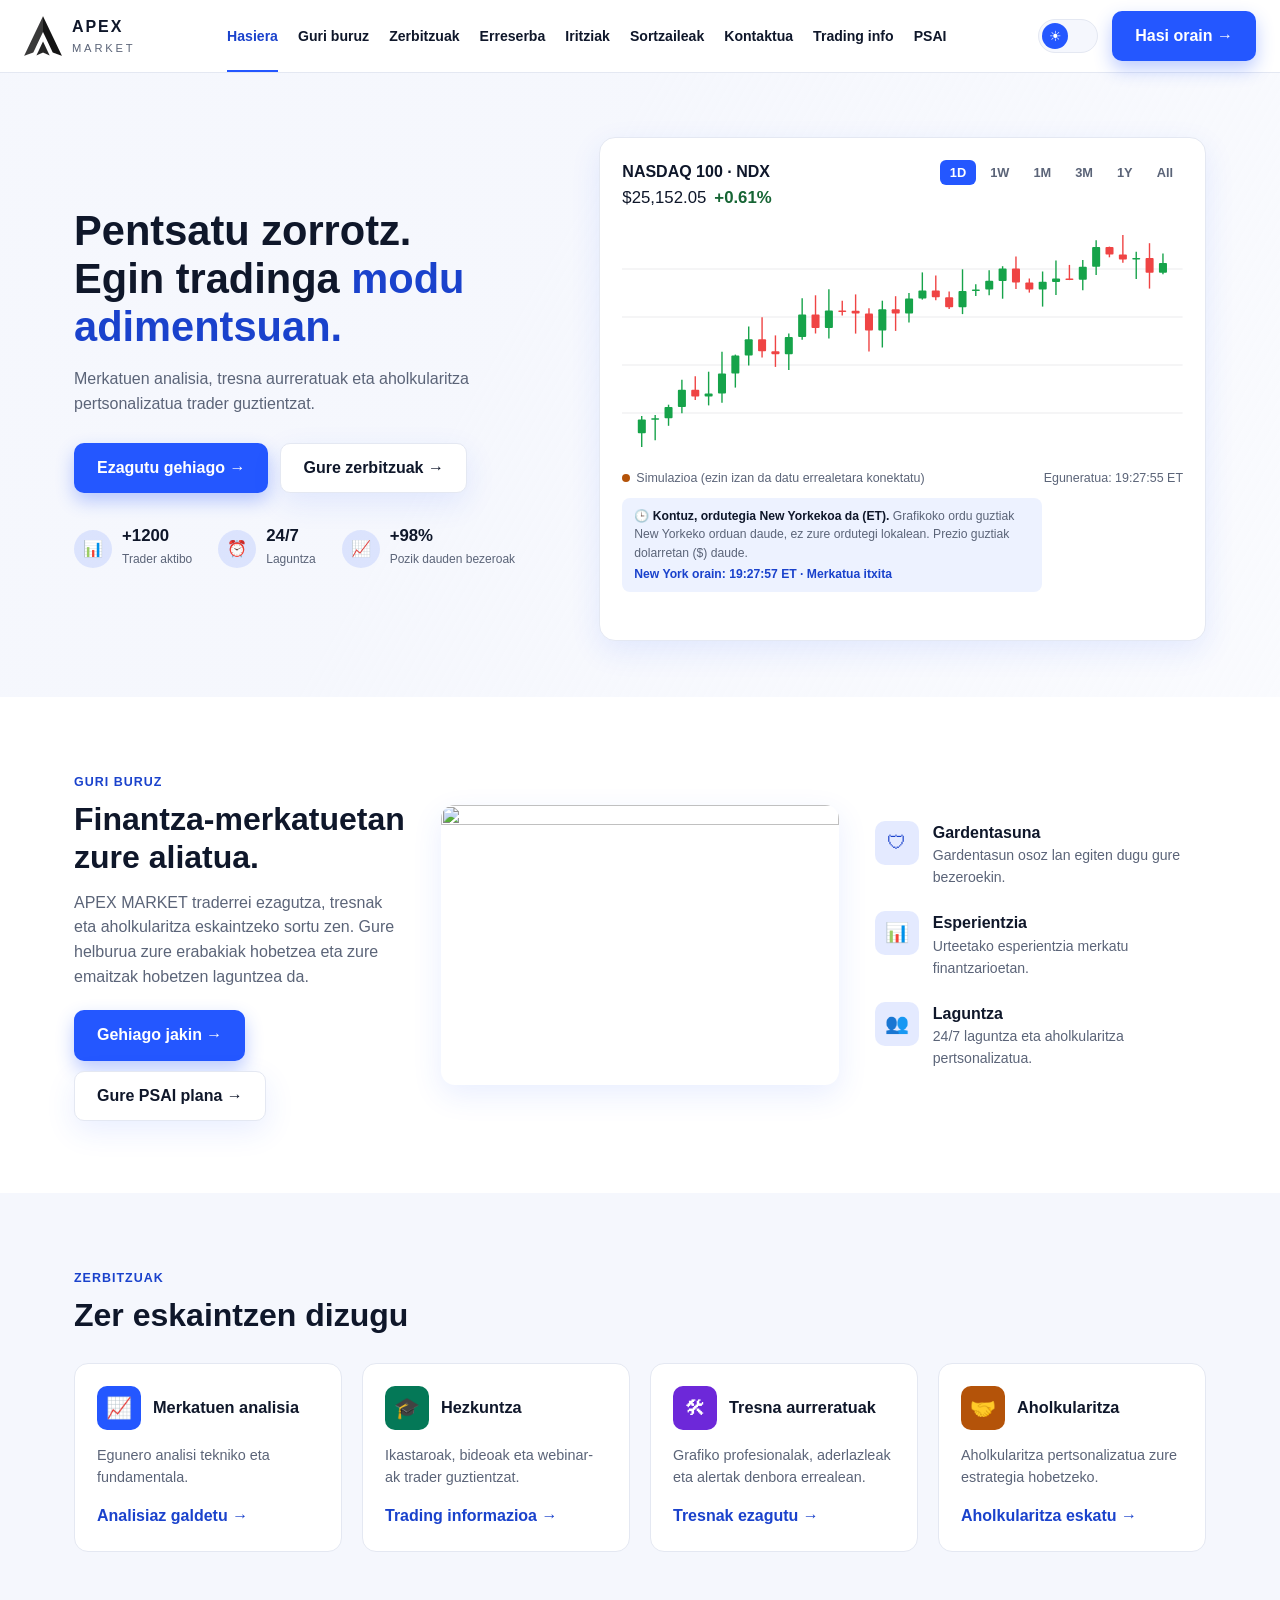
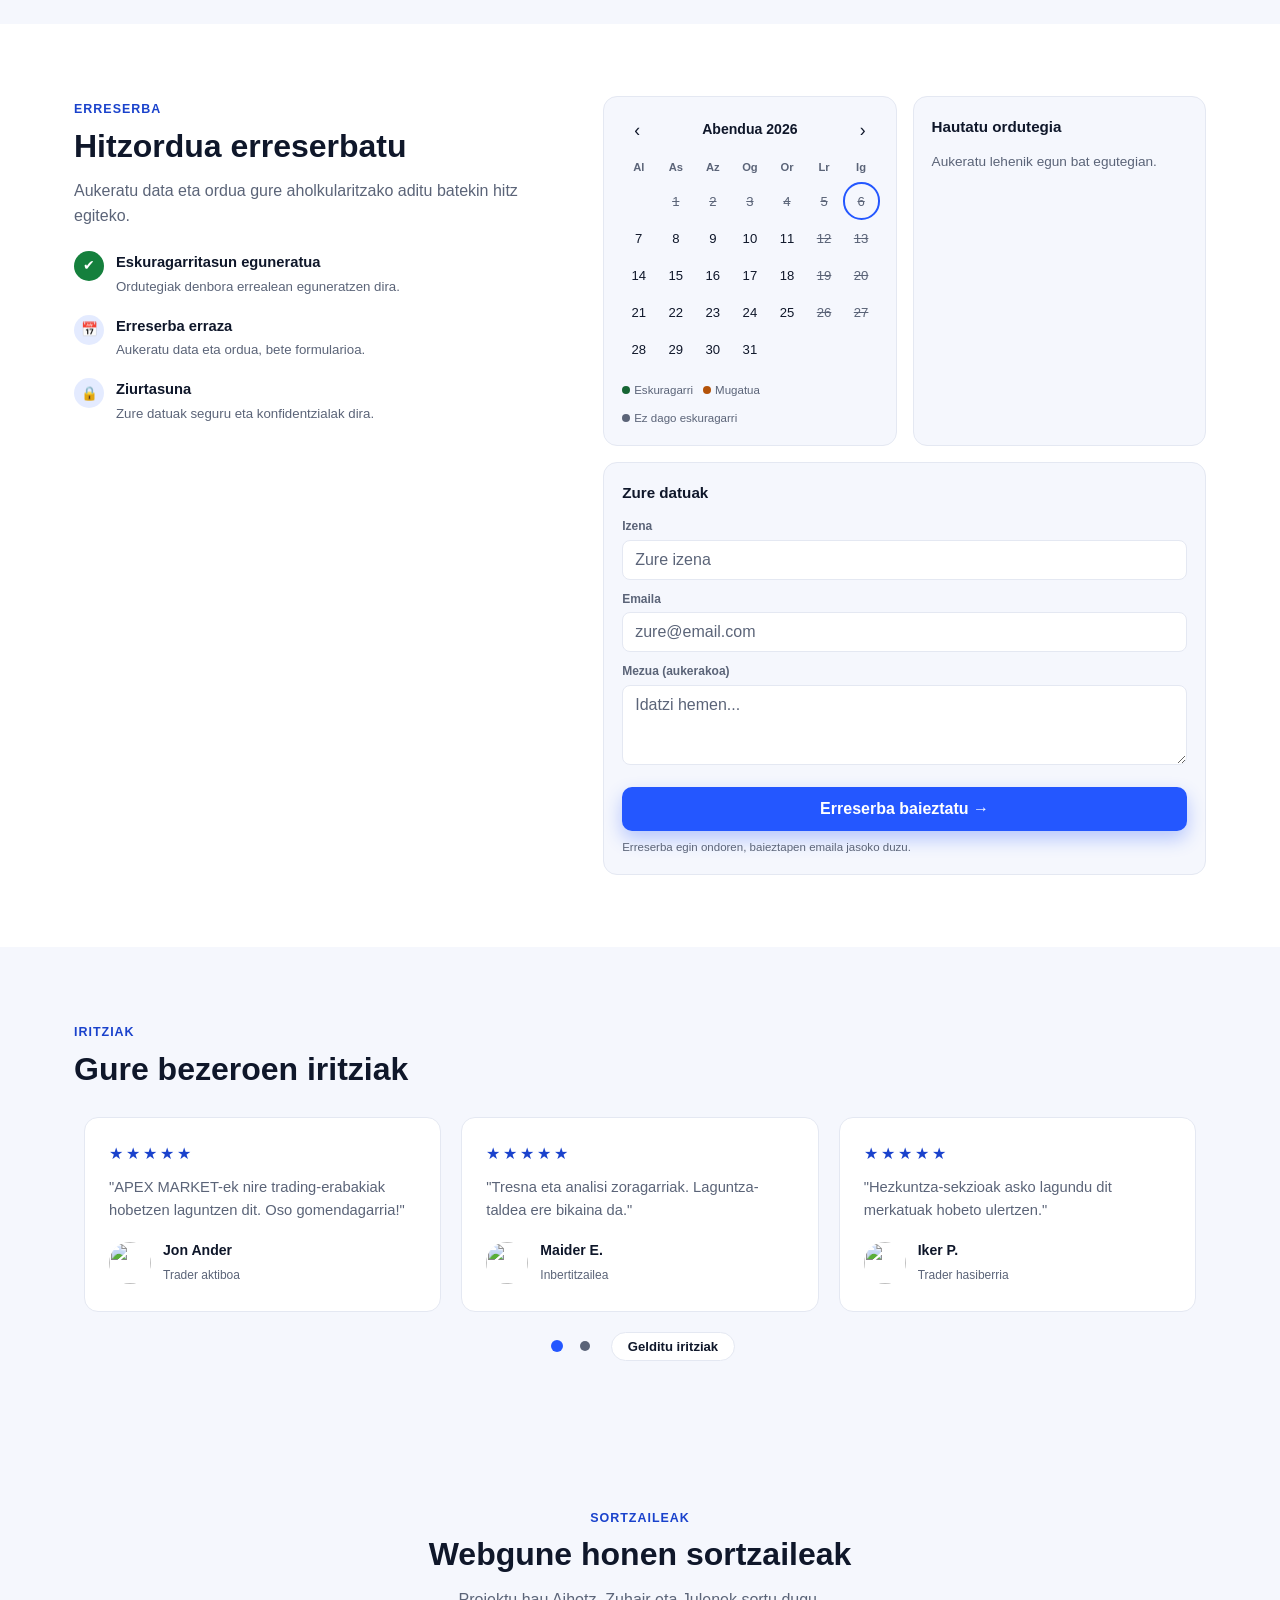
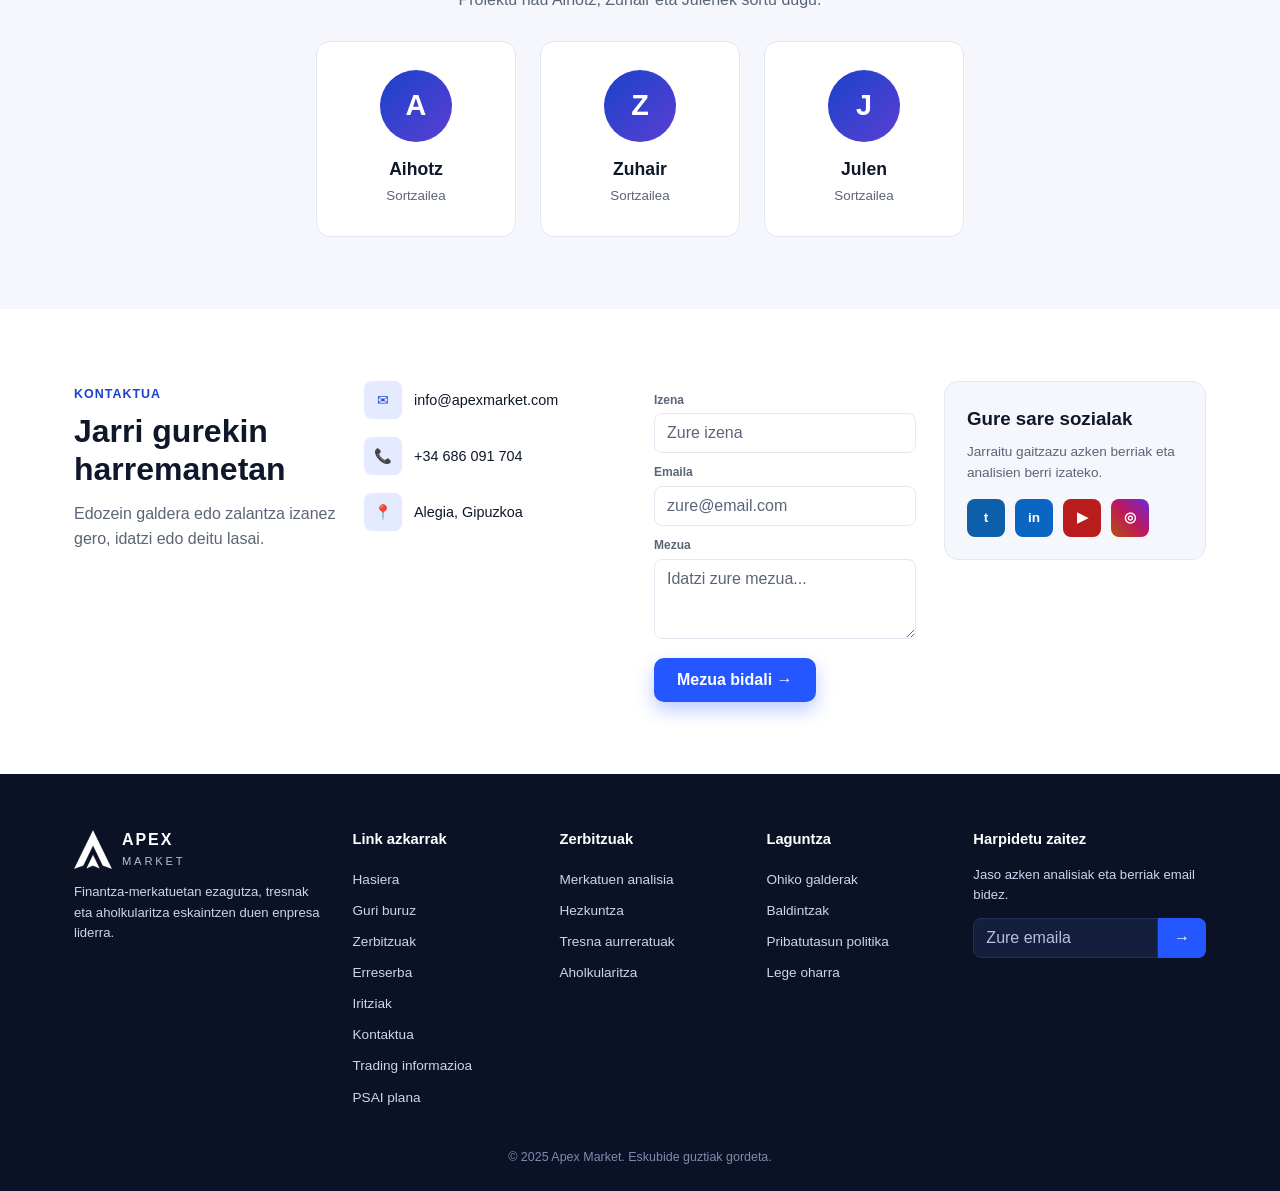
==== index.html @ d94b4d93 "Add files via upload" ====
<!DOCTYPE html>
<html lang="eu">
<head>
  <meta charset="UTF-8">
  <meta http-equiv="X-UA-Compatible" content="IE=edge">
  <meta name="viewport" content="width=device-width, initial-scale=1.0">
  <title>APEX MARKET | Finantza-merkatuetan zure aliatua</title>
  <meta name="description" content="APEX MARKET: merkatuen analisia, hezkuntza, tresna aurreratuak eta aholkularitza pertsonalizatua.">
  <link rel="stylesheet" href="estiloak.css">
</head>
<body>
  <a class="skip-link" href="#edukia">Joan eduki nagusira</a>

  <!-- ============ MENUA ============ -->
  <header>
    <div class="container nav">
      <a href="#hasiera" class="logo" data-scroll aria-label="APEX MARKET">
        <img src="logo.png" alt="" width="38" height="40">
        <span>APEX<small>MARKET</small></span>
      </a>

      <nav aria-label="Menu nagusia">
        <ul class="menu" id="menu">
        <li><a href="#hasiera" data-scroll class="active">Hasiera</a></li>
        <li><a href="#guri-buruz" data-scroll>Guri buruz</a></li>
        <li><a href="#zerbitzuak" data-scroll>Zerbitzuak</a></li>
        <li><a href="#erreserba" data-scroll>Erreserba</a></li>
        <li><a href="#iritziak" data-scroll>Iritziak</a></li>
        <li><a href="#sortzaileak" data-scroll>Sortzaileak</a></li>
        <li><a href="#kontaktua" data-scroll>Kontaktua</a></li>
        <li><a href="trading-informazioa.html">Trading info</a></li>
        <li><a href="psai.html">PSAI</a></li>
      </ul>
      </nav>

      <div class="nav-actions">
        <button class="theme-toggle" id="themeToggle" aria-label="Gai iluna" aria-pressed="false"><span id="themeIcon">☀</span></button>
        <a href="#erreserba" data-scroll class="btn btn-primary">Hasi orain →</a>
        <button class="burger" id="burger" aria-label="Ireki menua" aria-expanded="false" aria-controls="menu">☰</button>
      </div>
    </div>
  </header>

  <main id="edukia">
    <!-- ============ BANNERRA ============ -->
    <section id="hasiera" class="hero">
      <div class="container hero-grid">
        <div>
          <h1>Pentsatu zorrotz.<br>Egin tradinga <em>modu adimentsuan.</em></h1>
          <p>Merkatuen analisia, tresna aurreratuak eta aholkularitza pertsonalizatua trader guztientzat.</p>
          <div class="hero-btns">
            <a href="#guri-buruz" data-scroll class="btn btn-primary">Ezagutu gehiago →</a>
            <a href="#zerbitzuak" data-scroll class="btn btn-light">Gure zerbitzuak →</a>
          </div>
          <div class="stats">
            <div class="stat"><span class="ico" aria-hidden="true">📊</span><div><strong>+1200</strong><small>Trader aktibo</small></div></div>
            <div class="stat"><span class="ico" aria-hidden="true">⏰</span><div><strong>24/7</strong><small>Laguntza</small></div></div>
            <div class="stat"><span class="ico" aria-hidden="true">📈</span><div><strong>+98%</strong><small>Pozik dauden bezeroak</small></div></div>
          </div>
        </div>

        <div class="chart-card">
          <div class="chart-head">
            <div>
              <div class="pair">NASDAQ 100 · NDX</div>
              <div class="price"><span id="priceVal">$—</span><span class="chg" id="priceChg">+0.00%</span></div>
            </div>
            <div class="ranges" id="ranges">
              <button class="active" data-r="1D">1D</button>
              <button data-r="1W">1W</button>
              <button data-r="1M">1M</button>
              <button data-r="3M">3M</button>
              <button data-r="1Y">1Y</button>
              <button data-r="ALL">All</button>
            </div>
          </div>
          <div class="chart-wrap" id="chartWrap">
            <svg id="chart" viewBox="0 0 600 240" preserveAspectRatio="none" role="img" aria-label="NASDAQ 100 (NDX) kandela-grafikoa"></svg>
            <div class="hl" id="hl"></div>
            <div class="tip" id="tip"></div>
          </div>
          <div class="chart-foot">
            <span><i class="dot"></i><span id="liveText">Konektatzen...</span></span>
            <span id="updated">Datuak eguneratzen...</span>
          </div>
          <p class="tz-note" role="note">🕒 <strong>Kontuz, ordutegia New Yorkekoa da (ET).</strong> Grafikoko ordu guztiak New Yorkeko orduan daude, ez zure ordutegi lokalean. Prezio guztiak dolarretan ($) daude.<span id="nyClock"></span></p>
        </div>
      </div>
    </section>

    <!-- ============ INFORMAZIO OROKORRA ============ -->
    <section id="guri-buruz">
      <div class="container about-grid">
        <div>
          <span class="eyebrow">Guri buruz</span>
          <h2>Finantza-merkatuetan zure aliatua.</h2>
          <p class="lead" style="margin-bottom:20px">APEX MARKET traderrei ezagutza, tresnak eta aholkularitza eskaintzeko sortu zen. Gure helburua zure erabakiak hobetzea eta zure emaitzak hobetzen laguntzea da.</p>
          <div class="btn-row">
            <a href="#zerbitzuak" data-scroll class="btn btn-primary">Gehiago jakin →</a>
            <a href="psai.html" class="btn btn-light">Gure PSAI plana →</a>
          </div>
        </div>
        <div class="about-img">
          <img src="https://picsum.photos/seed/apex-laptop/800/600" alt="" loading="lazy">
        </div>
        <div class="features">
          <div class="feature"><span class="ico" aria-hidden="true">🛡</span><div><h3>Gardentasuna</h3><p>Gardentasun osoz lan egiten dugu gure bezeroekin.</p></div></div>
          <div class="feature"><span class="ico" aria-hidden="true">📊</span><div><h3>Esperientzia</h3><p>Urteetako esperientzia merkatu finantzarioetan.</p></div></div>
          <div class="feature"><span class="ico" aria-hidden="true">👥</span><div><h3>Laguntza</h3><p>24/7 laguntza eta aholkularitza pertsonalizatua.</p></div></div>
        </div>
      </div>
    </section>

    <!-- ============ ZERBITZUAK ============ -->
    <section id="zerbitzuak">
      <div class="container">
        <span class="eyebrow">Zerbitzuak</span>
        <h2>Zer eskaintzen dizugu</h2>
        <div class="cards">
          <article class="card">
            <div class="card-head"><span class="ico" aria-hidden="true" style="background:#2457ff">📈</span><h3>Merkatuen analisia</h3></div>
            <p>Egunero analisi tekniko eta fundamentala.</p>
            <a href="#erreserba" data-scroll class="btn-link">Analisiaz galdetu →</a>
          </article>
          <article class="card">
            <div class="card-head"><span class="ico" aria-hidden="true" style="background:#047857">🎓</span><h3>Hezkuntza</h3></div>
            <p>Ikastaroak, bideoak eta webinar-ak trader guztientzat.</p>
            <a href="trading-informazioa.html" class="btn-link">Trading informazioa →</a>
          </article>
          <article class="card">
            <div class="card-head"><span class="ico" aria-hidden="true" style="background:#6d28d9">🛠</span><h3>Tresna aurreratuak</h3></div>
            <p>Grafiko profesionalak, aderlazleak eta alertak denbora errealean.</p>
            <a href="#erreserba" data-scroll class="btn-link">Tresnak ezagutu →</a>
          </article>
          <article class="card">
            <div class="card-head"><span class="ico" aria-hidden="true" style="background:#b45309">🤝</span><h3>Aholkularitza</h3></div>
            <p>Aholkularitza pertsonalizatua zure estrategia hobetzeko.</p>
            <a href="#erreserba" data-scroll class="btn-link">Aholkularitza eskatu →</a>
          </article>
        </div>
      </div>
    </section>

    <!-- ============ ERRESERBA ============ -->
    <section id="erreserba">
      <div class="container booking-grid">
        <div>
          <span class="eyebrow">Erreserba</span>
          <h2>Hitzordua erreserbatu</h2>
          <p class="lead">Aukeratu data eta ordua gure aholkularitzako aditu batekin hitz egiteko.</p>
          <ul class="steps">
            <li><span class="ico" aria-hidden="true">✔</span><div><strong>Eskuragarritasun eguneratua</strong><span>Ordutegiak denbora errealean eguneratzen dira.</span></div></li>
            <li><span class="ico" aria-hidden="true">📅</span><div><strong>Erreserba erraza</strong><span>Aukeratu data eta ordua, bete formularioa.</span></div></li>
            <li><span class="ico" aria-hidden="true">🔒</span><div><strong>Ziurtasuna</strong><span>Zure datuak seguru eta konfidentzialak dira.</span></div></li>
          </ul>
        </div>

        <div class="booking-panels">
          <div class="panel">
            <div class="cal-head">
              <button id="prevM" aria-label="Aurreko hilabetea">‹</button>
              <strong id="calTitle"></strong>
              <button id="nextM" aria-label="Hurrengo hilabetea">›</button>
            </div>
            <div class="cal-grid" id="calGrid"></div>
            <div class="legend">
              <span><i style="background:var(--green)"></i>Eskuragarri</span>
              <span><i style="background:var(--orange)"></i>Mugatua</span>
              <span><i style="background:var(--muted)"></i>Ez dago eskuragarri</span>
            </div>
          </div>

          <div class="panel">
            <h3>Hautatu ordutegia</h3>
            <p class="slots-msg" id="slotsMsg" role="status">Aukeratu lehenik egun bat egutegian.</p>
            <div class="slots" id="slots"></div>
          </div>

          <div class="panel full-width">
            <h3>Zure datuak</h3>
            <form id="bookForm" novalidate>
              <label for="bName">Izena</label>
              <input id="bName" autocomplete="name" type="text" placeholder="Zure izena" required>
              <label for="bEmail">Emaila</label>
              <input id="bEmail" autocomplete="email" type="email" placeholder="zure@email.com" required>
              <label for="bMsg">Mezua (aukerakoa)</label>
              <textarea id="bMsg" placeholder="Idatzi hemen..."></textarea>
              <div style="margin-top:14px"><button class="btn btn-primary" type="submit" style="width:100%;justify-content:center">Erreserba baieztatu →</button></div>
              <div class="form-msg" id="bookMsg" role="status"></div>
              <p class="small-note">Erreserba egin ondoren, baieztapen emaila jasoko duzu.</p>
            </form>
          </div>
        </div>
      </div>
    </section>

    <!-- ============ IRITZIAK ============ -->
    <section id="iritziak">
      <div class="container">
        <span class="eyebrow">Iritziak</span>
        <h2>Gure bezeroen iritziak</h2>
        <div class="carousel" role="region" aria-roledescription="karrusela" aria-label="Bezeroen iritziak">
          <div class="track" id="track">
            <div class="slide"><div class="review"><div class="stars">★★★★★</div><p>"APEX MARKET-ek nire trading-erabakiak hobetzen laguntzen dit. Oso gomendagarria!"</p><div class="who"><img src="https://i.pravatar.cc/80?img=12" alt="" loading="lazy"><div><strong>Jon Ander</strong><small>Trader aktiboa</small></div></div></div></div>
            <div class="slide"><div class="review"><div class="stars">★★★★★</div><p>"Tresna eta analisi zoragarriak. Laguntza-taldea ere bikaina da."</p><div class="who"><img src="https://i.pravatar.cc/80?img=47" alt="" loading="lazy"><div><strong>Maider E.</strong><small>Inbertitzailea</small></div></div></div></div>
            <div class="slide"><div class="review"><div class="stars">★★★★★</div><p>"Hezkuntza-sekzioak asko lagundu dit merkatuak hobeto ulertzen."</p><div class="who"><img src="https://i.pravatar.cc/80?img=33" alt="" loading="lazy"><div><strong>Iker P.</strong><small>Trader hasiberria</small></div></div></div></div>
            <div class="slide"><div class="review"><div class="stars">★★★★★</div><p>"Aholkularitza pertsonalizatuari esker, nire estrategia guztiz aldatu dut."</p><div class="who"><img src="https://i.pravatar.cc/80?img=5" alt="" loading="lazy"><div><strong>Amaia L.</strong><small>Trader aurreratua</small></div></div></div></div>
          </div>
          <div class="car-controls"><div class="dots" id="dots"></div><button type="button" class="car-pause" id="carPause">Gelditu iritziak</button></div>
        </div>
      </div>
    </section>

    <!-- ============ SORTZAILEAK ============ -->
    <section id="sortzaileak">
      <div class="container">
        <span class="eyebrow">Sortzaileak</span>
        <h2>Webgune honen sortzaileak</h2>
        <p class="lead">Proiektu hau Aihotz, Zuhair eta Julenek sortu dugu.</p>
        <div class="team">
          <div class="member"><div class="avatar">A</div><h3>Aihotz</h3><small>Sortzailea</small></div>
          <div class="member"><div class="avatar">Z</div><h3>Zuhair</h3><small>Sortzailea</small></div>
          <div class="member"><div class="avatar">J</div><h3>Julen</h3><small>Sortzailea</small></div>
        </div>
      </div>
    </section>

    <!-- ============ KONTAKTUA ============ -->
    <section id="kontaktua">
      <div class="container contact-grid">
        <div>
          <span class="eyebrow">Kontaktua</span>
          <h2>Jarri gurekin harremanetan</h2>
          <p class="lead">Edozein galdera edo zalantza izanez gero, idatzi edo deitu lasai.</p>
        </div>
        <ul class="info-list">
          <li><span class="ico" aria-hidden="true">✉</span><a href="mailto:info@apexmarket.com">info@apexmarket.com</a></li>
          <li><span class="ico" aria-hidden="true">📞</span><a href="tel:+34686091704">+34 686 091 704</a></li>
          <li><span class="ico" aria-hidden="true">📍</span><span>Alegia, Gipuzkoa</span></li>
        </ul>
        <form id="contactForm" novalidate>
          <label for="cName">Izena</label>
          <input id="cName" autocomplete="name" type="text" placeholder="Zure izena" required>
          <label for="cEmail">Emaila</label>
          <input id="cEmail" autocomplete="email" type="email" placeholder="zure@email.com" required>
          <label for="cMsg">Mezua</label>
          <textarea id="cMsg" placeholder="Idatzi zure mezua..." required></textarea>
          <div style="margin-top:12px"><button class="btn btn-primary" type="submit">Mezua bidali →</button></div>
          <div class="form-msg" id="contactMsg" role="status"></div>
        </form>
        <div class="social-box">
          <h3>Gure sare sozialak</h3>
          <p>Jarraitu gaitzazu azken berriak eta analisien berri izateko.</p>
          <div class="socials">
            <a href="https://twitter.com" target="_blank" rel="noopener" style="background:#0c5fa8" aria-label="Twitter (leiho berrian irekitzen da)">t</a>
            <a href="https://www.linkedin.com" target="_blank" rel="noopener" style="background:#0a66c2" aria-label="LinkedIn (leiho berrian irekitzen da)">in</a>
            <a href="https://www.youtube.com" target="_blank" rel="noopener" style="background:#b91c1c" aria-label="YouTube (leiho berrian irekitzen da)">▶</a>
            <a href="https://www.instagram.com" target="_blank" rel="noopener" style="background:linear-gradient(45deg,#b45309,#be185d,#6d28d9)" aria-label="Instagram (leiho berrian irekitzen da)">◎</a>
          </div>
        </div>
      </div>
    </section>
  </main>

  <!-- ============ FOOTER ============ -->
  <footer>
    <div class="container">
      <div class="foot-grid">
        <div>
          <div class="logo" style="color:#fff;margin-bottom:12px"><img src="logo.png" alt="" width="38" height="40"><span>APEX<small>MARKET</small></span></div>
          <p>Finantza-merkatuetan ezagutza, tresnak eta aholkularitza eskaintzen duen enpresa liderra.</p>
        </div>
        <div>
          <h3 class="foot-title">Link azkarrak</h3>
          <ul>
            <li><a href="#hasiera" data-scroll>Hasiera</a></li>
            <li><a href="#guri-buruz" data-scroll>Guri buruz</a></li>
            <li><a href="#zerbitzuak" data-scroll>Zerbitzuak</a></li>
            <li><a href="#erreserba" data-scroll>Erreserba</a></li>
            <li><a href="#iritziak" data-scroll>Iritziak</a></li>
            <li><a href="#kontaktua" data-scroll>Kontaktua</a></li>
            <li><a href="trading-informazioa.html">Trading informazioa</a></li>
            <li><a href="psai.html">PSAI plana</a></li>
          </ul>
        </div>
        <div>
          <h3 class="foot-title">Zerbitzuak</h3>
          <ul>
            <li><a href="#zerbitzuak" data-scroll>Merkatuen analisia</a></li>
            <li><a href="#zerbitzuak" data-scroll>Hezkuntza</a></li>
            <li><a href="#zerbitzuak" data-scroll>Tresna aurreratuak</a></li>
            <li><a href="#zerbitzuak" data-scroll>Aholkularitza</a></li>
          </ul>
        </div>
        <div>
          <h3 class="foot-title">Laguntza</h3>
          <ul>
            <li><a href="#kontaktua" data-scroll>Ohiko galderak</a></li>
            <li><a href="#kontaktua" data-scroll>Baldintzak</a></li>
            <li><a href="#kontaktua" data-scroll>Pribatutasun politika</a></li>
            <li><a href="#kontaktua" data-scroll>Lege oharra</a></li>
          </ul>
        </div>
        <div>
          <h3 class="foot-title">Harpidetu zaitez</h3>
          <p>Jaso azken analisiak eta berriak email bidez.</p>
          <form class="news" id="newsForm" novalidate>
            <input id="nEmail" autocomplete="email" type="email" placeholder="Zure emaila" aria-label="Zure emaila">
            <button type="submit" aria-label="Harpidetu">→</button>
          </form>
          <p id="newsMsg" style="margin-top:8px"></p>
        </div>
      </div>
      <div class="copy">© 2025 Apex Market. Eskubide guztiak gordeta.</div>
    </div>
  </footer>

  <button id="topBtn" aria-label="Joan gora">↑</button>

  <!-- Modala: erreserba baieztapena (orria utzi gabe) -->
  <div class="modal-bg" id="modalBg" role="dialog" aria-modal="true" aria-labelledby="modalTitle">
    <div class="modal">
      <div class="big">✅</div>
      <h3 id="modalTitle">Erreserba egina!</h3>
      <p id="modalText"></p>
      <button class="btn btn-primary" id="modalClose" type="button">Ados</button>
    </div>
  </div>

  <script>
  (function () {
    'use strict';
    var $ = function (s, r) { return (r || document).querySelector(s); };
    var $$ = function (s, r) { return Array.prototype.slice.call((r || document).querySelectorAll(s)); };
    var validEmail = function (v) { return /^[^\s@]+@[^\s@]+\.[^\s@]+$/.test(v); };

    /* ---------- NABIGAZIOA: scroll leuna, atzera botoia erabili gabe ---------- */
    function goTo(id) {
      var el = document.getElementById(id);
      if (!el) return;
      var top = el.getBoundingClientRect().top + (window.pageYOffset || document.documentElement.scrollTop) - 72;
      try { window.scrollTo({ top: top, behavior: 'smooth' }); }
      catch (e) { window.scrollTo(0, top); }
    }
    $$('[data-scroll]').forEach(function (a) {
      a.addEventListener('click', function (e) {
        e.preventDefault();               // ez da historia berririk sortzen
        goTo(a.getAttribute('href').slice(1));
        $('#menu').classList.remove('open'); $('#burger').setAttribute('aria-expanded', 'false');
      });
    });
    $('#burger').addEventListener('click', function () { var o = $('#menu').classList.toggle('open'); this.setAttribute('aria-expanded', o ? 'true' : 'false'); });

    /* Scroll-spy + goira joateko botoia */
    var sections = $$('main section');
    var links = $$('.menu a');
    function onScroll() {
      var y = window.pageYOffset || document.documentElement.scrollTop;
      var current = sections[0].id;
      sections.forEach(function (s) { if (s.offsetTop - 120 <= y) current = s.id; });
      links.forEach(function (l) { var on = l.getAttribute('href') === '#' + current; l.classList.toggle('active', on); if (on) { l.setAttribute('aria-current', 'true'); } else { l.removeAttribute('aria-current'); } });
      $('#topBtn').classList.toggle('show', y > 500);
    }
    window.addEventListener('scroll', onScroll);
    onScroll();
    $('#topBtn').addEventListener('click', function () { goTo('hasiera'); });

    /* ---------- GAI ARGIA / ILUNA ---------- */
    var root = document.documentElement;
    function setTheme(t) {
      root.setAttribute('data-theme', t);
      $('#themeIcon').textContent = t === 'dark' ? '☾' : '☀';
      $('#themeToggle').setAttribute('aria-pressed', t === 'dark' ? 'true' : 'false');
      try { localStorage.setItem('apex-theme', t); } catch (e) {}
    }
    var saved = null;
    try { saved = localStorage.getItem('apex-theme'); } catch (e) {}
    setTheme(saved || 'light');
    $('#themeToggle').addEventListener('click', function () {
      setTheme(root.getAttribute('data-theme') === 'dark' ? 'light' : 'dark');
    });

    /* ---------- GRAFIKOA: NASDAQ 100 (NDX) · New Yorkeko ordutegia (ET) · dolarrak ($) ---------- */
    var NY_TZ = 'America/New_York';
    var seedBase = 7;
    var chartData = [], chartRange = '1D', liveData = null, reqId = 0;
    var tip = $('#tip'), hl = $('#hl'), svgEl = $('#chart'), wrapEl = $('#chartWrap');

    function rng(seed) { var s = seed; return function () { s = (s * 9301 + 49297) % 233280; return s / 233280; }; }
    function money(v) { return '$' + v.toLocaleString('en-US', { minimumFractionDigits: 2, maximumFractionDigits: 2 }); }

    /* Ordu guztiak New Yorkeko ordutegian */
    var nyFmt = null;
    try {
      nyFmt = new Intl.DateTimeFormat('en-GB', {
        timeZone: NY_TZ, year: 'numeric', month: '2-digit', day: '2-digit',
        hour: '2-digit', minute: '2-digit', second: '2-digit', hourCycle: 'h23'
      });
    } catch (e) { nyFmt = null; }
    function nyParts(t) {
      var o = {};
      if (nyFmt) {
        nyFmt.formatToParts(new Date(t)).forEach(function (p) { o[p.type] = p.value; });
      } else {                                     // ordezko sinplea (UTC-5)
        var d = new Date(t - 5 * 3600000), z = function (n) { return (n < 10 ? '0' : '') + n; };
        o = { year: d.getUTCFullYear(), month: z(d.getUTCMonth() + 1), day: z(d.getUTCDate()), hour: z(d.getUTCHours()), minute: z(d.getUTCMinutes()), second: z(d.getUTCSeconds()) };
      }
      if (o.hour === '24') o.hour = '00';
      return o;
    }
    function fmtDate(t) {
      var p = nyParts(t);
      var s = p.year + '/' + p.month + '/' + p.day;
      if (chartRange === '1D' || chartRange === '1W') s += '  ' + p.hour + ':' + p.minute + ' ET';
      return s;
    }
    function updateNyClock() {
      var p = nyParts(Date.now());
      var wd = new Date(Date.UTC(+p.year, +p.month - 1, +p.day)).getUTCDay();     // 0 = igandea
      var mins = (+p.hour) * 60 + (+p.minute);
      var open = wd >= 1 && wd <= 5 && mins >= 570 && mins < 960;                   // 9:30 - 16:00 ET
      $('#nyClock').textContent = 'New York orain: ' + p.hour + ':' + p.minute + ':' + p.second + ' ET · Merkatua ' + (open ? 'irekita' : 'itxita');
    }
    updateNyClock();
    setInterval(updateNyClock, 1000);

    /* Simulazioa (datu errealik lortu ezin bada bakarrik) */
    function buildData(range) {
      var hash = 0;
      for (var s = 0; s < range.length; s++) { hash = hash * 31 + range.charCodeAt(s); }
      var r = rng(seedBase + hash);
      var stepMs = { '1D': 900000, '1W': 3600000, '1M': 86400000, '3M': 86400000, '1Y': 604800000, 'ALL': 7776000000 }[range] || 3600000;
      var vol = { '1D': 40, '1W': 90, '1M': 250, '3M': 320, '1Y': 700, 'ALL': 1500 }[range] || 100;
      var candles = [], prev = 25000, n = 40, t0 = Date.now() - n * stepMs;
      for (var i = 0; i < n; i++) {
        var o = prev;
        var c = o + (r() - 0.46) * vol;
        var h = Math.max(o, c) + r() * vol * 0.5;
        var l = Math.min(o, c) - r() * vol * 0.5;
        candles.push({ t: t0 + i * stepMs, o: o, c: c, h: h, l: l });
        prev = c;
      }
      return candles;
    }

    function drawChart(range) {
      var data = liveData || buildData(range);
      if (!data.length) return;
      chartData = data; chartRange = range;
      var svg = svgEl;
      var W = 600, H = 240, pad = 14;
      var min = Infinity, max = -Infinity;
      data.forEach(function (k) { if (k.l < min) min = k.l; if (k.h > max) max = k.h; });
      var step = (W - pad * 2) / data.length;
      var bw = step * 0.6;
      function Y(v) { return H - pad - ((v - min) / (max - min || 1)) * (H - pad * 2); }
      var grid = '';
      for (var g = 1; g < 5; g++) { var gy = (H / 5) * g; grid += '<line x1="0" x2="' + W + '" y1="' + gy + '" y2="' + gy + '" stroke="currentColor" opacity=".08"/>'; }
      var candles = '';
      data.forEach(function (k, i) {
        var x = pad + i * step + step / 2;
        var up = k.c >= k.o;
        var col = up ? '#16a34a' : '#ef4444';
        var top = Y(Math.max(k.o, k.c)), bot = Y(Math.min(k.o, k.c));
        var bh = Math.max(bot - top, 1.5);
        candles += '<line x1="' + x.toFixed(1) + '" x2="' + x.toFixed(1) + '" y1="' + Y(k.h).toFixed(1) + '" y2="' + Y(k.l).toFixed(1) + '" stroke="' + col + '" stroke-width="1.4" vector-effect="non-scaling-stroke"/>' +
                   '<rect x="' + (x - bw / 2).toFixed(1) + '" y="' + top.toFixed(1) + '" width="' + bw.toFixed(1) + '" height="' + bh.toFixed(1) + '" fill="' + col + '" rx="1"/>';
      });
      svg.innerHTML = grid + candles;
      var last = data[data.length - 1].c, first = data[0].o;
      var pct = ((last - first) / first) * 100;
      $('#priceVal').textContent = money(last);
      var chg = $('#priceChg');
      chg.textContent = (pct >= 0 ? '+' : '') + pct.toFixed(2) + '%';
      chg.className = 'chg' + (pct < 0 ? ' down' : '');
      var p = nyParts(Date.now());
      $('#updated').textContent = 'Eguneratua: ' + p.hour + ':' + p.minute + ':' + p.second + ' ET';
    }

    /* ---------- DATU ERREALAK: NASDAQ 100 (^NDX) Yahoo Finance bidez ---------- */
    var RANGES = { '1D': ['1d', '15m'], '1W': ['5d', '1h'], '1M': ['1mo', '1d'], '3M': ['3mo', '1d'], '1Y': ['1y', '1wk'], 'ALL': ['max', '3mo'] };
    var YF = 'https://query1.finance.yahoo.com/v8/finance/chart/%5ENDX';
    var PROXIES = [
      function (u) { return u; },
      function (u) { return 'https://api.allorigins.win/raw?url=' + encodeURIComponent(u); },
      function (u) { return 'https://corsproxy.io/?' + encodeURIComponent(u); }
    ];
    var proxyIdx = 0;

    function setStatus(state) {
      var txt = { live: 'NASDAQ 100 (NDX) zuzenean · Yahoo Finance', sim: 'Simulazioa (ezin izan da datu errealetara konektatu)', loading: 'Datuak kargatzen...' }[state];
      $('#liveText').textContent = txt;
      $('.dot').style.background = state === 'live' ? 'var(--green)' : 'var(--orange)';
    }
    function withTimeout(ms, p) {
      return new Promise(function (res, rej) {
        var t = setTimeout(function () { rej(new Error('timeout')); }, ms);
        p.then(function (v) { clearTimeout(t); res(v); }, function (e) { clearTimeout(t); rej(e); });
      });
    }
    function fetchJson(url, n) {
      if (typeof fetch === 'undefined' || n >= PROXIES.length) return Promise.reject(new Error('fail'));
      var i = (proxyIdx + n) % PROXIES.length;
      return withTimeout(7000, fetch(PROXIES[i](url)).then(function (r) { if (!r.ok) throw new Error('http'); return r.json(); }))
        .then(function (j) { if (!j || !j.chart || !j.chart.result) throw new Error('bad'); proxyIdx = i; return j; })
        .catch(function () { return fetchJson(url, n + 1); });
    }
    function parseYahoo(j) {
      var r = j.chart.result[0], q = r.indicators.quote[0], t = r.timestamp || [], out = [];
      for (var i = 0; i < t.length; i++) {
        if (q.open[i] == null || q.high[i] == null || q.low[i] == null || q.close[i] == null) continue;
        out.push({ t: t[i] * 1000, o: q.open[i], h: q.high[i], l: q.low[i], c: q.close[i] });
      }
      return out.length > 120 ? out.slice(out.length - 120) : out;
    }
    function loadRange(range) {
      var id = ++reqId, c = RANGES[range];
      fetchJson(YF + '?range=' + c[0] + '&interval=' + c[1], 0).then(function (j) {
        if (id !== reqId) return;
        var d = parseYahoo(j);
        if (!d.length) throw new Error('empty');
        liveData = d; setStatus('live'); drawChart(range);
      }).catch(function () {
        if (id !== reqId) return;
        if (!liveData) { setStatus('sim'); drawChart(range); }     // datu errealak ez badaude: simulazioa
      });
    }
    function activeRange() { return $('#ranges .active').getAttribute('data-r'); }

    $$('#ranges button').forEach(function (b) {
      b.addEventListener('click', function () {
        $$('#ranges button').forEach(function (x) { x.classList.remove('active'); });
        b.classList.add('active');
        liveData = null; svgEl.innerHTML = ''; hideTip(); setStatus('loading');
        loadRange(b.getAttribute('data-r'));
      });
    });

    /* ---------- KANDELA BAT GAINEAN: DATA ETA GANANTZIA/GALERA % ---------- */
    function hideTip() { tip.style.display = 'none'; hl.style.display = 'none'; }
    function showTip(clientX, clientY) {
      if (!chartData.length) return;
      var rect = svgEl.getBoundingClientRect();
      var wrap = wrapEl.getBoundingClientRect();
      var pad = 14, W = 600;
      var step = (W - pad * 2) / chartData.length;
      var i = Math.floor(((clientX - rect.left) / rect.width * W - pad) / step);
      if (i < 0 || i >= chartData.length) { hideTip(); return; }
      var k = chartData[i];
      var pct = ((k.c - k.o) / k.o) * 100;
      var up = pct >= 0;
      tip.innerHTML =
        '<strong>' + fmtDate(k.t) + '</strong>' +
        '<span class="pct ' + (up ? 'up' : 'down') + '">' + (up ? '▲ +' : '▼ ') + pct.toFixed(2) + '% ' + (up ? '(irabazia)' : '(galera)') + '</span>' +
        '<small>Irekiera: ' + money(k.o) + ' · Itxiera: ' + money(k.c) + '</small>' +
        '<small>Gorena: ' + money(k.h) + ' · Behekoena: ' + money(k.l) + '</small>';
      tip.style.display = 'block';
      var left = clientX - wrap.left + 16;
      if (left + tip.offsetWidth > wrap.width) left = clientX - wrap.left - tip.offsetWidth - 16;
      if (left < 0) left = 0;
      var top = clientY - wrap.top - tip.offsetHeight - 12;
      if (top < 0) top = clientY - wrap.top + 16;
      tip.style.left = left + 'px';
      tip.style.top = top + 'px';
      hl.style.display = 'block';
      hl.style.left = (rect.left - wrap.left + ((pad + i * step) / W) * rect.width) + 'px';
      hl.style.width = ((step / W) * rect.width) + 'px';
      hl.style.top = svgEl.offsetTop + 'px';
      hl.style.height = svgEl.offsetHeight + 'px';
    }
    svgEl.addEventListener('mousemove', function (e) { showTip(e.clientX, e.clientY); });
    svgEl.addEventListener('mouseleave', hideTip);
    svgEl.addEventListener('touchstart', function (e) { var t = e.touches[0]; showTip(t.clientX, t.clientY); }, { passive: true });
    svgEl.addEventListener('touchmove', function (e) { var t = e.touches[0]; showTip(t.clientX, t.clientY); }, { passive: true });
    svgEl.addEventListener('touchend', function () { setTimeout(hideTip, 1500); });

    setStatus('loading');
    loadRange('1D');
    setInterval(function () { loadRange(activeRange()); }, 15000);     // 15 segundoro eguneratu

    /* ---------- EGUTEGIA + ORDUTEGIAK ---------- */
    var months = ['Urtarrila', 'Otsaila', 'Martxoa', 'Apirila', 'Maiatza', 'Ekaina', 'Uztaila', 'Abuztua', 'Iraila', 'Urria', 'Azaroa', 'Abendua'];
    var wdays = ['Al', 'As', 'Az', 'Og', 'Or', 'Lr', 'Ig'];
    var hours = ['09:00', '10:00', '11:00', '12:00', '13:00', '14:00', '15:00', '16:00', '17:00', '18:00', '19:00', '20:00'];
    var today = new Date(); today.setHours(0, 0, 0, 0);
    var view = new Date(today.getFullYear(), today.getMonth(), 1);
    var selDate = null, selSlot = null;
    var booked = {};   // 'YYYY-MM-DD|HH:MM' -> true

    function key(d) { return d.getFullYear() + '-' + (d.getMonth() + 1) + '-' + d.getDate(); }
    function slotStatus(d, h, i) {
      if (booked[key(d) + '|' + h]) return 'full';
      var n = (d.getDate() * 7 + d.getMonth() * 3 + i * 11) % 10;
      if (n < 5) return 'free';
      if (n < 8) return 'few';
      return 'full';
    }
    function isWorkday(d) { var w = d.getDay(); return w !== 0 && w !== 6; }

    function renderCalendar() {
      $('#calTitle').textContent = months[view.getMonth()] + ' ' + view.getFullYear();
      var grid = $('#calGrid'); grid.innerHTML = '';
      wdays.forEach(function (w) { var s = document.createElement('div'); s.className = 'wd'; s.textContent = w; grid.appendChild(s); });
      var first = new Date(view.getFullYear(), view.getMonth(), 1);
      var offset = (first.getDay() + 6) % 7;
      var start = new Date(first); start.setDate(1 - offset);
      for (var i = 0; i < 42; i++) {
        var d = new Date(start); d.setDate(start.getDate() + i);
        var other = d.getMonth() !== view.getMonth();
        if (other) { var sp = document.createElement('span'); sp.setAttribute('aria-hidden', 'true'); grid.appendChild(sp); continue; }
        var b = document.createElement('button');
        b.type = 'button'; b.textContent = d.getDate();
        b.setAttribute('aria-label', d.getDate() + ' ' + months[d.getMonth()].toLowerCase() + ' ' + d.getFullYear());
        if (d.getTime() === today.getTime()) b.classList.add('today');
        var isSel = selDate && key(d) === key(selDate);
        if (isSel) b.classList.add('selected');
        b.setAttribute('aria-pressed', isSel ? 'true' : 'false');
        if (d < today || !isWorkday(d)) b.disabled = true;
        (function (dd) { b.addEventListener('click', function () { selDate = dd; selSlot = null; renderCalendar(); renderSlots(); }); })(d);
        grid.appendChild(b);
      }
    }
    function renderSlots() {
      var box = $('#slots'); box.innerHTML = '';
      if (!selDate) { $('#slotsMsg').textContent = 'Aukeratu lehenik egun bat egutegian.'; return; }
      $('#slotsMsg').textContent = selDate.getDate() + ' ' + months[selDate.getMonth()].toLowerCase() + 'ko ordutegiak:';
      hours.forEach(function (h, i) {
        var st = slotStatus(selDate, h, i);
        var b = document.createElement('button');
        b.type = 'button'; b.textContent = h; b.className = 'slot ' + st;
        if (st === 'full') b.disabled = true;
        if (selSlot === h) b.classList.add('chosen');
        b.setAttribute('aria-pressed', selSlot === h ? 'true' : 'false');
        if (st === 'full') b.setAttribute('aria-label', h + ' (ez dago eskuragarri)');
        if (st === 'few') b.setAttribute('aria-label', h + ' (leku gutxi geratzen dira)');
        b.addEventListener('click', function () { selSlot = h; renderSlots(); });
        box.appendChild(b);
      });
    }
    $('#prevM').addEventListener('click', function () {
      var p = new Date(view.getFullYear(), view.getMonth() - 1, 1);
      if (p >= new Date(today.getFullYear(), today.getMonth(), 1)) { view = p; renderCalendar(); }
    });
    $('#nextM').addEventListener('click', function () { view = new Date(view.getFullYear(), view.getMonth() + 1, 1); renderCalendar(); });
    renderCalendar(); renderSlots();

    function showMsg(el, type, text) { el.className = 'form-msg ' + type; el.textContent = text; }

    $('#bookForm').addEventListener('submit', function (e) {
      e.preventDefault();
      var msg = $('#bookMsg');
      var name = $('#bName').value.trim(), email = $('#bEmail').value.trim();
      if (!selDate || !selSlot) return showMsg(msg, 'error', 'Aukeratu data eta ordua egutegian.');
      if (name.length < 2) return showMsg(msg, 'error', 'Idatzi zure izena.');
      if (!validEmail(email)) return showMsg(msg, 'error', 'Email baliozkoa idatzi, mesedez.');
      booked[key(selDate) + '|' + selSlot] = true;
      var txt = name + ', zure hitzordua ' + selDate.getDate() + ' ' + months[selDate.getMonth()].toLowerCase() + 'ean, ' + selSlot + 'etan geratu da. Baieztapena ' + email + ' helbidera bidaliko dugu.';
      $('#modalText').textContent = txt;
      lastFocus = document.activeElement; $('#modalBg').classList.add('open'); $('#modalClose').focus();
      showMsg(msg, 'ok', 'Erreserba baieztatuta.');
      selSlot = null; renderSlots();
      $('#bookForm').reset();
    });
    var lastFocus = null;
    function closeModal() { $('#modalBg').classList.remove('open'); if (lastFocus && lastFocus.focus) lastFocus.focus(); }
    $('#modalClose').addEventListener('click', closeModal);
    $('#modalBg').addEventListener('click', function (e) { if (e.target === this) closeModal(); });
    document.addEventListener('keydown', function (e) { if (e.key === 'Escape' || e.keyCode === 27) closeModal(); });

    /* ---------- IRITZIEN KARRUSELA ---------- */
    var slides = $$('#track .slide'), idx = 0, timer;
    function perView() { var w = window.innerWidth; return w <= 640 ? 1 : (w <= 1000 ? 2 : 3); }
    function pages() { return Math.max(1, slides.length - perView() + 1); }
    function renderDots() {
      var d = $('#dots'); d.innerHTML = '';
      for (var i = 0; i < pages(); i++) {
        var b = document.createElement('button');
        b.type = 'button'; b.setAttribute('aria-label', (i + 1) + '. iritzia');
        if (i === idx) b.className = 'active';
        (function (n) { b.addEventListener('click', function () { show(n); restart(); }); })(i);
        d.appendChild(b);
      }
    }
    function show(n) {
      idx = (n + pages()) % pages();
      $('#track').style.transform = 'translateX(-' + (idx * (100 / perView())) + '%)';
      renderDots();
    }
    var paused = false, reduce = !!(window.matchMedia && window.matchMedia('(prefers-reduced-motion: reduce)').matches);
    function restart() { clearInterval(timer); if (paused || reduce) return; timer = setInterval(function () { show(idx + 1); }, 5000); }
    window.addEventListener('resize', function () { show(Math.min(idx, pages() - 1)); });
    var pb = $('#carPause'), car = $('.carousel');
    if (reduce) paused = true;
    function syncPause() { pb.textContent = paused ? 'Jarraitu iritziak' : 'Gelditu iritziak'; }
    pb.addEventListener('click', function () { paused = !paused; syncPause(); restart(); });
    car.addEventListener('mouseenter', function () { clearInterval(timer); });
    car.addEventListener('mouseleave', restart);
    car.addEventListener('focusin', function () { clearInterval(timer); });
    car.addEventListener('focusout', restart);
    syncPause();
    show(0); restart();

    /* ---------- KONTAKTU ETA NEWSLETTER FORMULARIOAK ---------- */
    $('#contactForm').addEventListener('submit', function (e) {
      e.preventDefault();
      var m = $('#contactMsg');
      if ($('#cName').value.trim().length < 2) return showMsg(m, 'error', 'Idatzi zure izena.');
      if (!validEmail($('#cEmail').value.trim())) return showMsg(m, 'error', 'Email baliozkoa idatzi, mesedez.');
      if ($('#cMsg').value.trim().length < 5) return showMsg(m, 'error', 'Idatzi zure mezua.');
      showMsg(m, 'ok', 'Eskerrik asko! Mezua jaso dugu, laster erantzungo dizugu.');
      this.reset();
    });
    $('#newsForm').addEventListener('submit', function (e) {
      e.preventDefault();
      var m = $('#newsMsg');
      if (!validEmail($('#nEmail').value.trim())) { m.textContent = 'Email baliogabea.'; return; }
      m.textContent = 'Harpidetza eginda. Eskerrik asko!';
      this.reset();
    });
  })();
  </script>
</body>
</html>
---- estiloak.css ----
/* ============ OINARRIA ============ */
:root {
  --bg: #ffffff;
  --bg-soft: #f5f7fd;
  --card: #ffffff;
  --text: #0f172a;
  --muted: #5b6478;
  --border: #e4e8f2;
  --primary: #2457ff;
  --primary-dark: #1a42cc;
  --green: #166534;
  --green-bg: #15803d;
  --primary-text: #1a42cc;
  --orange: #b45309;
  --red: #b91c1c;
  --shadow: 0 10px 30px rgba(36, 87, 255, .10);
  --footer: #0b1226;
}
[data-theme="dark"] {
  --bg: #0b1226;
  --bg-soft: #0f1833;
  --card: #141f3d;
  --text: #eef2ff;
  --muted: #9aa6c4;
  --border: #223056;
  --shadow: 0 10px 30px rgba(0, 0, 0, .35);
  --footer: #060b1a;
  --green: #4ade80;
  --orange: #fbbf24;
  --red: #f87171;
  --primary-text: #8fb0ff;
}
* { box-sizing: border-box; margin: 0; padding: 0; }
html { scroll-behavior: smooth; scroll-padding-top: 80px; }
body {
  font-family: "Segoe UI", -apple-system, BlinkMacSystemFont, Roboto, Arial, sans-serif;
  background: var(--bg);
  color: var(--text);
  line-height: 1.55;
  transition: background .3s, color .3s;
}
img { max-width: 100%; display: block; }
a { color: inherit; text-decoration: none; }
button, input, textarea { font-family: inherit; font-size: 1rem; }
.container { width: 100%; max-width: 1180px; margin: 0 auto; padding: 0 24px; }
section { padding: 72px 0; }
.eyebrow { color: var(--primary-text); font-size: .78rem; font-weight: 700; letter-spacing: .08em; text-transform: uppercase; }
h2 { font-size: 2rem; margin: 6px 0 14px; line-height: 1.2; }
p.lead { color: var(--muted); }

/* ============ BOTOIAK ============ */
.btn {
  display: inline-flex; align-items: center; gap: 8px;
  padding: 12px 22px; border-radius: 10px; border: 1px solid transparent;
  font-weight: 600; cursor: pointer; transition: transform .15s, box-shadow .15s, background .2s;
}
.btn:hover { transform: translateY(-2px); }
.btn-primary { background: var(--primary); color: #fff; box-shadow: 0 8px 18px rgba(36, 87, 255, .3); }
.btn-primary:hover { background: var(--primary-dark); }
.btn-light { background: var(--card); color: var(--text); border-color: var(--border); box-shadow: var(--shadow); }
.btn-link { color: var(--primary-text); font-weight: 600; background: none; border: 0; cursor: pointer; padding: 0; display: inline-flex; gap: 6px; }
.btn-link:hover { text-decoration: underline; }
.btn:disabled { opacity: .55; cursor: not-allowed; transform: none; }

/* ============ MENUA ============ */
header {
  position: sticky; top: 0; z-index: 100;
  background: var(--bg); border-bottom: 1px solid var(--border);
}
.nav { display: flex; align-items: center; justify-content: space-between; height: 72px; gap: 16px; }
.logo { display: flex; align-items: center; gap: 10px; font-weight: 800; letter-spacing: .12em; }
.logo small { display: block; font-size: .7rem; letter-spacing: .25em; color: var(--muted); font-weight: 500; }
.logo img { width: 38px; height: auto; flex: 0 0 auto; }
[data-theme="dark"] header .logo img, footer .logo img { filter: brightness(0) invert(1); }
.menu { display: flex; gap: 20px; list-style: none; }
.menu a { font-weight: 600; font-size: .88rem; white-space: nowrap; padding: 26px 0; border-bottom: 2px solid transparent; transition: color .2s, border-color .2s; }
.menu a:hover, .menu a.active { color: var(--primary-text); border-color: var(--primary); }
.nav-actions { display: flex; align-items: center; gap: 14px; }
.theme-toggle {
  width: 60px; height: 34px; border-radius: 20px; border: 1px solid var(--border);
  background: var(--bg-soft); cursor: pointer; position: relative; padding: 0;
}
.theme-toggle span {
  position: absolute; top: 3px; left: 3px; width: 26px; height: 26px; border-radius: 50%;
  background: var(--primary); color: #fff; display: flex; align-items: center; justify-content: center;
  transition: transform .25s; font-size: .9rem;
}
[data-theme="dark"] .theme-toggle span { transform: translateX(26px); }
.burger { display: none; background: none; border: 1px solid var(--border); border-radius: 8px; width: 42px; height: 42px; cursor: pointer; color: var(--text); font-size: 1.3rem; }

/* ============ BANNERRA (HERO) ============ */
#hasiera {
  padding: 64px 0 56px;
  background:
    linear-gradient(120deg, rgba(245,247,253,.96) 40%, rgba(245,247,253,.55)),
    url("https://picsum.photos/seed/apex-mountain/1600/700") center/cover no-repeat;
}
[data-theme="dark"] #hasiera {
  background:
    linear-gradient(120deg, rgba(11,18,38,.95) 40%, rgba(11,18,38,.6)),
    url("https://picsum.photos/seed/apex-mountain/1600/700") center/cover no-repeat;
}
.hero-grid { display: grid; grid-template-columns: 1fr 1.25fr; gap: 40px; align-items: center; }
.hero h1 { font-size: 2.6rem; line-height: 1.15; margin-bottom: 16px; }
.hero h1 em { color: var(--primary-text); font-style: normal; }
.hero p { color: var(--muted); margin-bottom: 26px; max-width: 420px; }
.hero-btns { display: flex; gap: 12px; flex-wrap: wrap; margin-bottom: 34px; }
.stats { display: flex; gap: 26px; flex-wrap: wrap; }
.stat { display: flex; align-items: center; gap: 10px; }
.stat .ico { width: 38px; height: 38px; border-radius: 50%; background: rgba(36,87,255,.12); color: var(--primary-text); display: flex; align-items: center; justify-content: center; }
.stat strong { display: block; font-size: 1.05rem; line-height: 1.1; }
.stat small { color: var(--muted); font-size: .75rem; }

.chart-card { background: var(--card); border-radius: 16px; padding: 22px; box-shadow: var(--shadow); border: 1px solid var(--border); }
.chart-head { display: flex; justify-content: space-between; align-items: flex-start; gap: 10px; flex-wrap: wrap; }
.pair { font-weight: 700; }
.price { font-size: 1.05rem; }
.price .chg { color: var(--green); margin-left: 8px; font-weight: 600; }
.price .chg.down { color: var(--red); }
.ranges { display: flex; gap: 4px; }
.ranges button { border: 0; background: none; color: var(--muted); padding: 5px 10px; border-radius: 6px; cursor: pointer; font-weight: 600; font-size: .8rem; }
.ranges button.active { background: var(--primary); color: #fff; }
#chart { width: 100%; height: 240px; display: block; margin-top: 10px; }
.chart-foot { display: flex; justify-content: space-between; color: var(--muted); font-size: .78rem; margin-top: 8px; flex-wrap: wrap; gap: 6px; }
.dot { display: inline-block; width: 8px; height: 8px; border-radius: 50%; background: var(--green); margin-right: 6px; }

/* ============ GRAFIKOAREN TOOLTIP-A ============ */
.chart-wrap { position: relative; }
#chart { cursor: crosshair; touch-action: pan-y; }
.hl { position: absolute; background: rgba(36, 87, 255, .12); pointer-events: none; display: none; }
.tip {
  position: absolute; display: none; pointer-events: none; z-index: 5;
  background: var(--card); color: var(--text); border: 1px solid var(--border);
  border-radius: 10px; padding: 9px 12px; box-shadow: var(--shadow);
  font-size: .78rem; line-height: 1.4; white-space: nowrap;
}
.tip strong { display: block; font-size: .8rem; }
.tip .pct { display: block; font-size: 1.05rem; font-weight: 800; }
.tip .pct.up { color: var(--green); }
.tip .pct.down { color: var(--red); }
.tip small { color: var(--muted); display: block; }

/* ============ GURI BURUZ ============ */
#guri-buruz { background: var(--bg); }
.about-grid { display: grid; grid-template-columns: 1fr 1.2fr 1fr; gap: 36px; align-items: center; }
.about-img { border-radius: 14px; overflow: hidden; box-shadow: var(--shadow); }
.about-img img { width: 100%; height: 100%; object-fit: cover; min-height: 280px; }
.features { display: grid; gap: 22px; }
.feature { display: flex; gap: 14px; }
.feature .ico { flex: 0 0 44px; height: 44px; border-radius: 10px; background: rgba(36,87,255,.12); color: var(--primary-text); display: flex; align-items: center; justify-content: center; font-size: 1.2rem; }
.feature h3 { font-size: 1rem; }
.feature p { color: var(--muted); font-size: .88rem; }

/* ============ ZERBITZUAK ============ */
#zerbitzuak { background: var(--bg-soft); }
.cards { display: grid; grid-template-columns: repeat(4, 1fr); gap: 20px; margin-top: 28px; }
.card { background: var(--card); border: 1px solid var(--border); border-radius: 14px; padding: 22px; transition: transform .2s, box-shadow .2s; }
.card:hover { transform: translateY(-5px); box-shadow: var(--shadow); }
.card-head { display: flex; align-items: center; gap: 12px; margin-bottom: 14px; }
.card-head .ico { width: 44px; height: 44px; border-radius: 10px; color: #fff; display: flex; align-items: center; justify-content: center; font-size: 1.3rem; }
.card h3 { font-size: 1.02rem; }
.card p { color: var(--muted); font-size: .9rem; margin-bottom: 16px; }

/* ============ ERRESERBA ============ */
#erreserba { background: var(--bg); }
.booking-grid { display: grid; grid-template-columns: .9fr 1.1fr; gap: 36px; align-items: start; }
.steps { list-style: none; display: grid; gap: 16px; margin-top: 22px; }
.steps li { display: flex; gap: 12px; align-items: flex-start; }
.steps .ico { flex: 0 0 30px; height: 30px; border-radius: 50%; background: var(--green-bg); color: #fff; display: flex; align-items: center; justify-content: center; font-size: .85rem; }
.steps li:nth-child(n+2) .ico { background: rgba(36,87,255,.12); color: var(--primary-text); }
.steps strong { display: block; font-size: .92rem; }
.steps span { color: var(--muted); font-size: .83rem; }
.booking-panels { display: grid; grid-template-columns: 1fr 1fr; gap: 16px; }
.panel { background: var(--bg-soft); border: 1px solid var(--border); border-radius: 14px; padding: 18px; }
.panel h3 { margin-bottom: 12px; font-size: .95rem; }
.cal-head { display: flex; justify-content: space-between; align-items: center; margin-bottom: 10px; }
.cal-head button { background: none; border: 0; cursor: pointer; font-size: 1.1rem; color: var(--text); width: 30px; height: 30px; border-radius: 6px; }
.cal-head button:hover { background: var(--border); }
.cal-head strong { font-size: .88rem; }
.cal-grid { display: grid; grid-template-columns: repeat(7, 1fr); gap: 4px; text-align: center; }
.cal-grid .wd { font-size: .7rem; color: var(--muted); padding: 4px 0; font-weight: 600; }
.cal-grid button {
  border: 0; background: none; color: var(--text); padding: 7px 0; border-radius: 50%;
  cursor: pointer; font-size: .82rem; aspect-ratio: 1 / 1;
}
.cal-grid button:hover:not(:disabled) { background: rgba(36,87,255,.15); }
.cal-grid button:disabled { color: var(--muted); text-decoration: line-through; cursor: not-allowed; }
.cal-grid button.today { outline: 2px solid var(--primary); }
.cal-grid button.selected { background: var(--primary); color: #fff; }
.legend { display: flex; flex-wrap: wrap; gap: 10px; font-size: .72rem; color: var(--muted); margin-top: 12px; }
.legend i { display: inline-block; width: 8px; height: 8px; border-radius: 50%; margin-right: 4px; }
.slots { display: grid; grid-template-columns: repeat(3, 1fr); gap: 8px; }
.slot { padding: 9px 0; border-radius: 8px; border: 2px solid; background: transparent; font-weight: 600; font-size: .82rem; cursor: pointer; }
.slot.free { border-color: var(--green); color: var(--green); }
.slot.few { border-color: var(--orange); color: var(--orange); }
.slot.full { border-color: var(--muted); border-style: dashed; color: var(--muted); text-decoration: line-through; cursor: not-allowed; }
.slot.chosen { background: var(--primary); border-color: var(--primary); color: #fff; }
.slot:hover:not(.full):not(.chosen) { transform: translateY(-2px); }
.slots-msg { color: var(--muted); font-size: .85rem; }
.panel.full-width { grid-column: 1 / -1; }

label { display: block; font-size: .75rem; font-weight: 600; color: var(--muted); margin: 10px 0 4px; }
input, textarea {
  width: 100%; padding: 10px 12px; border-radius: 8px; border: 1px solid var(--border);
  background: var(--card); color: var(--text);
}
input:focus, textarea:focus { outline: 3px solid var(--primary-text); border-color: transparent; }
textarea { resize: vertical; min-height: 80px; }
.form-msg { margin-top: 12px; padding: 10px 12px; border-radius: 8px; font-size: .85rem; display: none; }
.form-msg.ok { display: block; background: rgba(22,163,74,.12); color: var(--green); }
.form-msg.error { display: block; background: rgba(239,68,68,.12); color: var(--red); }
.small-note { font-size: .72rem; color: var(--muted); margin-top: 8px; }

/* ============ IRITZIAK ============ */
#iritziak { background: var(--bg-soft); }
.carousel { position: relative; margin-top: 28px; overflow: hidden; }
.track { display: flex; transition: transform .5s ease; }
.slide { flex: 0 0 33.3333%; padding: 0 10px; }
.review { background: var(--card); border: 1px solid var(--border); border-radius: 14px; padding: 24px; height: 100%; }
.stars { color: var(--primary-text); letter-spacing: 3px; margin-bottom: 10px; }
.review p { color: var(--muted); font-size: .92rem; margin-bottom: 18px; }
.who { display: flex; gap: 12px; align-items: center; }
.who img { width: 42px; height: 42px; border-radius: 50%; object-fit: cover; }
.who strong { display: block; font-size: .88rem; }
.who small { color: var(--muted); font-size: .75rem; }
.dots { display: flex; justify-content: center; gap: 4px; }
.dots button { width: 24px; height: 24px; border-radius: 50%; border: 0; background: transparent; cursor: pointer; padding: 0; position: relative; }
.dots button::before { content: ""; position: absolute; top: 50%; left: 50%; width: 10px; height: 10px; margin: -5px 0 0 -5px; border-radius: 50%; background: var(--muted); }
.dots button.active::before { background: var(--primary); width: 12px; height: 12px; margin: -6px 0 0 -6px; }

/* ============ SORTZAILEAK ============ */
#sortzaileak { background: var(--bg-soft); text-align: center; }
.team { display: flex; justify-content: center; gap: 24px; flex-wrap: wrap; margin-top: 28px; }
.member { background: var(--card); border: 1px solid var(--border); border-radius: 14px; padding: 28px 36px; min-width: 200px; transition: transform .2s, box-shadow .2s; }
.member:hover { transform: translateY(-5px); box-shadow: var(--shadow); }
.avatar { width: 72px; height: 72px; border-radius: 50%; margin: 0 auto 14px; display: flex; align-items: center; justify-content: center; color: #fff; font-size: 1.8rem; font-weight: 800; background: linear-gradient(135deg, #1a42cc, #5b3fd1); }
.member h3 { font-size: 1.1rem; }
.member small { color: var(--muted); }

/* ============ KONTAKTUA ============ */
#kontaktua { background: var(--bg); }
.contact-grid { display: grid; grid-template-columns: 1fr 1fr 1fr 1fr; gap: 28px; align-items: start; }
.info-list { list-style: none; display: grid; gap: 18px; }
.info-list li { display: flex; gap: 12px; align-items: center; font-size: .9rem; }
.info-list .ico { width: 38px; height: 38px; border-radius: 8px; background: rgba(36,87,255,.12); color: var(--primary-text); display: flex; align-items: center; justify-content: center; flex: 0 0 38px; }
.social-box { background: var(--bg-soft); border: 1px solid var(--border); border-radius: 14px; padding: 22px; }
.social-box p { color: var(--muted); font-size: .85rem; margin: 8px 0 16px; }
.socials { display: flex; gap: 10px; }
.socials a { width: 38px; height: 38px; border-radius: 8px; color: #fff; display: flex; align-items: center; justify-content: center; font-weight: 800; font-size: .85rem; transition: transform .2s; }
.socials a:hover { transform: translateY(-3px); }

/* ============ FOOTER ============ */
footer { background: var(--footer); color: #cbd5f0; padding: 54px 0 24px; }
.foot-grid { display: grid; grid-template-columns: 1.4fr 1fr 1fr 1fr 1.3fr; gap: 28px; }
footer .foot-title { color: #fff; margin-bottom: 14px; font-size: .92rem; }
footer ul { list-style: none; display: grid; gap: 2px; font-size: .85rem; }
footer ul a { display: inline-block; padding: 4px 0; min-height: 24px; }
footer a:hover { color: #fff; text-decoration: underline; }
footer p { font-size: .82rem; }
.news { display: flex; margin-top: 12px; }
.news input { border-radius: 8px 0 0 8px; background: #141f3d; border-color: #223056; color: #fff; }
.news button { border: 0; background: var(--primary); color: #fff; padding: 0 16px; border-radius: 0 8px 8px 0; cursor: pointer; }
.copy { text-align: center; margin-top: 36px; font-size: .78rem; color: #7f8bad; }

/* ============ GOIRA JOAN + MODALA ============ */
#topBtn {
  position: fixed; right: 22px; bottom: 22px; width: 46px; height: 46px; border-radius: 50%;
  border: 0; background: var(--primary); color: #fff; font-size: 1.2rem; cursor: pointer;
  box-shadow: 0 8px 20px rgba(36,87,255,.4); opacity: 0; visibility: hidden; pointer-events: none; transition: opacity .3s, visibility .3s; z-index: 90;
}
#topBtn.show { opacity: 1; visibility: visible; pointer-events: auto; }
.modal-bg { position: fixed; inset: 0; background: rgba(0,0,0,.55); display: none; align-items: center; justify-content: center; z-index: 200; padding: 20px; }
.modal-bg.open { display: flex; }
.modal { background: var(--card); color: var(--text); border-radius: 16px; padding: 32px; max-width: 420px; width: 100%; text-align: center; box-shadow: var(--shadow); }
.modal .big { font-size: 2.6rem; }
.modal h3 { margin: 8px 0; }
.modal p { color: var(--muted); margin-bottom: 18px; }

/* ============ ERREAKTIBOA ============ */
@media (max-width: 1000px) {
  .hero-grid, .about-grid, .booking-grid { grid-template-columns: 1fr; }
  .cards { grid-template-columns: repeat(2, 1fr); }
  .contact-grid { grid-template-columns: 1fr 1fr; }
  .foot-grid { grid-template-columns: 1fr 1fr; }
  .slide { flex-basis: 50%; }
}
@media (max-width: 1180px) {
  .burger { display: inline-block; }
  .menu {
    position: absolute; top: 72px; left: 0; right: 0; background: var(--bg);
    flex-direction: column; gap: 0; padding: 8px 24px 16px; border-bottom: 1px solid var(--border);
    display: none;
  }
  .menu.open { display: flex; }
  .menu a { display: block; padding: 12px 0; border: 0; }
  .nav-actions .btn { display: none; }
}
@media (max-width: 640px) {
  section { padding: 54px 0; }
  .hero h1 { font-size: 2rem; }
  .cards, .contact-grid, .foot-grid, .booking-panels { grid-template-columns: 1fr; }
  .slide { flex-basis: 100%; }
}
@media (prefers-reduced-motion: reduce) {
  html { scroll-behavior: auto; }
  * { transition: none !important; }
}

/* ============ GOIBURU ZABALA ============ */
header .container { max-width: 1280px; }
.btn-row { display: flex; gap: 10px; flex-wrap: wrap; }

/* ============ ORDUTEGI OHARRA (grafikoa) ============ */
.tz-note { margin-top: 10px; padding: 9px 12px; border-radius: 8px; background: rgba(36, 87, 255, .08); color: var(--muted); font-size: .76rem; line-height: 1.5; }
.tz-note strong { color: var(--text); }
.tz-note #nyClock { display: block; margin-top: 3px; font-weight: 700; color: var(--primary-text); }

/* ============ INFORMAZIO ORRIAK (trading + PSAI) ============ */
.page-hero { padding: 52px 0 44px; background: linear-gradient(135deg, var(--bg-soft), var(--bg)); border-bottom: 1px solid var(--border); }
.crumbs { font-size: .82rem; color: var(--muted); margin-bottom: 14px; }
.crumbs a { color: var(--primary-text); font-weight: 600; }
.crumbs a:hover { text-decoration: underline; }
.page-hero h1 { font-size: 2.4rem; line-height: 1.15; margin-bottom: 12px; }
.page-hero h1 em { color: var(--primary-text); font-style: normal; }
.page-hero p { color: var(--muted); max-width: 660px; margin-bottom: 22px; }

.toc { position: sticky; top: 72px; z-index: 50; background: var(--bg); border-bottom: 1px solid var(--border); }
.toc-inner { display: flex; gap: 8px; overflow-x: auto; padding-top: 10px; padding-bottom: 10px; scrollbar-width: thin; }
.toc a { white-space: nowrap; padding: 7px 14px; border-radius: 20px; font-size: .82rem; font-weight: 600; color: var(--muted); border: 1px solid var(--border); background: var(--card); transition: background .2s, color .2s, border-color .2s; }
.toc a:hover, .toc a.active { color: #fff; background: var(--primary); border-color: var(--primary); }

.info-section { padding: 60px 0; background: var(--bg); }
.info-section.alt { background: var(--bg-soft); }
.info-section p { color: var(--muted); margin-bottom: 12px; max-width: 780px; }
.info-section p strong { color: var(--text); }
.info-cards { display: grid; grid-template-columns: repeat(auto-fit, minmax(210px, 1fr)); gap: 18px; margin-top: 26px; }
.info-card { background: var(--card); border: 1px solid var(--border); border-radius: 14px; padding: 22px; transition: transform .2s, box-shadow .2s; }
.info-card:hover { transform: translateY(-4px); box-shadow: var(--shadow); }
.info-card .ico { width: 44px; height: 44px; border-radius: 10px; display: flex; align-items: center; justify-content: center; font-size: 1.3rem; color: #fff; margin-bottom: 12px; }
.info-card h3 { font-size: 1.02rem; margin-bottom: 6px; }
.info-card p { font-size: .9rem; margin: 0; }
.info-card .tag { display: inline-block; font-size: .7rem; font-weight: 800; letter-spacing: .06em; padding: 3px 9px; border-radius: 20px; background: rgba(36, 87, 255, .12); color: var(--primary-text); margin-bottom: 10px; }

.two-col { display: grid; grid-template-columns: 1.1fr .9fr; gap: 36px; align-items: center; }
.box { background: var(--card); border: 1px solid var(--border); border-radius: 14px; padding: 22px; box-shadow: var(--shadow); }
.box svg { width: 100%; height: auto; display: block; color: var(--text); }
.formula { display: inline-block; padding: 10px 16px; border-radius: 10px; background: var(--card); border: 1px dashed var(--primary); font-weight: 700; color: var(--text); margin: 6px 0 14px; }
.callout { border-left: 4px solid var(--primary); background: rgba(36, 87, 255, .07); padding: 14px 18px; border-radius: 0 10px 10px 0; margin: 18px 0; color: var(--text); max-width: 780px; }
.callout p { margin: 0; color: var(--text); }
.callout.warn { border-color: var(--orange); background: rgba(245, 158, 11, .12); }
.callout.good { border-color: var(--green); background: rgba(22, 163, 74, .1); }

.table-wrap { overflow-x: auto; margin-top: 22px; border: 1px solid var(--border); border-radius: 12px; background: var(--card); }
table.data { width: 100%; border-collapse: collapse; font-size: .9rem; min-width: 560px; }
table.data th, table.data td { padding: 12px 16px; text-align: left; border-bottom: 1px solid var(--border); vertical-align: top; }
table.data th { background: var(--bg-soft); font-size: .78rem; text-transform: uppercase; letter-spacing: .05em; color: var(--muted); }
table.data tr:last-child td { border-bottom: 0; }
table.data td.num, table.data th.num { text-align: right; white-space: nowrap; font-weight: 700; }
table.data tfoot td { background: rgba(36, 87, 255, .08); font-weight: 800; }

.steps-list { list-style: none; counter-reset: st; display: grid; gap: 14px; margin-top: 24px; max-width: 780px; }
.steps-list li { counter-increment: st; display: flex; gap: 14px; align-items: flex-start; background: var(--card); border: 1px solid var(--border); border-radius: 12px; padding: 14px 16px; }
.steps-list li::before { content: counter(st); flex: 0 0 32px; height: 32px; border-radius: 50%; background: var(--primary); color: #fff; font-weight: 800; display: flex; align-items: center; justify-content: center; }
.steps-list strong { display: block; }
.steps-list span { color: var(--muted); font-size: .9rem; }

.gloss-search { margin: 18px 0 14px; max-width: 420px; }
details.faq { background: var(--card); border: 1px solid var(--border); border-radius: 12px; margin-bottom: 10px; max-width: 780px; }
details.faq summary { cursor: pointer; padding: 14px 18px; font-weight: 700; list-style: none; display: flex; justify-content: space-between; gap: 12px; }
details.faq summary::-webkit-details-marker { display: none; }
details.faq summary::after { content: '+'; color: var(--primary-text); font-size: 1.3rem; line-height: 1; }
details.faq[open] summary::after { content: '–'; }
details.faq .ans { padding: 0 18px 16px; color: var(--muted); font-size: .92rem; }
details.faq .ans p { margin: 0; }

.split-bar { display: flex; height: 44px; border-radius: 10px; overflow: hidden; margin: 18px 0 10px; max-width: 780px; font-weight: 800; font-size: .85rem; color: #fff; }
.split-bar div { display: flex; align-items: center; justify-content: center; padding: 0 8px; white-space: nowrap; }
.split-bar .own { background: var(--primary); }
.split-bar .pub { background: var(--green-bg); }
.legend-list { list-style: none; display: grid; gap: 6px; font-size: .9rem; color: var(--muted); max-width: 780px; }
.legend-list i { display: inline-block; width: 10px; height: 10px; border-radius: 50%; margin-right: 8px; }

.cta-band { background: linear-gradient(135deg, #1a42cc, #2457ff); color: #fff; text-align: center; padding: 52px 0; }
.cta-band h2 { margin-top: 0; }
.cta-band p { color: #fff; margin: 0 auto 22px; max-width: 560px; }
.cta-band .btn-light { color: var(--primary-text); }

@media (max-width: 1000px) { .two-col { grid-template-columns: 1fr; } }
@media (max-width: 640px) { .page-hero h1 { font-size: 1.9rem; } .info-section { padding: 46px 0; } }

/* ============ IRISGARRITASUNA ============ */
.sr-only { position: absolute !important; width: 1px; height: 1px; padding: 0; margin: -1px; overflow: hidden; clip: rect(0, 0, 0, 0); white-space: nowrap; border: 0; }
.skip-link { position: absolute; left: 8px; top: -80px; z-index: 300; background: var(--primary); color: #fff; padding: 10px 18px; border-radius: 8px; font-weight: 700; }
.skip-link:focus { top: 8px; }
:focus-visible { outline: 3px solid var(--primary-text); outline-offset: 2px; }
footer :focus-visible, .cta-band :focus-visible, .skip-link:focus-visible { outline-color: #fff; }
::placeholder { color: var(--muted); opacity: 1; }
.news input::placeholder { color: #b6c0dc; }
.car-controls { display: flex; justify-content: center; align-items: center; gap: 14px; margin-top: 20px; flex-wrap: wrap; }
.car-pause { border: 1px solid var(--border); background: var(--card); color: var(--text); border-radius: 20px; padding: 6px 16px; cursor: pointer; font-weight: 600; font-size: .82rem; }
.car-pause:hover { border-color: var(--primary); }
.cal-grid span { display: block; }
footer .logo small { color: #b6c0dc; }
.info-list a { display: inline-block; padding: 4px 0; min-height: 24px; }
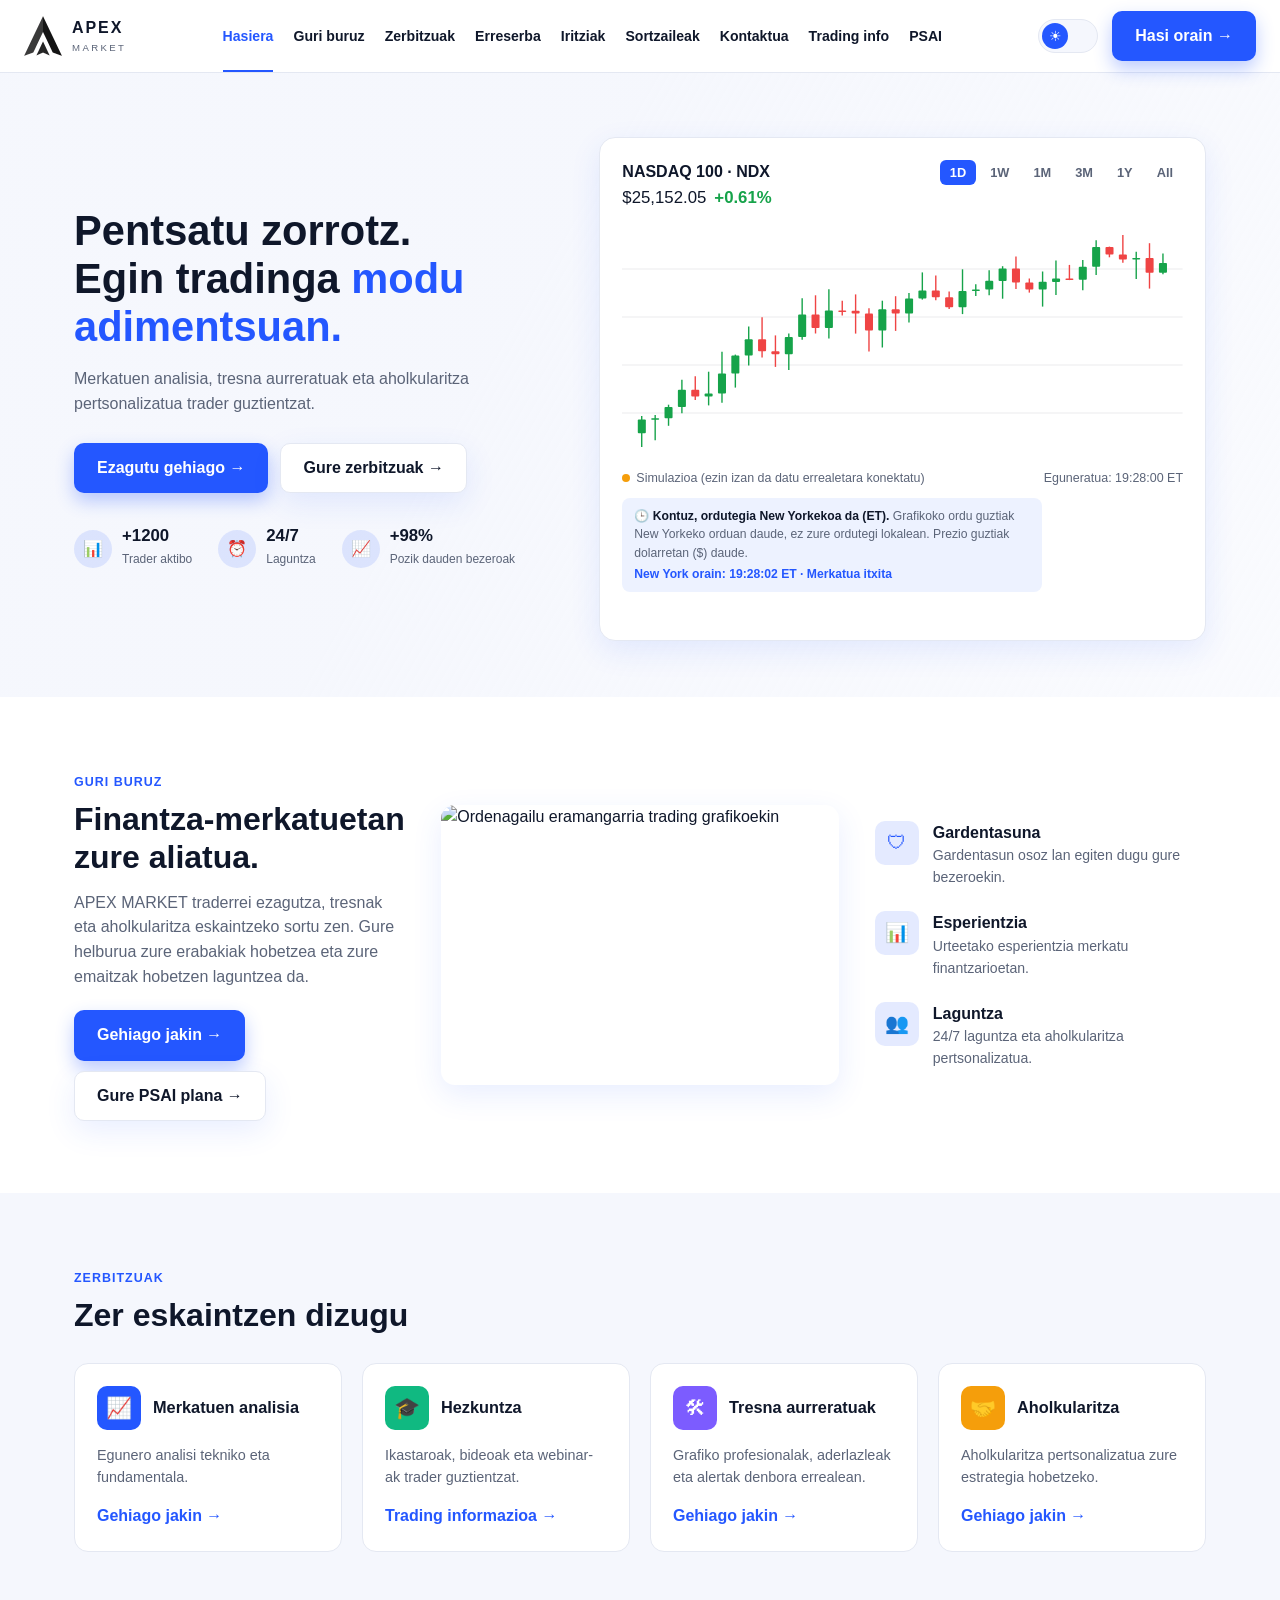
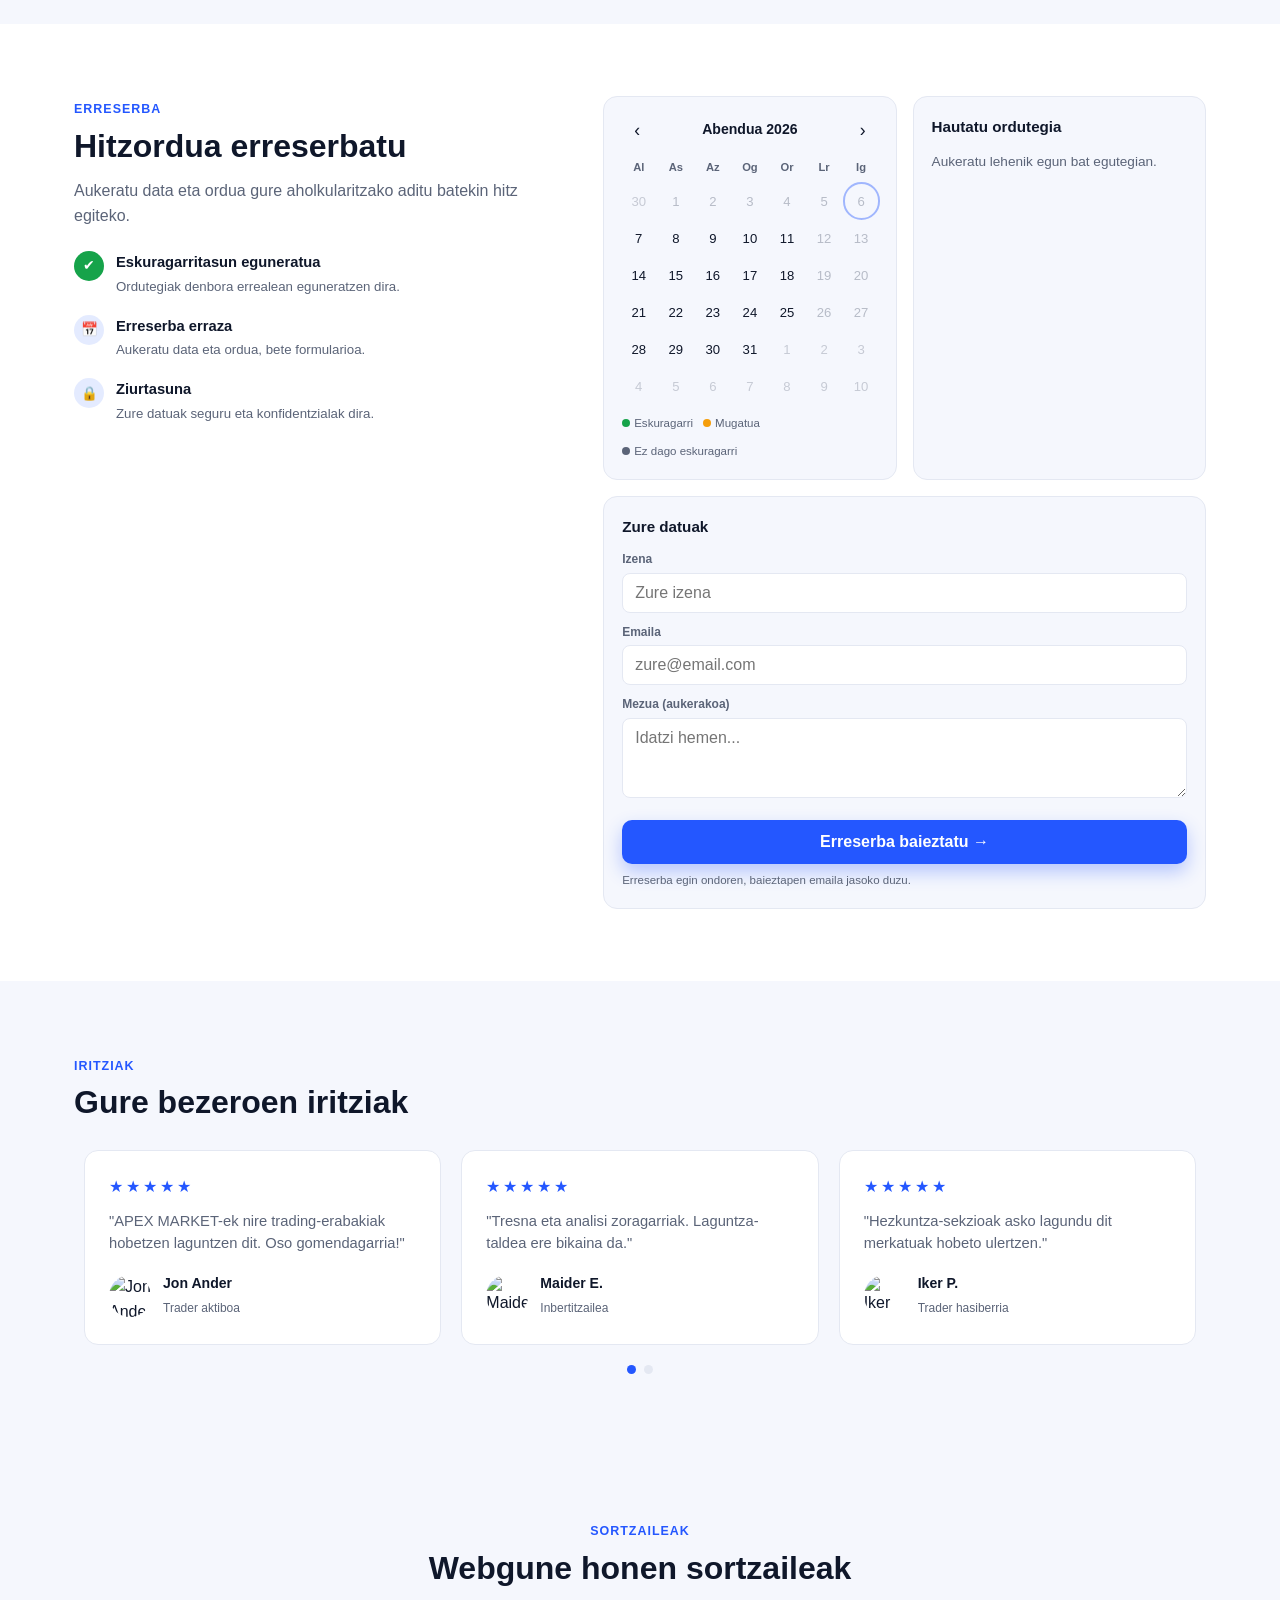
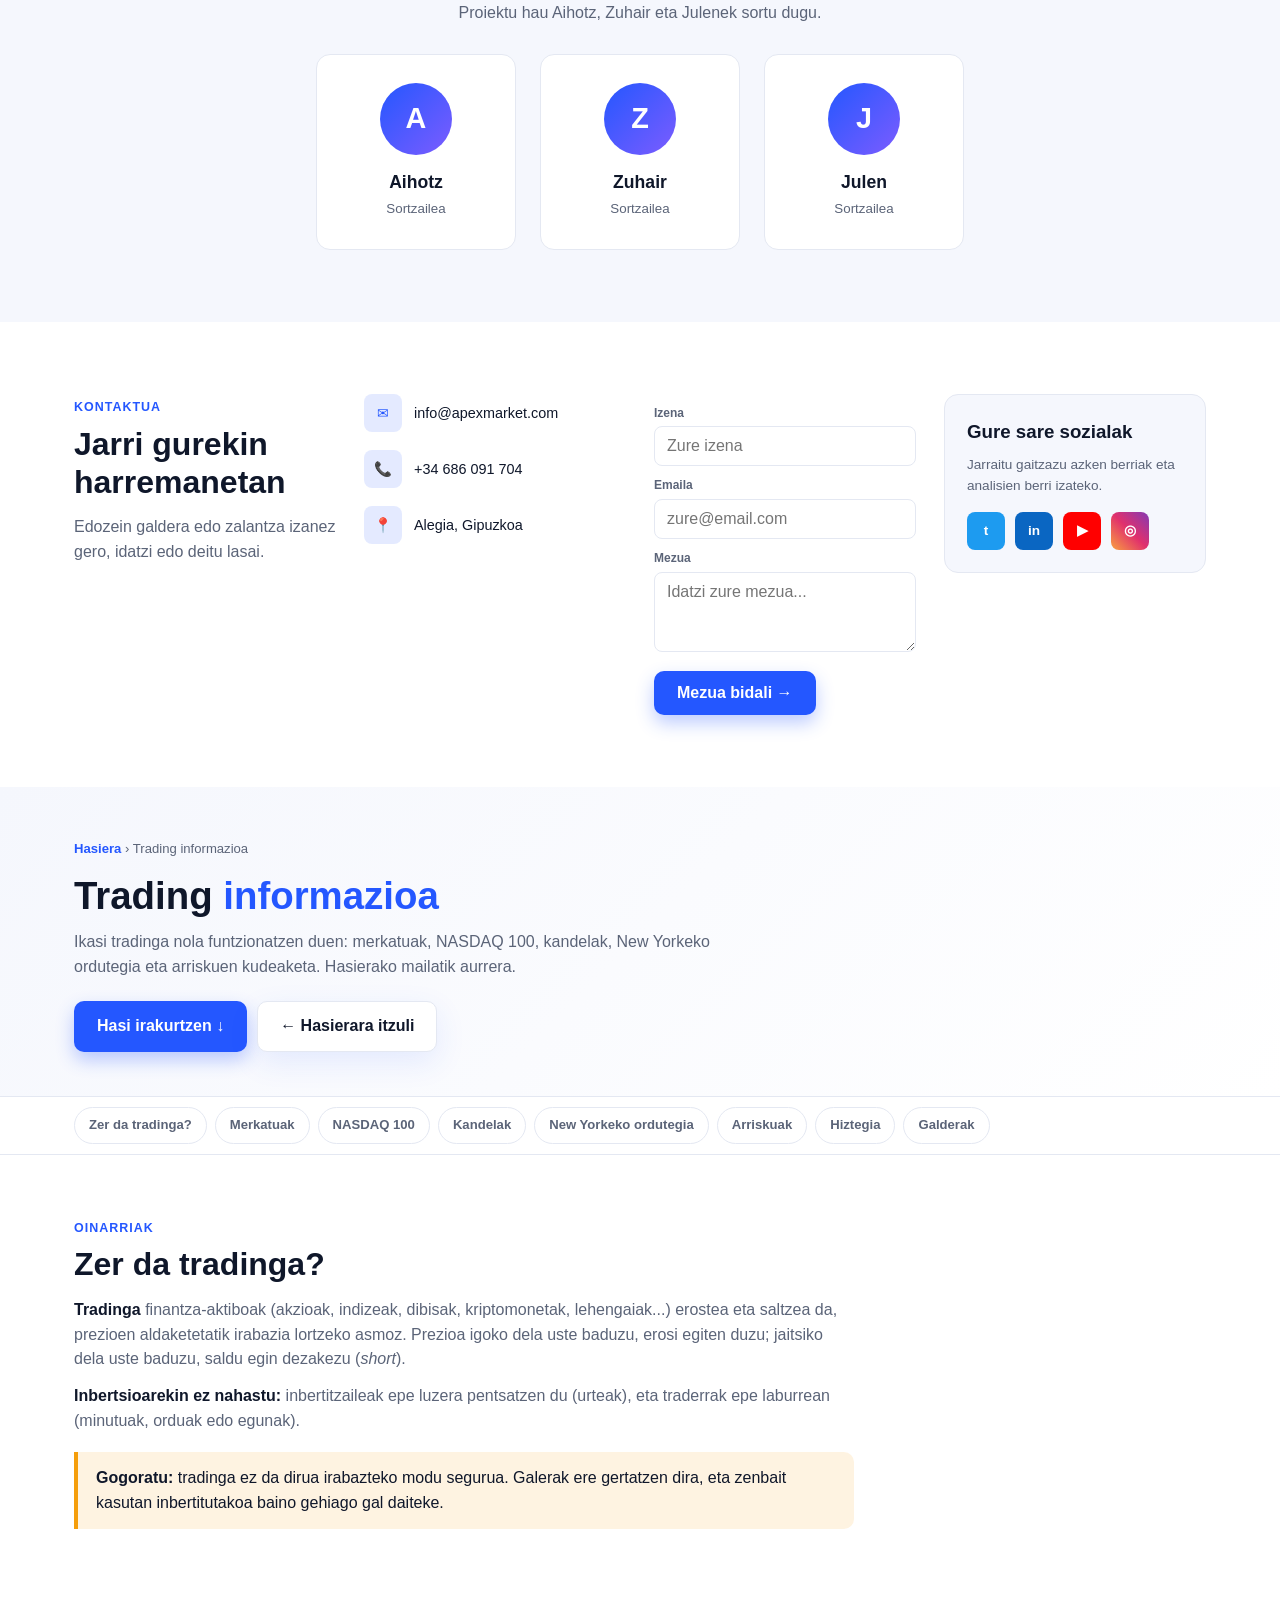
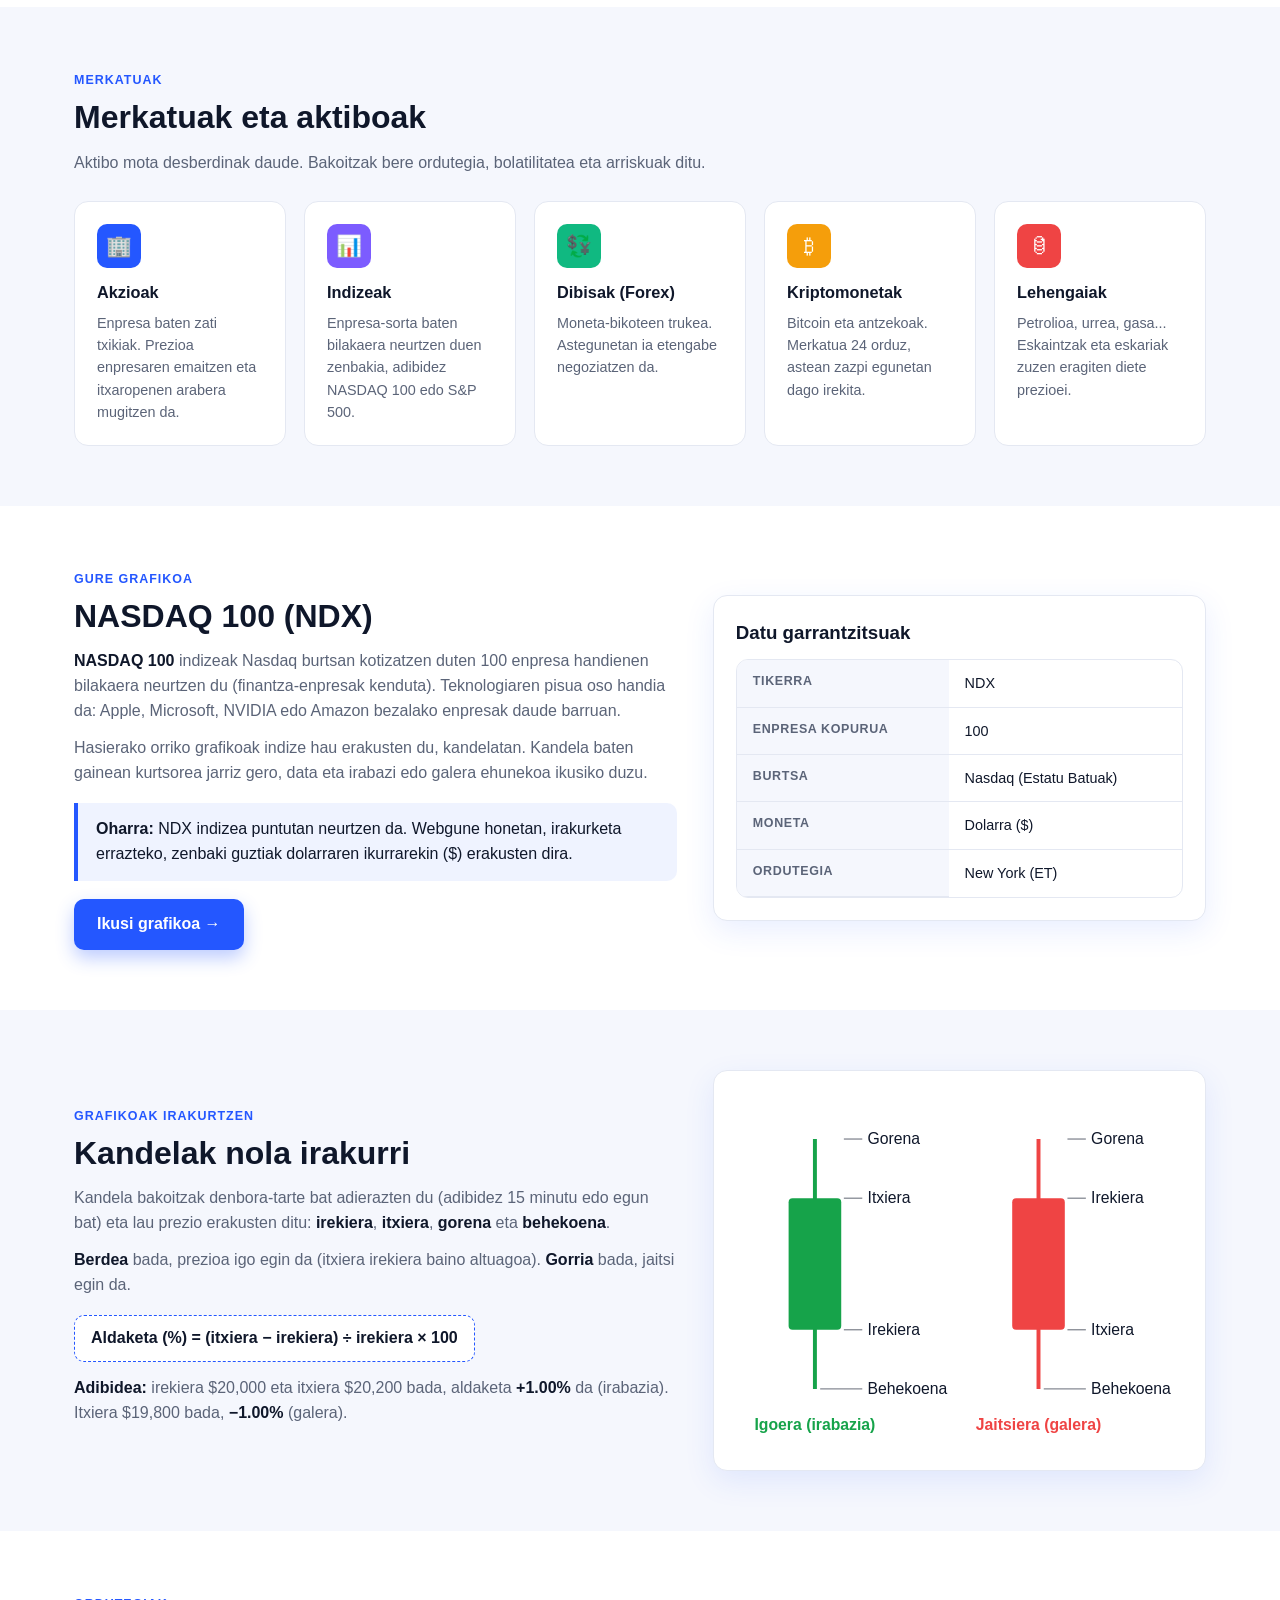
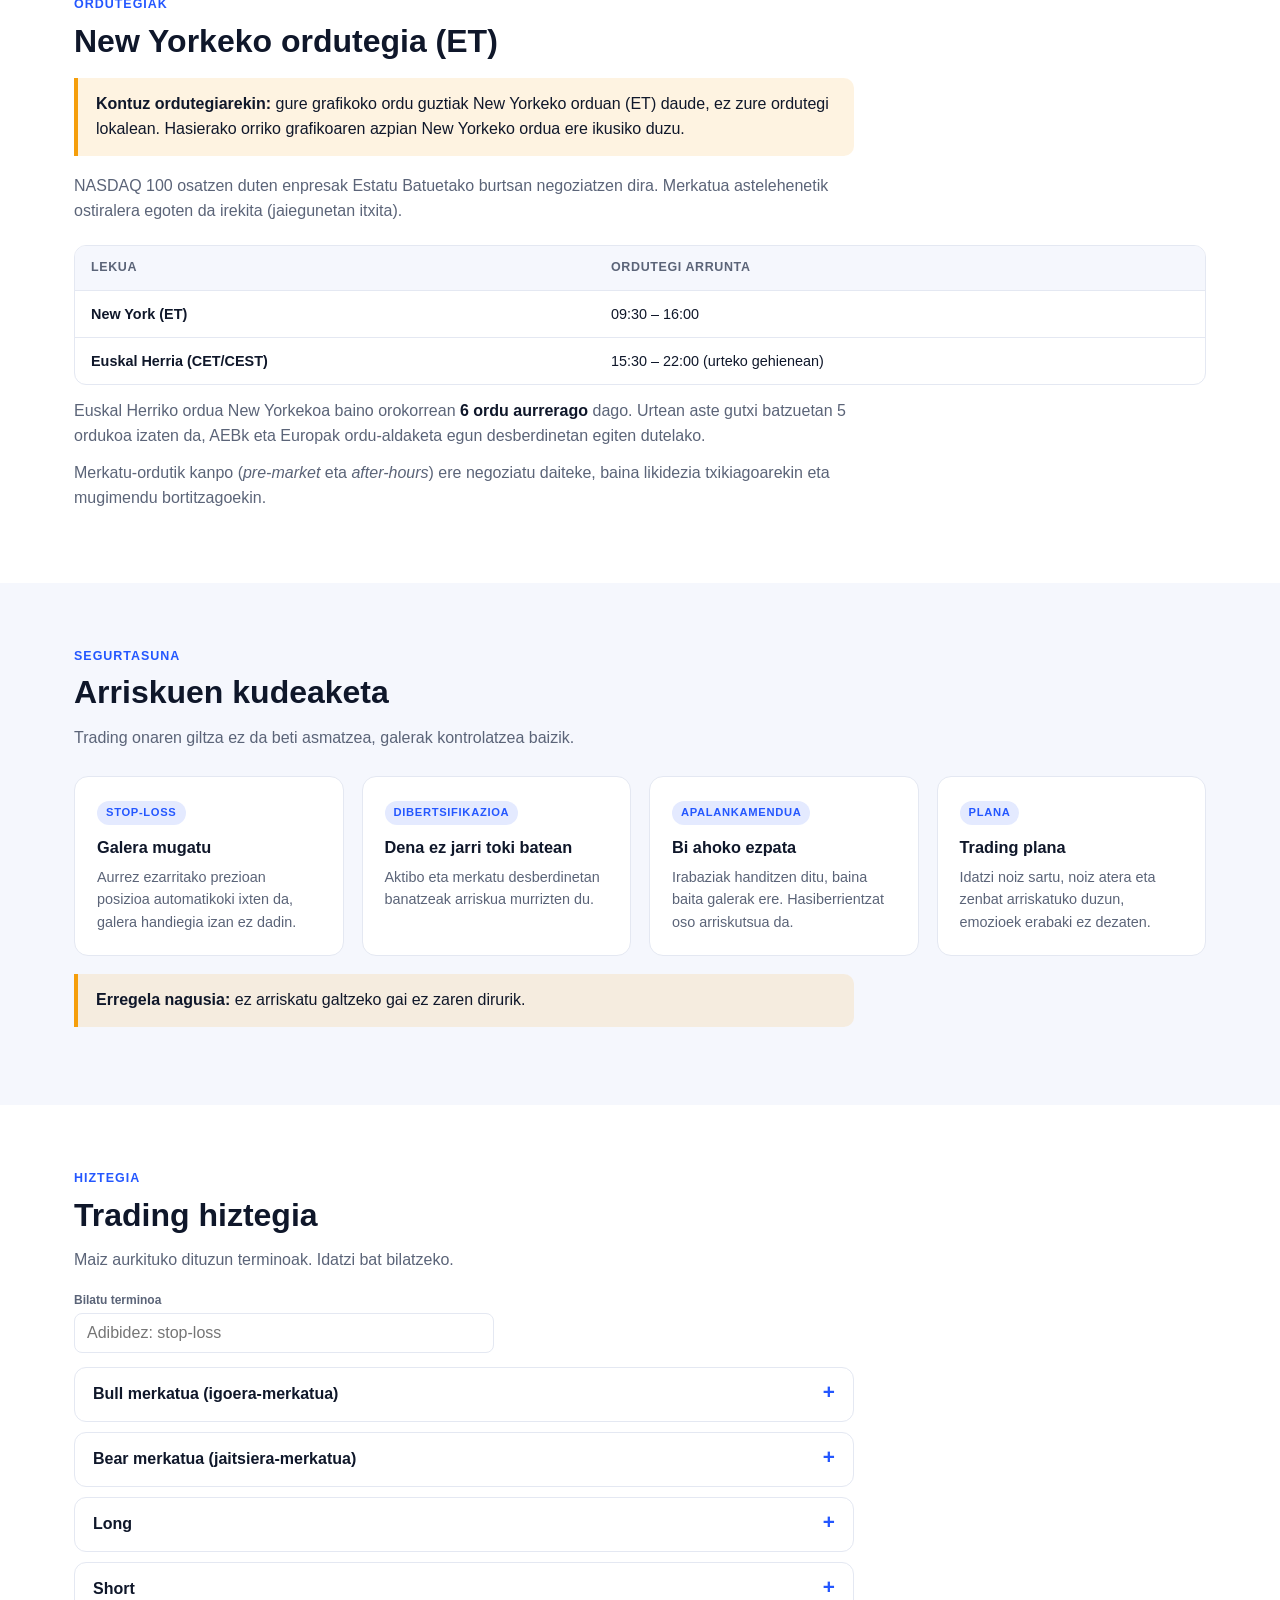
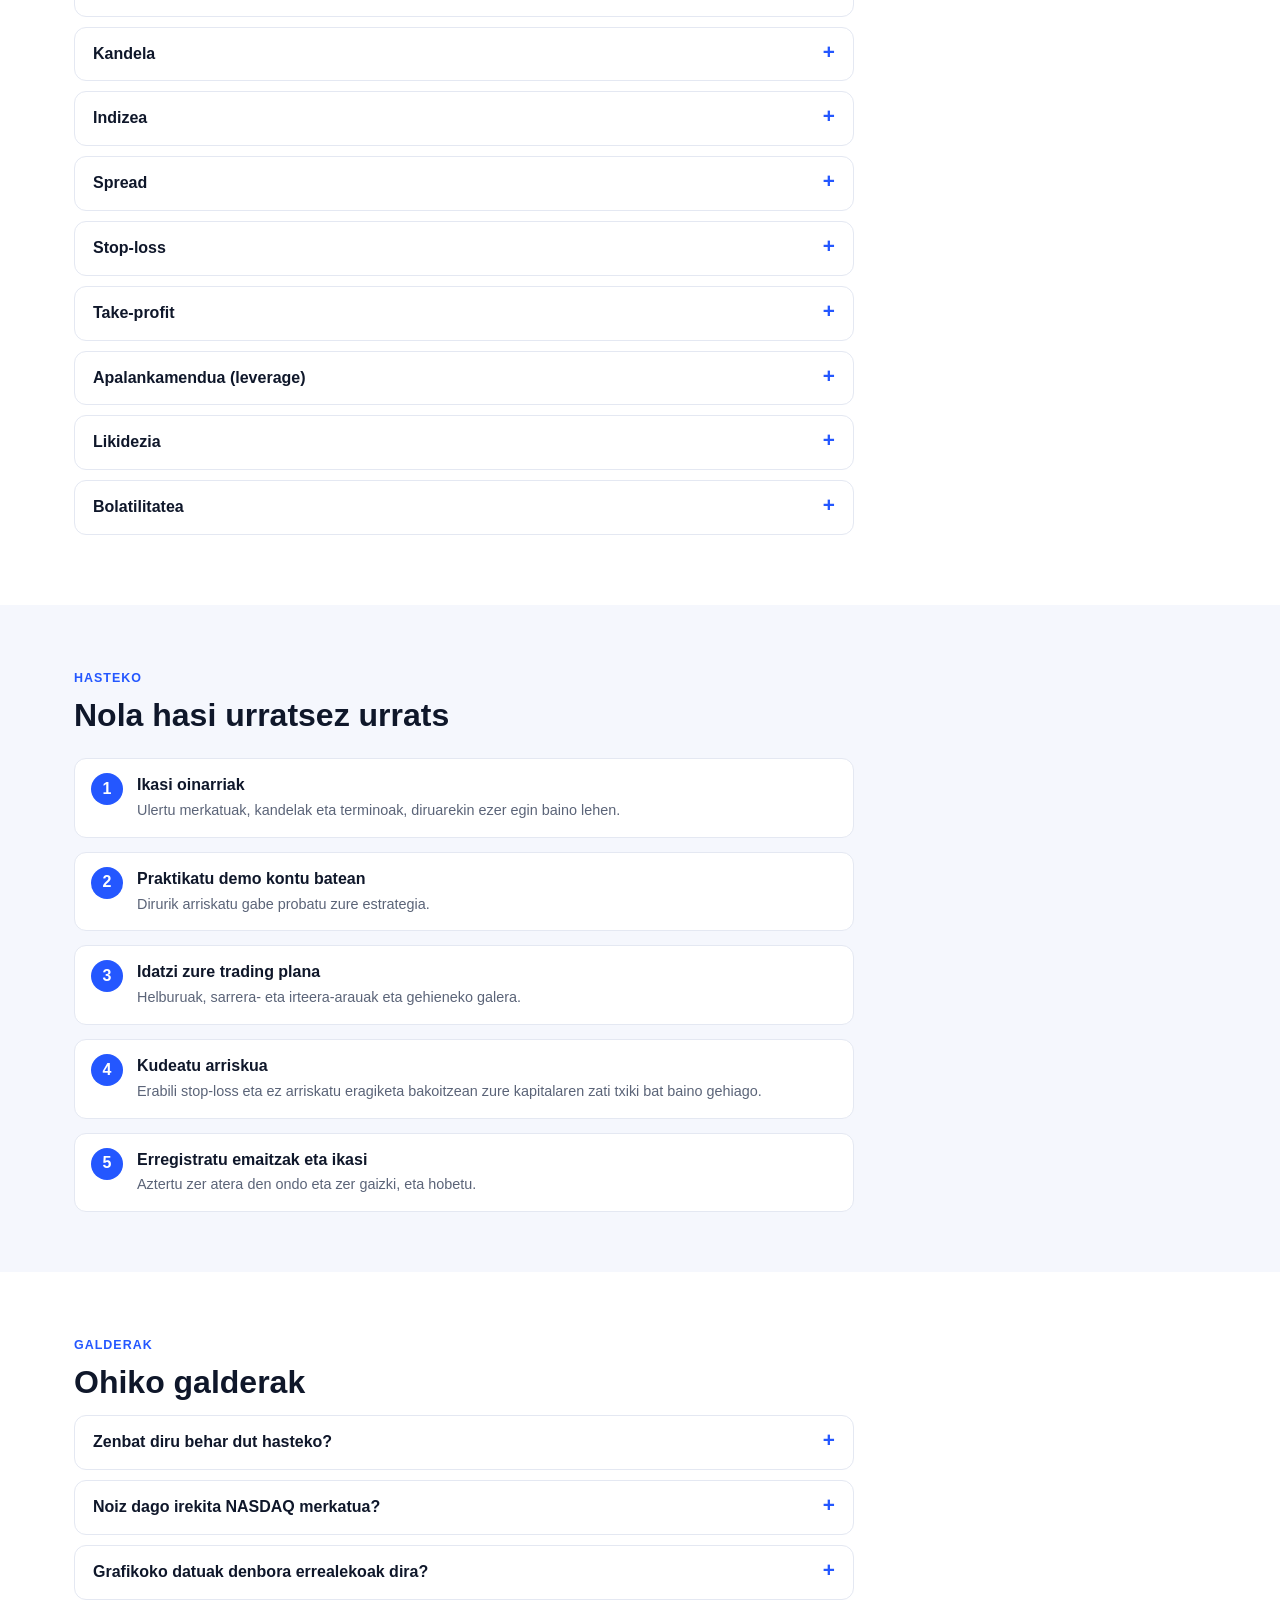
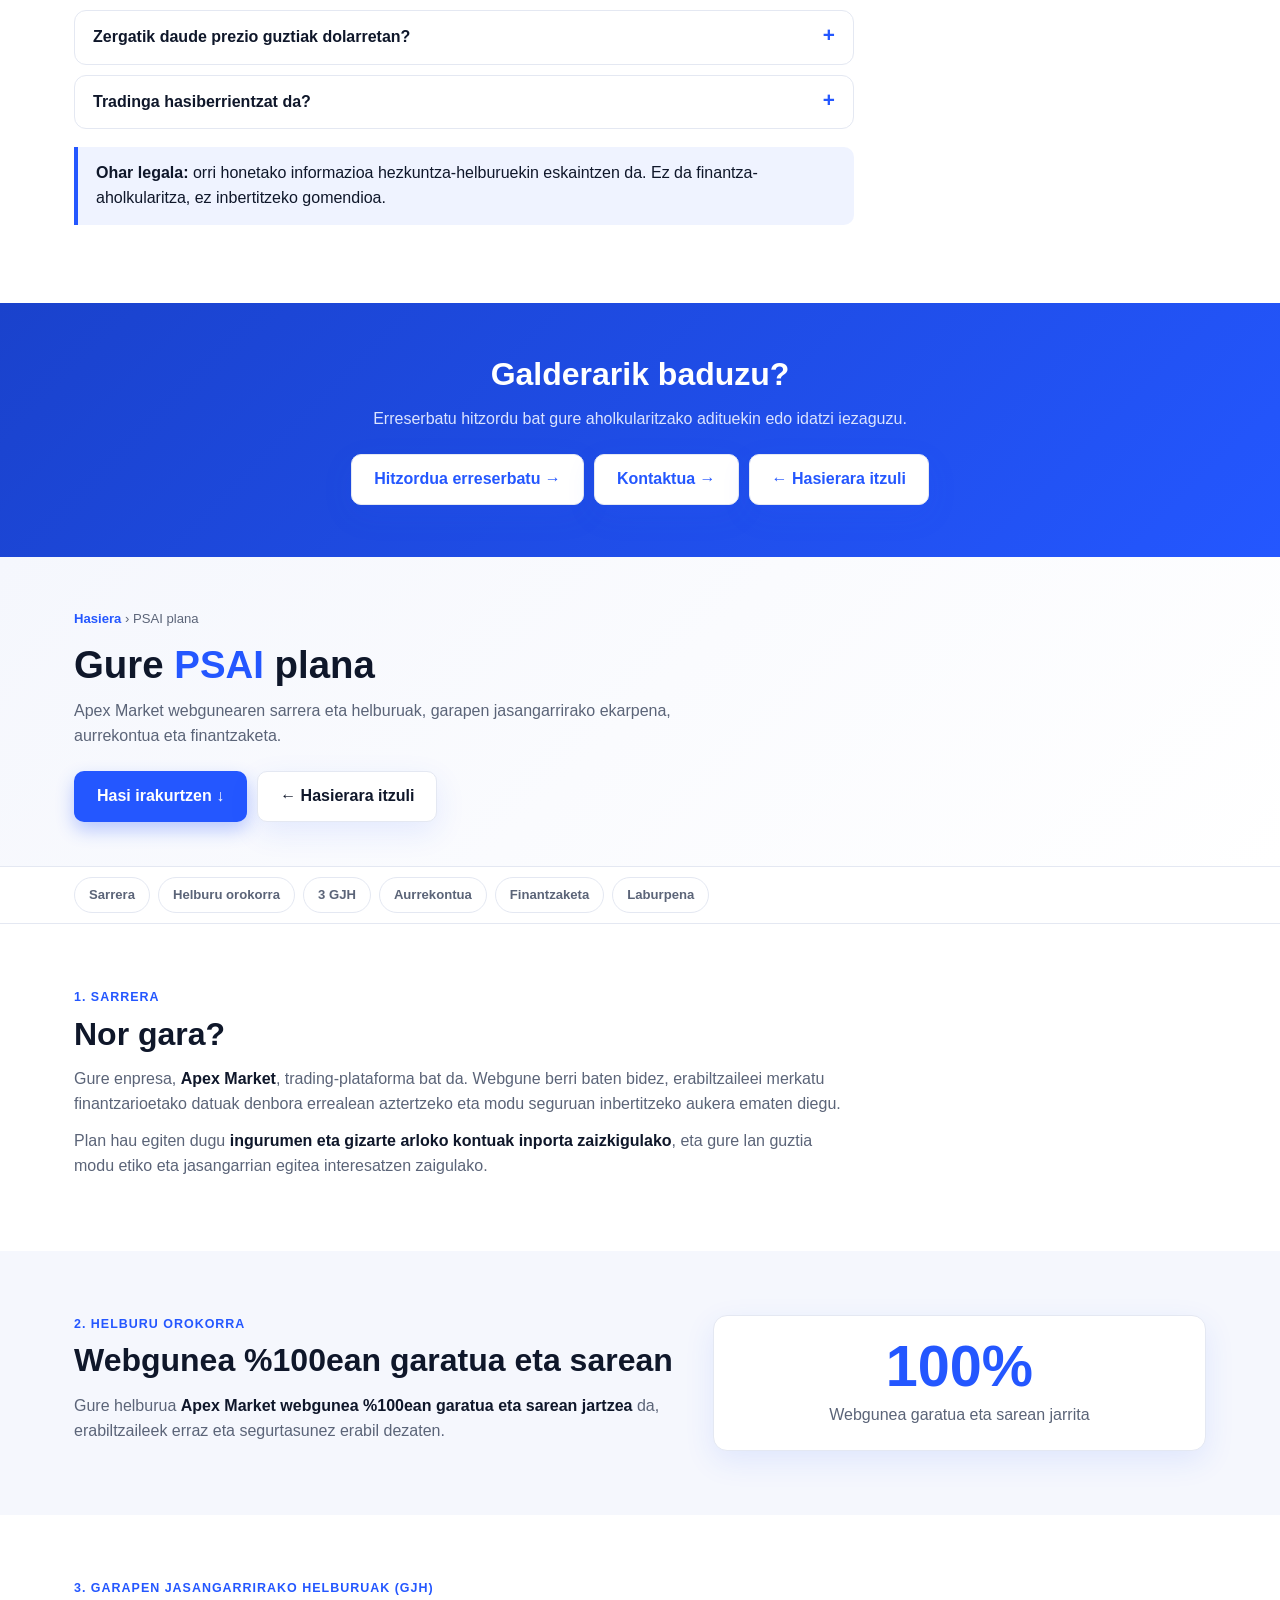
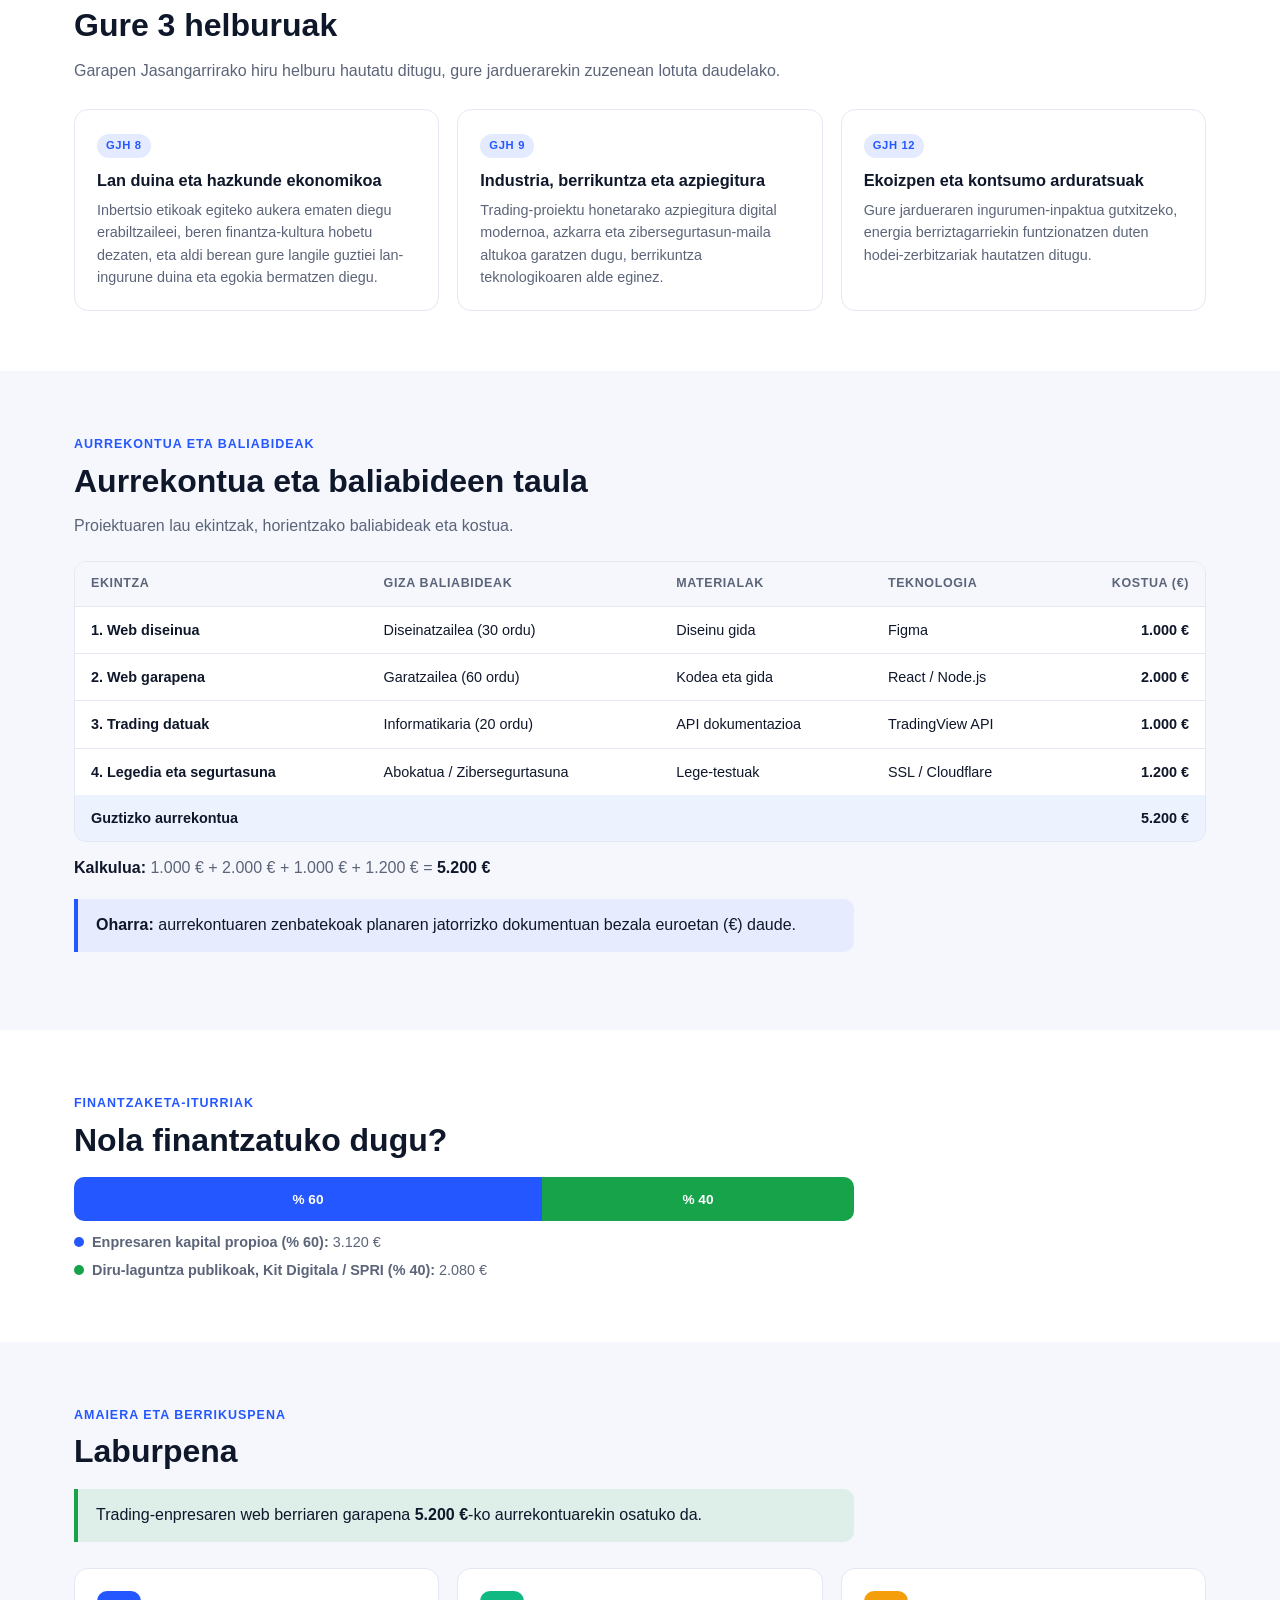
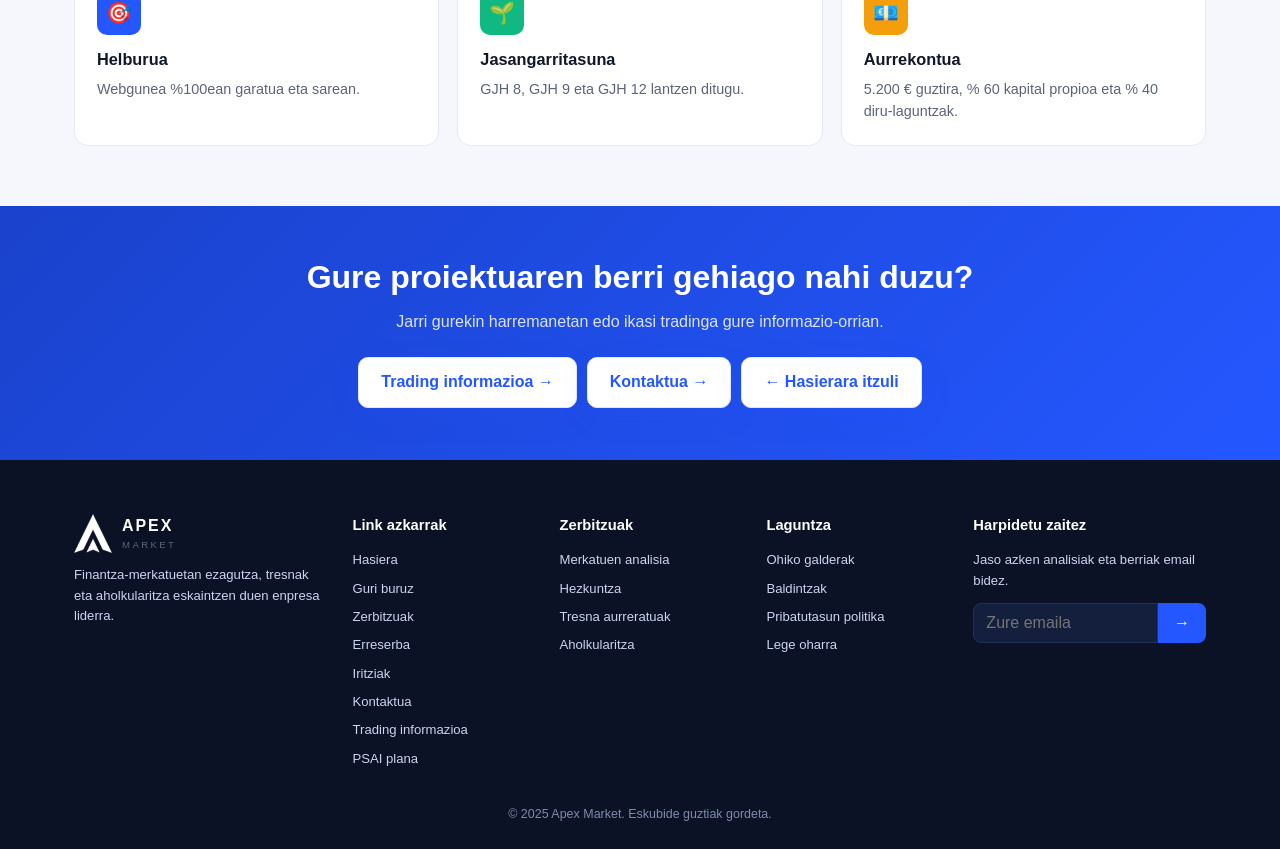
==== commit 921f6405: "Add files via upload" ====
--- a/index.html
+++ b/index.html
@@ -9,18 +9,16 @@
   <link rel="stylesheet" href="estiloak.css">
 </head>
 <body>
-  <a class="skip-link" href="#edukia">Joan eduki nagusira</a>
 
   <!-- ============ MENUA ============ -->
   <header>
     <div class="container nav">
       <a href="#hasiera" class="logo" data-scroll aria-label="APEX MARKET">
-        <img src="logo.png" alt="" width="38" height="40">
+        <img src="logo.png" alt="APEX MARKET logoa" width="38" height="40">
         <span>APEX<small>MARKET</small></span>
       </a>
 
-      <nav aria-label="Menu nagusia">
-        <ul class="menu" id="menu">
+      <ul class="menu" id="menu">
         <li><a href="#hasiera" data-scroll class="active">Hasiera</a></li>
         <li><a href="#guri-buruz" data-scroll>Guri buruz</a></li>
         <li><a href="#zerbitzuak" data-scroll>Zerbitzuak</a></li>
@@ -28,20 +26,19 @@
         <li><a href="#iritziak" data-scroll>Iritziak</a></li>
         <li><a href="#sortzaileak" data-scroll>Sortzaileak</a></li>
         <li><a href="#kontaktua" data-scroll>Kontaktua</a></li>
-        <li><a href="trading-informazioa.html">Trading info</a></li>
-        <li><a href="psai.html">PSAI</a></li>
+        <li><a href="#trading" data-scroll>Trading info</a></li>
+        <li><a href="#psai" data-scroll>PSAI</a></li>
       </ul>
-      </nav>
 
       <div class="nav-actions">
-        <button class="theme-toggle" id="themeToggle" aria-label="Gai iluna" aria-pressed="false"><span id="themeIcon">☀</span></button>
+        <button class="theme-toggle" id="themeToggle" aria-label="Aldatu gaia (argia/iluna)"><span id="themeIcon">☀</span></button>
         <a href="#erreserba" data-scroll class="btn btn-primary">Hasi orain →</a>
-        <button class="burger" id="burger" aria-label="Ireki menua" aria-expanded="false" aria-controls="menu">☰</button>
+        <button class="burger" id="burger" aria-label="Ireki menua">☰</button>
       </div>
     </div>
   </header>
 
-  <main id="edukia">
+  <main>
     <!-- ============ BANNERRA ============ -->
     <section id="hasiera" class="hero">
       <div class="container hero-grid">
@@ -53,9 +50,9 @@
             <a href="#zerbitzuak" data-scroll class="btn btn-light">Gure zerbitzuak →</a>
           </div>
           <div class="stats">
-            <div class="stat"><span class="ico" aria-hidden="true">📊</span><div><strong>+1200</strong><small>Trader aktibo</small></div></div>
-            <div class="stat"><span class="ico" aria-hidden="true">⏰</span><div><strong>24/7</strong><small>Laguntza</small></div></div>
-            <div class="stat"><span class="ico" aria-hidden="true">📈</span><div><strong>+98%</strong><small>Pozik dauden bezeroak</small></div></div>
+            <div class="stat"><span class="ico">📊</span><div><strong>+1200</strong><small>Trader aktibo</small></div></div>
+            <div class="stat"><span class="ico">⏰</span><div><strong>24/7</strong><small>Laguntza</small></div></div>
+            <div class="stat"><span class="ico">📈</span><div><strong>+98%</strong><small>Pozik dauden bezeroak</small></div></div>
           </div>
         </div>
 
@@ -97,16 +94,16 @@
           <p class="lead" style="margin-bottom:20px">APEX MARKET traderrei ezagutza, tresnak eta aholkularitza eskaintzeko sortu zen. Gure helburua zure erabakiak hobetzea eta zure emaitzak hobetzen laguntzea da.</p>
           <div class="btn-row">
             <a href="#zerbitzuak" data-scroll class="btn btn-primary">Gehiago jakin →</a>
-            <a href="psai.html" class="btn btn-light">Gure PSAI plana →</a>
+            <a href="#psai" data-scroll class="btn btn-light">Gure PSAI plana →</a>
           </div>
         </div>
         <div class="about-img">
-          <img src="https://picsum.photos/seed/apex-laptop/800/600" alt="" loading="lazy">
+          <img src="https://picsum.photos/seed/apex-laptop/800/600" alt="Ordenagailu eramangarria trading grafikoekin" loading="lazy">
         </div>
         <div class="features">
-          <div class="feature"><span class="ico" aria-hidden="true">🛡</span><div><h3>Gardentasuna</h3><p>Gardentasun osoz lan egiten dugu gure bezeroekin.</p></div></div>
-          <div class="feature"><span class="ico" aria-hidden="true">📊</span><div><h3>Esperientzia</h3><p>Urteetako esperientzia merkatu finantzarioetan.</p></div></div>
-          <div class="feature"><span class="ico" aria-hidden="true">👥</span><div><h3>Laguntza</h3><p>24/7 laguntza eta aholkularitza pertsonalizatua.</p></div></div>
+          <div class="feature"><span class="ico">🛡</span><div><h3>Gardentasuna</h3><p>Gardentasun osoz lan egiten dugu gure bezeroekin.</p></div></div>
+          <div class="feature"><span class="ico">📊</span><div><h3>Esperientzia</h3><p>Urteetako esperientzia merkatu finantzarioetan.</p></div></div>
+          <div class="feature"><span class="ico">👥</span><div><h3>Laguntza</h3><p>24/7 laguntza eta aholkularitza pertsonalizatua.</p></div></div>
         </div>
       </div>
     </section>
@@ -118,24 +115,24 @@
         <h2>Zer eskaintzen dizugu</h2>
         <div class="cards">
           <article class="card">
-            <div class="card-head"><span class="ico" aria-hidden="true" style="background:#2457ff">📈</span><h3>Merkatuen analisia</h3></div>
+            <div class="card-head"><span class="ico" style="background:#2457ff">📈</span><h3>Merkatuen analisia</h3></div>
             <p>Egunero analisi tekniko eta fundamentala.</p>
-            <a href="#erreserba" data-scroll class="btn-link">Analisiaz galdetu →</a>
+            <a href="#erreserba" data-scroll class="btn-link">Gehiago jakin →</a>
           </article>
           <article class="card">
-            <div class="card-head"><span class="ico" aria-hidden="true" style="background:#047857">🎓</span><h3>Hezkuntza</h3></div>
+            <div class="card-head"><span class="ico" style="background:#10b981">🎓</span><h3>Hezkuntza</h3></div>
             <p>Ikastaroak, bideoak eta webinar-ak trader guztientzat.</p>
-            <a href="trading-informazioa.html" class="btn-link">Trading informazioa →</a>
+            <a href="#trading" data-scroll class="btn-link">Trading informazioa →</a>
           </article>
           <article class="card">
-            <div class="card-head"><span class="ico" aria-hidden="true" style="background:#6d28d9">🛠</span><h3>Tresna aurreratuak</h3></div>
+            <div class="card-head"><span class="ico" style="background:#7c5cff">🛠</span><h3>Tresna aurreratuak</h3></div>
             <p>Grafiko profesionalak, aderlazleak eta alertak denbora errealean.</p>
-            <a href="#erreserba" data-scroll class="btn-link">Tresnak ezagutu →</a>
+            <a href="#erreserba" data-scroll class="btn-link">Gehiago jakin →</a>
           </article>
           <article class="card">
-            <div class="card-head"><span class="ico" aria-hidden="true" style="background:#b45309">🤝</span><h3>Aholkularitza</h3></div>
+            <div class="card-head"><span class="ico" style="background:#f59e0b">🤝</span><h3>Aholkularitza</h3></div>
             <p>Aholkularitza pertsonalizatua zure estrategia hobetzeko.</p>
-            <a href="#erreserba" data-scroll class="btn-link">Aholkularitza eskatu →</a>
+            <a href="#erreserba" data-scroll class="btn-link">Gehiago jakin →</a>
           </article>
         </div>
       </div>
@@ -149,9 +146,9 @@
           <h2>Hitzordua erreserbatu</h2>
           <p class="lead">Aukeratu data eta ordua gure aholkularitzako aditu batekin hitz egiteko.</p>
           <ul class="steps">
-            <li><span class="ico" aria-hidden="true">✔</span><div><strong>Eskuragarritasun eguneratua</strong><span>Ordutegiak denbora errealean eguneratzen dira.</span></div></li>
-            <li><span class="ico" aria-hidden="true">📅</span><div><strong>Erreserba erraza</strong><span>Aukeratu data eta ordua, bete formularioa.</span></div></li>
-            <li><span class="ico" aria-hidden="true">🔒</span><div><strong>Ziurtasuna</strong><span>Zure datuak seguru eta konfidentzialak dira.</span></div></li>
+            <li><span class="ico">✔</span><div><strong>Eskuragarritasun eguneratua</strong><span>Ordutegiak denbora errealean eguneratzen dira.</span></div></li>
+            <li><span class="ico">📅</span><div><strong>Erreserba erraza</strong><span>Aukeratu data eta ordua, bete formularioa.</span></div></li>
+            <li><span class="ico">🔒</span><div><strong>Ziurtasuna</strong><span>Zure datuak seguru eta konfidentzialak dira.</span></div></li>
           </ul>
         </div>
 
@@ -171,18 +168,18 @@
           </div>
 
           <div class="panel">
-            <h3>Hautatu ordutegia</h3>
-            <p class="slots-msg" id="slotsMsg" role="status">Aukeratu lehenik egun bat egutegian.</p>
+            <h4>Hautatu ordutegia</h4>
+            <p class="slots-msg" id="slotsMsg">Aukeratu lehenik egun bat egutegian.</p>
             <div class="slots" id="slots"></div>
           </div>
 
           <div class="panel full-width">
-            <h3>Zure datuak</h3>
+            <h4>Zure datuak</h4>
             <form id="bookForm" novalidate>
               <label for="bName">Izena</label>
-              <input id="bName" autocomplete="name" type="text" placeholder="Zure izena" required>
+              <input id="bName" type="text" placeholder="Zure izena" required>
               <label for="bEmail">Emaila</label>
-              <input id="bEmail" autocomplete="email" type="email" placeholder="zure@email.com" required>
+              <input id="bEmail" type="email" placeholder="zure@email.com" required>
               <label for="bMsg">Mezua (aukerakoa)</label>
               <textarea id="bMsg" placeholder="Idatzi hemen..."></textarea>
               <div style="margin-top:14px"><button class="btn btn-primary" type="submit" style="width:100%;justify-content:center">Erreserba baieztatu →</button></div>
@@ -199,14 +196,14 @@
       <div class="container">
         <span class="eyebrow">Iritziak</span>
         <h2>Gure bezeroen iritziak</h2>
-        <div class="carousel" role="region" aria-roledescription="karrusela" aria-label="Bezeroen iritziak">
+        <div class="carousel">
           <div class="track" id="track">
-            <div class="slide"><div class="review"><div class="stars">★★★★★</div><p>"APEX MARKET-ek nire trading-erabakiak hobetzen laguntzen dit. Oso gomendagarria!"</p><div class="who"><img src="https://i.pravatar.cc/80?img=12" alt="" loading="lazy"><div><strong>Jon Ander</strong><small>Trader aktiboa</small></div></div></div></div>
-            <div class="slide"><div class="review"><div class="stars">★★★★★</div><p>"Tresna eta analisi zoragarriak. Laguntza-taldea ere bikaina da."</p><div class="who"><img src="https://i.pravatar.cc/80?img=47" alt="" loading="lazy"><div><strong>Maider E.</strong><small>Inbertitzailea</small></div></div></div></div>
-            <div class="slide"><div class="review"><div class="stars">★★★★★</div><p>"Hezkuntza-sekzioak asko lagundu dit merkatuak hobeto ulertzen."</p><div class="who"><img src="https://i.pravatar.cc/80?img=33" alt="" loading="lazy"><div><strong>Iker P.</strong><small>Trader hasiberria</small></div></div></div></div>
-            <div class="slide"><div class="review"><div class="stars">★★★★★</div><p>"Aholkularitza pertsonalizatuari esker, nire estrategia guztiz aldatu dut."</p><div class="who"><img src="https://i.pravatar.cc/80?img=5" alt="" loading="lazy"><div><strong>Amaia L.</strong><small>Trader aurreratua</small></div></div></div></div>
+            <div class="slide"><div class="review"><div class="stars">★★★★★</div><p>"APEX MARKET-ek nire trading-erabakiak hobetzen laguntzen dit. Oso gomendagarria!"</p><div class="who"><img src="https://i.pravatar.cc/80?img=12" alt="Jon Ander" loading="lazy"><div><strong>Jon Ander</strong><small>Trader aktiboa</small></div></div></div></div>
+            <div class="slide"><div class="review"><div class="stars">★★★★★</div><p>"Tresna eta analisi zoragarriak. Laguntza-taldea ere bikaina da."</p><div class="who"><img src="https://i.pravatar.cc/80?img=47" alt="Maider E." loading="lazy"><div><strong>Maider E.</strong><small>Inbertitzailea</small></div></div></div></div>
+            <div class="slide"><div class="review"><div class="stars">★★★★★</div><p>"Hezkuntza-sekzioak asko lagundu dit merkatuak hobeto ulertzen."</p><div class="who"><img src="https://i.pravatar.cc/80?img=33" alt="Iker P." loading="lazy"><div><strong>Iker P.</strong><small>Trader hasiberria</small></div></div></div></div>
+            <div class="slide"><div class="review"><div class="stars">★★★★★</div><p>"Aholkularitza pertsonalizatuari esker, nire estrategia guztiz aldatu dut."</p><div class="who"><img src="https://i.pravatar.cc/80?img=5" alt="Amaia L." loading="lazy"><div><strong>Amaia L.</strong><small>Trader aurreratua</small></div></div></div></div>
           </div>
-          <div class="car-controls"><div class="dots" id="dots"></div><button type="button" class="car-pause" id="carPause">Gelditu iritziak</button></div>
+          <div class="dots" id="dots"></div>
         </div>
       </div>
     </section>
@@ -234,15 +231,15 @@
           <p class="lead">Edozein galdera edo zalantza izanez gero, idatzi edo deitu lasai.</p>
         </div>
         <ul class="info-list">
-          <li><span class="ico" aria-hidden="true">✉</span><a href="mailto:info@apexmarket.com">info@apexmarket.com</a></li>
-          <li><span class="ico" aria-hidden="true">📞</span><a href="tel:+34686091704">+34 686 091 704</a></li>
-          <li><span class="ico" aria-hidden="true">📍</span><span>Alegia, Gipuzkoa</span></li>
+          <li><span class="ico">✉</span><a href="mailto:info@apexmarket.com">info@apexmarket.com</a></li>
+          <li><span class="ico">📞</span><a href="tel:+34686091704">+34 686 091 704</a></li>
+          <li><span class="ico">📍</span><span>Alegia, Gipuzkoa</span></li>
         </ul>
         <form id="contactForm" novalidate>
           <label for="cName">Izena</label>
-          <input id="cName" autocomplete="name" type="text" placeholder="Zure izena" required>
+          <input id="cName" type="text" placeholder="Zure izena" required>
           <label for="cEmail">Emaila</label>
-          <input id="cEmail" autocomplete="email" type="email" placeholder="zure@email.com" required>
+          <input id="cEmail" type="email" placeholder="zure@email.com" required>
           <label for="cMsg">Mezua</label>
           <textarea id="cMsg" placeholder="Idatzi zure mezua..." required></textarea>
           <div style="margin-top:12px"><button class="btn btn-primary" type="submit">Mezua bidali →</button></div>
@@ -252,14 +249,381 @@
           <h3>Gure sare sozialak</h3>
           <p>Jarraitu gaitzazu azken berriak eta analisien berri izateko.</p>
           <div class="socials">
-            <a href="https://twitter.com" target="_blank" rel="noopener" style="background:#0c5fa8" aria-label="Twitter (leiho berrian irekitzen da)">t</a>
-            <a href="https://www.linkedin.com" target="_blank" rel="noopener" style="background:#0a66c2" aria-label="LinkedIn (leiho berrian irekitzen da)">in</a>
-            <a href="https://www.youtube.com" target="_blank" rel="noopener" style="background:#b91c1c" aria-label="YouTube (leiho berrian irekitzen da)">▶</a>
-            <a href="https://www.instagram.com" target="_blank" rel="noopener" style="background:linear-gradient(45deg,#b45309,#be185d,#6d28d9)" aria-label="Instagram (leiho berrian irekitzen da)">◎</a>
+            <a href="https://twitter.com" target="_blank" rel="noopener" style="background:#1d9bf0" aria-label="Twitter">t</a>
+            <a href="https://www.linkedin.com" target="_blank" rel="noopener" style="background:#0a66c2" aria-label="LinkedIn">in</a>
+            <a href="https://www.youtube.com" target="_blank" rel="noopener" style="background:#ff0000" aria-label="YouTube">▶</a>
+            <a href="https://www.instagram.com" target="_blank" rel="noopener" style="background:linear-gradient(45deg,#f9a03f,#e1306c,#833ab4)" aria-label="Instagram">◎</a>
           </div>
         </div>
       </div>
     </section>
+    <div class="subpage">
+    <!-- ============ BANNERRA ============ -->
+    <section class="page-hero" data-menu="trading" id="trading">
+      <div class="container">
+        <div class="crumbs"><a href="#hasiera" data-scroll>Hasiera</a> › Trading informazioa</div>
+        <h1>Trading <em>informazioa</em></h1>
+        <p>Ikasi tradinga nola funtzionatzen duen: merkatuak, NASDAQ 100, kandelak, New Yorkeko ordutegia eta arriskuen kudeaketa. Hasierako mailatik aurrera.</p>
+        <div class="btn-row">
+          <a href="#zer-da" data-sub class="btn btn-primary">Hasi irakurtzen ↓</a>
+          <a href="#hasiera" data-scroll class="btn btn-light">← Hasierara itzuli</a>
+        </div>
+      </div>
+    </section>
+
+    <!-- ============ AURKIBIDEA ============ -->
+    <nav class="toc" aria-label="Orriaren aurkibidea">
+      <div class="container toc-inner">
+        <a href="#zer-da" data-sub>Zer da tradinga?</a>
+        <a href="#merkatuak" data-sub>Merkatuak</a>
+        <a href="#ndx" data-sub>NASDAQ 100</a>
+        <a href="#kandelak" data-sub>Kandelak</a>
+        <a href="#ordutegia" data-sub>New Yorkeko ordutegia</a>
+        <a href="#arriskuak" data-sub>Arriskuak</a>
+        <a href="#hiztegia" data-sub>Hiztegia</a>
+        <a href="#galderak" data-sub>Galderak</a>
+      </div>
+    </nav>
+
+    <!-- ============ ZER DA TRADINGA ============ -->
+    <section class="info-section" data-menu="trading" id="zer-da">
+      <div class="container">
+        <span class="eyebrow">Oinarriak</span>
+        <h2>Zer da tradinga?</h2>
+        <p><strong>Tradinga</strong> finantza-aktiboak (akzioak, indizeak, dibisak, kriptomonetak, lehengaiak...) erostea eta saltzea da, prezioen aldaketetatik irabazia lortzeko asmoz. Prezioa igoko dela uste baduzu, erosi egiten duzu; jaitsiko dela uste baduzu, saldu egin dezakezu (<em>short</em>).</p>
+        <p><strong>Inbertsioarekin ez nahastu:</strong> inbertitzaileak epe luzera pentsatzen du (urteak), eta traderrak epe laburrean (minutuak, orduak edo egunak).</p>
+        <div class="callout warn"><p><strong>Gogoratu:</strong> tradinga ez da dirua irabazteko modu segurua. Galerak ere gertatzen dira, eta zenbait kasutan inbertitutakoa baino gehiago gal daiteke.</p></div>
+      </div>
+    </section>
+
+    <!-- ============ MERKATUAK ============ -->
+    <section class="info-section alt" data-menu="trading" id="merkatuak">
+      <div class="container">
+        <span class="eyebrow">Merkatuak</span>
+        <h2>Merkatuak eta aktiboak</h2>
+        <p>Aktibo mota desberdinak daude. Bakoitzak bere ordutegia, bolatilitatea eta arriskuak ditu.</p>
+        <div class="info-cards">
+          <article class="info-card"><div class="ico" style="background:#2457ff">🏢</div><h3>Akzioak</h3><p>Enpresa baten zati txikiak. Prezioa enpresaren emaitzen eta itxaropenen arabera mugitzen da.</p></article>
+          <article class="info-card"><div class="ico" style="background:#7c5cff">📊</div><h3>Indizeak</h3><p>Enpresa-sorta baten bilakaera neurtzen duen zenbakia, adibidez NASDAQ 100 edo S&amp;P 500.</p></article>
+          <article class="info-card"><div class="ico" style="background:#10b981">💱</div><h3>Dibisak (Forex)</h3><p>Moneta-bikoteen trukea. Astegunetan ia etengabe negoziatzen da.</p></article>
+          <article class="info-card"><div class="ico" style="background:#f59e0b">₿</div><h3>Kriptomonetak</h3><p>Bitcoin eta antzekoak. Merkatua 24 orduz, astean zazpi egunetan dago irekita.</p></article>
+          <article class="info-card"><div class="ico" style="background:#ef4444">🛢</div><h3>Lehengaiak</h3><p>Petrolioa, urrea, gasa... Eskaintzak eta eskariak zuzen eragiten diete prezioei.</p></article>
+        </div>
+      </div>
+    </section>
+
+    <!-- ============ NASDAQ 100 ============ -->
+    <section class="info-section" data-menu="trading" id="ndx">
+      <div class="container two-col">
+        <div>
+          <span class="eyebrow">Gure grafikoa</span>
+          <h2>NASDAQ 100 (NDX)</h2>
+          <p><strong>NASDAQ 100</strong> indizeak Nasdaq burtsan kotizatzen duten 100 enpresa handienen bilakaera neurtzen du (finantza-enpresak kenduta). Teknologiaren pisua oso handia da: Apple, Microsoft, NVIDIA edo Amazon bezalako enpresak daude barruan.</p>
+          <p>Hasierako orriko grafikoak indize hau erakusten du, kandelatan. Kandela baten gainean kurtsorea jarriz gero, data eta irabazi edo galera ehunekoa ikusiko duzu.</p>
+          <div class="callout"><p><strong>Oharra:</strong> NDX indizea puntutan neurtzen da. Webgune honetan, irakurketa errazteko, zenbaki guztiak dolarraren ikurrarekin ($) erakusten dira.</p></div>
+          <a href="#hasiera" data-scroll class="btn btn-primary">Ikusi grafikoa →</a>
+        </div>
+        <div class="box">
+          <h3 style="margin-bottom:12px">Datu garrantzitsuak</h3>
+          <div class="table-wrap" style="margin-top:0">
+            <table class="data" style="min-width:0">
+              <tbody>
+                <tr><th scope="row">Tikerra</th><td>NDX</td></tr>
+                <tr><th scope="row">Enpresa kopurua</th><td>100</td></tr>
+                <tr><th scope="row">Burtsa</th><td>Nasdaq (Estatu Batuak)</td></tr>
+                <tr><th scope="row">Moneta</th><td>Dolarra ($)</td></tr>
+                <tr><th scope="row">Ordutegia</th><td>New York (ET)</td></tr>
+              </tbody>
+            </table>
+          </div>
+        </div>
+      </div>
+    </section>
+
+    <!-- ============ KANDELAK ============ -->
+    <section class="info-section alt" data-menu="trading" id="kandelak">
+      <div class="container two-col">
+        <div>
+          <span class="eyebrow">Grafikoak irakurtzen</span>
+          <h2>Kandelak nola irakurri</h2>
+          <p>Kandela bakoitzak denbora-tarte bat adierazten du (adibidez 15 minutu edo egun bat) eta lau prezio erakusten ditu: <strong>irekiera</strong>, <strong>itxiera</strong>, <strong>gorena</strong> eta <strong>behekoena</strong>.</p>
+          <p><strong>Berdea</strong> bada, prezioa igo egin da (itxiera irekiera baino altuagoa). <strong>Gorria</strong> bada, jaitsi egin da.</p>
+          <div class="formula">Aldaketa (%) = (itxiera − irekiera) ÷ irekiera × 100</div>
+          <p><strong>Adibidea:</strong> irekiera $20,000 eta itxiera $20,200 bada, aldaketa <strong>+1.00%</strong> da (irabazia). Itxiera $19,800 bada, <strong>−1.00%</strong> (galera).</p>
+        </div>
+        <div class="box">
+          <svg viewBox="0 0 340 270" role="img" aria-label="Kandela berde eta gorri baten atalak: gorena, irekiera, itxiera eta behekoena">
+            <g font-family="Segoe UI, Arial, sans-serif" font-size="12" fill="currentColor">
+              <!-- igoerako kandela -->
+              <line x1="60" x2="60" y1="35" y2="225" stroke="#16a34a" stroke-width="3"/>
+              <rect x="40" y="80" width="40" height="100" rx="3" fill="#16a34a"/>
+              <g stroke="currentColor" stroke-width="1" opacity=".5"><line x1="82" x2="96" y1="35" y2="35"/><line x1="82" x2="96" y1="80" y2="80"/><line x1="82" x2="96" y1="180" y2="180"/><line x1="64" x2="96" y1="225" y2="225"/></g>
+              <text x="100" y="39">Gorena</text><text x="100" y="84">Itxiera</text><text x="100" y="184">Irekiera</text><text x="100" y="229">Behekoena</text>
+              <text x="60" y="256" text-anchor="middle" font-weight="700" fill="#16a34a">Igoera (irabazia)</text>
+              <!-- jaitsierako kandela -->
+              <line x1="230" x2="230" y1="35" y2="225" stroke="#ef4444" stroke-width="3"/>
+              <rect x="210" y="80" width="40" height="100" rx="3" fill="#ef4444"/>
+              <g stroke="currentColor" stroke-width="1" opacity=".5"><line x1="252" x2="266" y1="35" y2="35"/><line x1="252" x2="266" y1="80" y2="80"/><line x1="252" x2="266" y1="180" y2="180"/><line x1="234" x2="266" y1="225" y2="225"/></g>
+              <text x="270" y="39">Gorena</text><text x="270" y="84">Irekiera</text><text x="270" y="184">Itxiera</text><text x="270" y="229">Behekoena</text>
+              <text x="230" y="256" text-anchor="middle" font-weight="700" fill="#ef4444">Jaitsiera (galera)</text>
+            </g>
+          </svg>
+        </div>
+      </div>
+    </section>
+
+    <!-- ============ NEW YORKEKO ORDUTEGIA ============ -->
+    <section class="info-section" data-menu="trading" id="ordutegia">
+      <div class="container">
+        <span class="eyebrow">Ordutegiak</span>
+        <h2>New Yorkeko ordutegia (ET)</h2>
+        <div class="callout warn"><p><strong>Kontuz ordutegiarekin:</strong> gure grafikoko ordu guztiak New Yorkeko orduan (ET) daude, ez zure ordutegi lokalean. Hasierako orriko grafikoaren azpian New Yorkeko ordua ere ikusiko duzu.</p></div>
+        <p>NASDAQ 100 osatzen duten enpresak Estatu Batuetako burtsan negoziatzen dira. Merkatua astelehenetik ostiralera egoten da irekita (jaiegunetan itxita).</p>
+        <div class="table-wrap">
+          <table class="data">
+            <thead><tr><th>Lekua</th><th>Ordutegi arrunta</th></tr></thead>
+            <tbody>
+              <tr><td><strong>New York (ET)</strong></td><td>09:30 – 16:00</td></tr>
+              <tr><td><strong>Euskal Herria (CET/CEST)</strong></td><td>15:30 – 22:00 (urteko gehienean)</td></tr>
+            </tbody>
+          </table>
+        </div>
+        <p style="margin-top:14px">Euskal Herriko ordua New Yorkekoa baino orokorrean <strong>6 ordu aurrerago</strong> dago. Urtean aste gutxi batzuetan 5 ordukoa izaten da, AEBk eta Europak ordu-aldaketa egun desberdinetan egiten dutelako.</p>
+        <p>Merkatu-ordutik kanpo (<em>pre-market</em> eta <em>after-hours</em>) ere negoziatu daiteke, baina likidezia txikiagoarekin eta mugimendu bortitzagoekin.</p>
+      </div>
+    </section>
+
+    <!-- ============ ARRISKUAK ============ -->
+    <section class="info-section alt" data-menu="trading" id="arriskuak">
+      <div class="container">
+        <span class="eyebrow">Segurtasuna</span>
+        <h2>Arriskuen kudeaketa</h2>
+        <p>Trading onaren giltza ez da beti asmatzea, galerak kontrolatzea baizik.</p>
+        <div class="info-cards">
+          <article class="info-card"><span class="tag">STOP-LOSS</span><h3>Galera mugatu</h3><p>Aurrez ezarritako prezioan posizioa automatikoki ixten da, galera handiegia izan ez dadin.</p></article>
+          <article class="info-card"><span class="tag">DIBERTSIFIKAZIOA</span><h3>Dena ez jarri toki batean</h3><p>Aktibo eta merkatu desberdinetan banatzeak arriskua murrizten du.</p></article>
+          <article class="info-card"><span class="tag">APALANKAMENDUA</span><h3>Bi ahoko ezpata</h3><p>Irabaziak handitzen ditu, baina baita galerak ere. Hasiberrientzat oso arriskutsua da.</p></article>
+          <article class="info-card"><span class="tag">PLANA</span><h3>Trading plana</h3><p>Idatzi noiz sartu, noiz atera eta zenbat arriskatuko duzun, emozioek erabaki ez dezaten.</p></article>
+        </div>
+        <div class="callout warn"><p><strong>Erregela nagusia:</strong> ez arriskatu galtzeko gai ez zaren dirurik.</p></div>
+      </div>
+    </section>
+
+    <!-- ============ HIZTEGIA ============ -->
+    <section class="info-section" data-menu="trading" id="hiztegia">
+      <div class="container">
+        <span class="eyebrow">Hiztegia</span>
+        <h2>Trading hiztegia</h2>
+        <p>Maiz aurkituko dituzun terminoak. Idatzi bat bilatzeko.</p>
+        <div class="gloss-search"><label for="glossInput">Bilatu terminoa</label><input id="glossInput" type="search" placeholder="Adibidez: stop-loss"></div>
+        <div id="glossList">
+          <details class="faq"><summary>Bull merkatua (igoera-merkatua)</summary><div class="ans"><p>Prezioak igotzen ari diren fasea, itxaropen onekin.</p></div></details>
+          <details class="faq"><summary>Bear merkatua (jaitsiera-merkatua)</summary><div class="ans"><p>Prezioak jaisten ari diren fasea, pesimismoarekin.</p></div></details>
+          <details class="faq"><summary>Long</summary><div class="ans"><p>Prezioa igoko dela espero eta aktiboa erostea.</p></div></details>
+          <details class="faq"><summary>Short</summary><div class="ans"><p>Prezioa jaitsiko dela espero eta aktiboa saltzea, gero merkeago berriro erosteko asmoz.</p></div></details>
+          <details class="faq"><summary>Kandela</summary><div class="ans"><p>Denbora-tarte bateko irekiera, itxiera, gorena eta behekoena erakusten dituen irudikapena.</p></div></details>
+          <details class="faq"><summary>Indizea</summary><div class="ans"><p>Enpresa-sorta baten bilakaera neurtzen duen zenbakia, adibidez NASDAQ 100.</p></div></details>
+          <details class="faq"><summary>Spread</summary><div class="ans"><p>Erosketa-prezioaren eta salmenta-prezioaren arteko aldea.</p></div></details>
+          <details class="faq"><summary>Stop-loss</summary><div class="ans"><p>Galera maila batera iristen denean posizioa automatikoki ixten duen agindua.</p></div></details>
+          <details class="faq"><summary>Take-profit</summary><div class="ans"><p>Irabazi-maila bat lortzen denean posizioa automatikoki ixten duen agindua.</p></div></details>
+          <details class="faq"><summary>Apalankamendua (leverage)</summary><div class="ans"><p>Zure kapitala baino zenbateko handiagoarekin negoziatzeko aukera. Irabaziak zein galerak handitzen ditu.</p></div></details>
+          <details class="faq"><summary>Likidezia</summary><div class="ans"><p>Aktibo bat prezioa asko aldatu gabe azkar erosi edo saltzeko erraztasuna.</p></div></details>
+          <details class="faq"><summary>Bolatilitatea</summary><div class="ans"><p>Prezioaren mugimenduen indarra eta azkartasuna. Bolatilitate handiak aukera eta arrisku gehiago dakartza.</p></div></details>
+        </div>
+        <p id="glossEmpty" style="display:none">Ez da terminorik aurkitu.</p>
+      </div>
+    </section>
+
+    <!-- ============ HASTEKO URRATSAK ============ -->
+    <section class="info-section alt" data-menu="trading" id="urratsak">
+      <div class="container">
+        <span class="eyebrow">Hasteko</span>
+        <h2>Nola hasi urratsez urrats</h2>
+        <ol class="steps-list">
+          <li><div><strong>Ikasi oinarriak</strong><span>Ulertu merkatuak, kandelak eta terminoak, diruarekin ezer egin baino lehen.</span></div></li>
+          <li><div><strong>Praktikatu demo kontu batean</strong><span>Dirurik arriskatu gabe probatu zure estrategia.</span></div></li>
+          <li><div><strong>Idatzi zure trading plana</strong><span>Helburuak, sarrera- eta irteera-arauak eta gehieneko galera.</span></div></li>
+          <li><div><strong>Kudeatu arriskua</strong><span>Erabili stop-loss eta ez arriskatu eragiketa bakoitzean zure kapitalaren zati txiki bat baino gehiago.</span></div></li>
+          <li><div><strong>Erregistratu emaitzak eta ikasi</strong><span>Aztertu zer atera den ondo eta zer gaizki, eta hobetu.</span></div></li>
+        </ol>
+      </div>
+    </section>
+
+    <!-- ============ GALDERAK ============ -->
+    <section class="info-section" data-menu="trading" id="galderak">
+      <div class="container">
+        <span class="eyebrow">Galderak</span>
+        <h2>Ohiko galderak</h2>
+        <details class="faq"><summary>Zenbat diru behar dut hasteko?</summary><div class="ans"><p>Ez dago zenbateko magikorik. Hobe da demo kontu batekin hastea, eta gero galtzeko gai zaren dirua bakarrik erabiltzea.</p></div></details>
+        <details class="faq"><summary>Noiz dago irekita NASDAQ merkatua?</summary><div class="ans"><p>Astelehenetik ostiralera, 09:30etik 16:00ra New Yorkeko orduan (ET). Euskal Herrian, normalean 15:30etik 22:00ra.</p></div></details>
+        <details class="faq"><summary>Grafikoko datuak denbora errealekoak dira?</summary><div class="ans"><p>Grafikoak datu-iturri publiko batetik (Yahoo Finance) kargatzen ditu datuak eta 15 segundoro eguneratzen da. Iturriak atzerapena izan dezake. Datu errealak lortu ezin badira, "Simulazioa" mezua ageri da, eta datu horiek ez dira erabaki errealak hartzeko.</p></div></details>
+        <details class="faq"><summary>Zergatik daude prezio guztiak dolarretan?</summary><div class="ans"><p>NASDAQ Estatu Batuetako burtsa da. Nahasmenik ez egoteko, webguneko prezio guztiak dolarretan ($) erakusten ditugu.</p></div></details>
+        <details class="faq"><summary>Tradinga hasiberrientzat da?</summary><div class="ans"><p>Edonork has dezake, baina arriskuak benetakoak dira. Lehenengo ikasi eta praktikatu, eta kudeatu arriskua zorrotz.</p></div></details>
+        <div class="callout"><p><strong>Ohar legala:</strong> orri honetako informazioa hezkuntza-helburuekin eskaintzen da. Ez da finantza-aholkularitza, ez inbertitzeko gomendioa.</p></div>
+      </div>
+    </section>
+
+    <!-- ============ CTA ============ -->
+    <section class="cta-band" data-menu="trading">
+      <div class="container">
+        <h2>Galderarik baduzu?</h2>
+        <p>Erreserbatu hitzordu bat gure aholkularitzako adituekin edo idatzi iezaguzu.</p>
+        <div class="btn-row" style="justify-content:center">
+          <a href="#erreserba" data-scroll class="btn btn-light">Hitzordua erreserbatu →</a>
+          <a href="#kontaktua" data-scroll class="btn btn-light">Kontaktua →</a>
+          <a href="#hasiera" data-scroll class="btn btn-light">← Hasierara itzuli</a>
+        </div>
+      </div>
+    </section>
+      </div>
+
+    <div class="subpage">
+    <!-- ============ BANNERRA ============ -->
+    <section class="page-hero" data-menu="psai" id="psai">
+      <div class="container">
+        <div class="crumbs"><a href="#hasiera" data-scroll>Hasiera</a> › PSAI plana</div>
+        <h1>Gure <em>PSAI</em> plana</h1>
+        <p>Apex Market webgunearen sarrera eta helburuak, garapen jasangarrirako ekarpena, aurrekontua eta finantzaketa.</p>
+        <div class="btn-row">
+          <a href="#sarrera" data-sub class="btn btn-primary">Hasi irakurtzen ↓</a>
+          <a href="#hasiera" data-scroll class="btn btn-light">← Hasierara itzuli</a>
+        </div>
+      </div>
+    </section>
+
+    <!-- ============ AURKIBIDEA ============ -->
+    <nav class="toc" aria-label="Orriaren aurkibidea">
+      <div class="container toc-inner">
+        <a href="#sarrera" data-sub>Sarrera</a>
+        <a href="#helburua" data-sub>Helburu orokorra</a>
+        <a href="#gjh" data-sub>3 GJH</a>
+        <a href="#aurrekontua" data-sub>Aurrekontua</a>
+        <a href="#finantzaketa" data-sub>Finantzaketa</a>
+        <a href="#amaiera" data-sub>Laburpena</a>
+      </div>
+    </nav>
+
+    <!-- ============ SARRERA ============ -->
+    <section class="info-section" data-menu="psai" id="sarrera">
+      <div class="container">
+        <span class="eyebrow">1. Sarrera</span>
+        <h2>Nor gara?</h2>
+        <p>Gure enpresa, <strong>Apex Market</strong>, trading-plataforma bat da. Webgune berri baten bidez, erabiltzaileei merkatu finantzarioetako datuak denbora errealean aztertzeko eta modu seguruan inbertitzeko aukera ematen diegu.</p>
+        <p>Plan hau egiten dugu <strong>ingurumen eta gizarte arloko kontuak inporta zaizkigulako</strong>, eta gure lan guztia modu etiko eta jasangarrian egitea interesatzen zaigulako.</p>
+      </div>
+    </section>
+
+    <!-- ============ HELBURU OROKORRA ============ -->
+    <section class="info-section alt" data-menu="psai" id="helburua">
+      <div class="container two-col">
+        <div>
+          <span class="eyebrow">2. Helburu orokorra</span>
+          <h2>Webgunea %100ean garatua eta sarean</h2>
+          <p>Gure helburua <strong>Apex Market webgunea %100ean garatua eta sarean jartzea</strong> da, erabiltzaileek erraz eta segurtasunez erabil dezaten.</p>
+        </div>
+        <div class="box" style="text-align:center">
+          <div style="font-size:3.6rem;font-weight:800;color:var(--primary);line-height:1">100%</div>
+          <p style="margin:8px auto 0">Webgunea garatua eta sarean jarrita</p>
+        </div>
+      </div>
+    </section>
+
+    <!-- ============ GJH ============ -->
+    <section class="info-section" data-menu="psai" id="gjh">
+      <div class="container">
+        <span class="eyebrow">3. Garapen Jasangarrirako Helburuak (GJH)</span>
+        <h2>Gure 3 helburuak</h2>
+        <p>Garapen Jasangarrirako hiru helburu hautatu ditugu, gure jarduerarekin zuzenean lotuta daudelako.</p>
+        <div class="info-cards">
+          <article class="info-card">
+            <span class="tag">GJH 8</span>
+            <h3>Lan duina eta hazkunde ekonomikoa</h3>
+            <p>Inbertsio etikoak egiteko aukera ematen diegu erabiltzaileei, beren finantza-kultura hobetu dezaten, eta aldi berean gure langile guztiei lan-ingurune duina eta egokia bermatzen diegu.</p>
+          </article>
+          <article class="info-card">
+            <span class="tag">GJH 9</span>
+            <h3>Industria, berrikuntza eta azpiegitura</h3>
+            <p>Trading-proiektu honetarako azpiegitura digital modernoa, azkarra eta zibersegurtasun-maila altukoa garatzen dugu, berrikuntza teknologikoaren alde eginez.</p>
+          </article>
+          <article class="info-card">
+            <span class="tag">GJH 12</span>
+            <h3>Ekoizpen eta kontsumo arduratsuak</h3>
+            <p>Gure jardueraren ingurumen-inpaktua gutxitzeko, energia berriztagarriekin funtzionatzen duten hodei-zerbitzariak hautatzen ditugu.</p>
+          </article>
+        </div>
+      </div>
+    </section>
+
+    <!-- ============ AURREKONTUA ============ -->
+    <section class="info-section alt" data-menu="psai" id="aurrekontua">
+      <div class="container">
+        <span class="eyebrow">Aurrekontua eta baliabideak</span>
+        <h2>Aurrekontua eta baliabideen taula</h2>
+        <p>Proiektuaren lau ekintzak, horientzako baliabideak eta kostua.</p>
+        <div class="table-wrap">
+          <table class="data">
+            <thead>
+              <tr><th>Ekintza</th><th>Giza baliabideak</th><th>Materialak</th><th>Teknologia</th><th class="num">Kostua (€)</th></tr>
+            </thead>
+            <tbody>
+              <tr><td><strong>1. Web diseinua</strong></td><td>Diseinatzailea (30 ordu)</td><td>Diseinu gida</td><td>Figma</td><td class="num">1.000 €</td></tr>
+              <tr><td><strong>2. Web garapena</strong></td><td>Garatzailea (60 ordu)</td><td>Kodea eta gida</td><td>React / Node.js</td><td class="num">2.000 €</td></tr>
+              <tr><td><strong>3. Trading datuak</strong></td><td>Informatikaria (20 ordu)</td><td>API dokumentazioa</td><td>TradingView API</td><td class="num">1.000 €</td></tr>
+              <tr><td><strong>4. Legedia eta segurtasuna</strong></td><td>Abokatua / Zibersegurtasuna</td><td>Lege-testuak</td><td>SSL / Cloudflare</td><td class="num">1.200 €</td></tr>
+            </tbody>
+            <tfoot>
+              <tr><td colspan="4">Guztizko aurrekontua</td><td class="num">5.200 €</td></tr>
+            </tfoot>
+          </table>
+        </div>
+        <p style="margin-top:14px"><strong>Kalkulua:</strong> 1.000 € + 2.000 € + 1.000 € + 1.200 € = <strong>5.200 €</strong></p>
+        <div class="callout"><p><strong>Oharra:</strong> aurrekontuaren zenbatekoak planaren jatorrizko dokumentuan bezala euroetan (€) daude.</p></div>
+      </div>
+    </section>
+
+    <!-- ============ FINANTZAKETA ============ -->
+    <section class="info-section" data-menu="psai" id="finantzaketa">
+      <div class="container">
+        <span class="eyebrow">Finantzaketa-iturriak</span>
+        <h2>Nola finantzatuko dugu?</h2>
+        <div class="split-bar" role="img" aria-label="Finantzaketa: % 60 kapital propioa eta % 40 diru-laguntza publikoak">
+          <div class="own" style="width:60%">% 60</div>
+          <div class="pub" style="width:40%">% 40</div>
+        </div>
+        <ul class="legend-list">
+          <li><i style="background:var(--primary)"></i><strong>Enpresaren kapital propioa (% 60):</strong> 3.120 €</li>
+          <li><i style="background:var(--green)"></i><strong>Diru-laguntza publikoak, Kit Digitala / SPRI (% 40):</strong> 2.080 €</li>
+        </ul>
+      </div>
+    </section>
+
+    <!-- ============ AMAIERA ============ -->
+    <section class="info-section alt" data-menu="psai" id="amaiera">
+      <div class="container">
+        <span class="eyebrow">Amaiera eta berrikuspena</span>
+        <h2>Laburpena</h2>
+        <div class="callout good"><p>Trading-enpresaren web berriaren garapena <strong>5.200 €</strong>-ko aurrekontuarekin osatuko da.</p></div>
+        <div class="info-cards">
+          <article class="info-card"><div class="ico" style="background:#2457ff">🎯</div><h3>Helburua</h3><p>Webgunea %100ean garatua eta sarean.</p></article>
+          <article class="info-card"><div class="ico" style="background:#10b981">🌱</div><h3>Jasangarritasuna</h3><p>GJH 8, GJH 9 eta GJH 12 lantzen ditugu.</p></article>
+          <article class="info-card"><div class="ico" style="background:#f59e0b">💶</div><h3>Aurrekontua</h3><p>5.200 € guztira, % 60 kapital propioa eta % 40 diru-laguntzak.</p></article>
+        </div>
+      </div>
+    </section>
+
+    <!-- ============ CTA ============ -->
+    <section class="cta-band" data-menu="psai">
+      <div class="container">
+        <h2>Gure proiektuaren berri gehiago nahi duzu?</h2>
+        <p>Jarri gurekin harremanetan edo ikasi tradinga gure informazio-orrian.</p>
+        <div class="btn-row" style="justify-content:center">
+          <a href="#trading" data-scroll class="btn btn-light">Trading informazioa →</a>
+          <a href="#kontaktua" data-scroll class="btn btn-light">Kontaktua →</a>
+          <a href="#hasiera" data-scroll class="btn btn-light">← Hasierara itzuli</a>
+        </div>
+      </div>
+    </section>
+      </div>
   </main>
 
   <!-- ============ FOOTER ============ -->
@@ -267,11 +631,11 @@
     <div class="container">
       <div class="foot-grid">
         <div>
-          <div class="logo" style="color:#fff;margin-bottom:12px"><img src="logo.png" alt="" width="38" height="40"><span>APEX<small>MARKET</small></span></div>
+          <div class="logo" style="color:#fff;margin-bottom:12px"><img src="logo.png" alt="APEX MARKET logoa" width="38" height="40"><span>APEX<small>MARKET</small></span></div>
           <p>Finantza-merkatuetan ezagutza, tresnak eta aholkularitza eskaintzen duen enpresa liderra.</p>
         </div>
         <div>
-          <h3 class="foot-title">Link azkarrak</h3>
+          <h5>Link azkarrak</h5>
           <ul>
             <li><a href="#hasiera" data-scroll>Hasiera</a></li>
             <li><a href="#guri-buruz" data-scroll>Guri buruz</a></li>
@@ -279,12 +643,12 @@
             <li><a href="#erreserba" data-scroll>Erreserba</a></li>
             <li><a href="#iritziak" data-scroll>Iritziak</a></li>
             <li><a href="#kontaktua" data-scroll>Kontaktua</a></li>
-            <li><a href="trading-informazioa.html">Trading informazioa</a></li>
-            <li><a href="psai.html">PSAI plana</a></li>
+            <li><a href="#trading" data-scroll>Trading informazioa</a></li>
+            <li><a href="#psai" data-scroll>PSAI plana</a></li>
           </ul>
         </div>
         <div>
-          <h3 class="foot-title">Zerbitzuak</h3>
+          <h5>Zerbitzuak</h5>
           <ul>
             <li><a href="#zerbitzuak" data-scroll>Merkatuen analisia</a></li>
             <li><a href="#zerbitzuak" data-scroll>Hezkuntza</a></li>
@@ -293,7 +657,7 @@
           </ul>
         </div>
         <div>
-          <h3 class="foot-title">Laguntza</h3>
+          <h5>Laguntza</h5>
           <ul>
             <li><a href="#kontaktua" data-scroll>Ohiko galderak</a></li>
             <li><a href="#kontaktua" data-scroll>Baldintzak</a></li>
@@ -302,10 +666,10 @@
           </ul>
         </div>
         <div>
-          <h3 class="foot-title">Harpidetu zaitez</h3>
+          <h5>Harpidetu zaitez</h5>
           <p>Jaso azken analisiak eta berriak email bidez.</p>
           <form class="news" id="newsForm" novalidate>
-            <input id="nEmail" autocomplete="email" type="email" placeholder="Zure emaila" aria-label="Zure emaila">
+            <input id="nEmail" type="email" placeholder="Zure emaila" aria-label="Zure emaila">
             <button type="submit" aria-label="Harpidetu">→</button>
           </form>
           <p id="newsMsg" style="margin-top:8px"></p>
@@ -318,10 +682,10 @@
   <button id="topBtn" aria-label="Joan gora">↑</button>
 
   <!-- Modala: erreserba baieztapena (orria utzi gabe) -->
-  <div class="modal-bg" id="modalBg" role="dialog" aria-modal="true" aria-labelledby="modalTitle">
+  <div class="modal-bg" id="modalBg" role="dialog" aria-modal="true">
     <div class="modal">
       <div class="big">✅</div>
-      <h3 id="modalTitle">Erreserba egina!</h3>
+      <h3>Erreserba egina!</h3>
       <p id="modalText"></p>
       <button class="btn btn-primary" id="modalClose" type="button">Ados</button>
     </div>
@@ -346,10 +710,10 @@
       a.addEventListener('click', function (e) {
         e.preventDefault();               // ez da historia berririk sortzen
         goTo(a.getAttribute('href').slice(1));
-        $('#menu').classList.remove('open'); $('#burger').setAttribute('aria-expanded', 'false');
+        $('#menu').classList.remove('open');
       });
     });
-    $('#burger').addEventListener('click', function () { var o = $('#menu').classList.toggle('open'); this.setAttribute('aria-expanded', o ? 'true' : 'false'); });
+    $('#burger').addEventListener('click', function () { $('#menu').classList.toggle('open'); });
 
     /* Scroll-spy + goira joateko botoia */
     var sections = $$('main section');
@@ -357,8 +721,8 @@
     function onScroll() {
       var y = window.pageYOffset || document.documentElement.scrollTop;
       var current = sections[0].id;
-      sections.forEach(function (s) { if (s.offsetTop - 120 <= y) current = s.id; });
-      links.forEach(function (l) { var on = l.getAttribute('href') === '#' + current; l.classList.toggle('active', on); if (on) { l.setAttribute('aria-current', 'true'); } else { l.removeAttribute('aria-current'); } });
+      sections.forEach(function (s) { if (s.offsetTop - 120 <= y) current = s.getAttribute('data-menu') || s.id; });
+      links.forEach(function (l) { l.classList.toggle('active', l.getAttribute('href') === '#' + current); });
       $('#topBtn').classList.toggle('show', y > 500);
     }
     window.addEventListener('scroll', onScroll);
@@ -370,7 +734,6 @@
     function setTheme(t) {
       root.setAttribute('data-theme', t);
       $('#themeIcon').textContent = t === 'dark' ? '☾' : '☀';
-      $('#themeToggle').setAttribute('aria-pressed', t === 'dark' ? 'true' : 'false');
       try { localStorage.setItem('apex-theme', t); } catch (e) {}
     }
     var saved = null;
@@ -606,16 +969,13 @@
       var start = new Date(first); start.setDate(1 - offset);
       for (var i = 0; i < 42; i++) {
         var d = new Date(start); d.setDate(start.getDate() + i);
-        var other = d.getMonth() !== view.getMonth();
-        if (other) { var sp = document.createElement('span'); sp.setAttribute('aria-hidden', 'true'); grid.appendChild(sp); continue; }
         var b = document.createElement('button');
         b.type = 'button'; b.textContent = d.getDate();
-        b.setAttribute('aria-label', d.getDate() + ' ' + months[d.getMonth()].toLowerCase() + ' ' + d.getFullYear());
+        var other = d.getMonth() !== view.getMonth();
+        if (other) b.classList.add('other');
         if (d.getTime() === today.getTime()) b.classList.add('today');
-        var isSel = selDate && key(d) === key(selDate);
-        if (isSel) b.classList.add('selected');
-        b.setAttribute('aria-pressed', isSel ? 'true' : 'false');
-        if (d < today || !isWorkday(d)) b.disabled = true;
+        if (selDate && key(d) === key(selDate)) b.classList.add('selected');
+        if (d < today || !isWorkday(d) || other) b.disabled = true;
         (function (dd) { b.addEventListener('click', function () { selDate = dd; selSlot = null; renderCalendar(); renderSlots(); }); })(d);
         grid.appendChild(b);
       }
@@ -630,9 +990,6 @@
         b.type = 'button'; b.textContent = h; b.className = 'slot ' + st;
         if (st === 'full') b.disabled = true;
         if (selSlot === h) b.classList.add('chosen');
-        b.setAttribute('aria-pressed', selSlot === h ? 'true' : 'false');
-        if (st === 'full') b.setAttribute('aria-label', h + ' (ez dago eskuragarri)');
-        if (st === 'few') b.setAttribute('aria-label', h + ' (leku gutxi geratzen dira)');
         b.addEventListener('click', function () { selSlot = h; renderSlots(); });
         box.appendChild(b);
       });
@@ -656,13 +1013,12 @@
       booked[key(selDate) + '|' + selSlot] = true;
       var txt = name + ', zure hitzordua ' + selDate.getDate() + ' ' + months[selDate.getMonth()].toLowerCase() + 'ean, ' + selSlot + 'etan geratu da. Baieztapena ' + email + ' helbidera bidaliko dugu.';
       $('#modalText').textContent = txt;
-      lastFocus = document.activeElement; $('#modalBg').classList.add('open'); $('#modalClose').focus();
+      $('#modalBg').classList.add('open');
       showMsg(msg, 'ok', 'Erreserba baieztatuta.');
       selSlot = null; renderSlots();
       $('#bookForm').reset();
     });
-    var lastFocus = null;
-    function closeModal() { $('#modalBg').classList.remove('open'); if (lastFocus && lastFocus.focus) lastFocus.focus(); }
+    function closeModal() { $('#modalBg').classList.remove('open'); }
     $('#modalClose').addEventListener('click', closeModal);
     $('#modalBg').addEventListener('click', function (e) { if (e.target === this) closeModal(); });
     document.addEventListener('keydown', function (e) { if (e.key === 'Escape' || e.keyCode === 27) closeModal(); });
@@ -686,18 +1042,8 @@
       $('#track').style.transform = 'translateX(-' + (idx * (100 / perView())) + '%)';
       renderDots();
     }
-    var paused = false, reduce = !!(window.matchMedia && window.matchMedia('(prefers-reduced-motion: reduce)').matches);
-    function restart() { clearInterval(timer); if (paused || reduce) return; timer = setInterval(function () { show(idx + 1); }, 5000); }
+    function restart() { clearInterval(timer); timer = setInterval(function () { show(idx + 1); }, 5000); }
     window.addEventListener('resize', function () { show(Math.min(idx, pages() - 1)); });
-    var pb = $('#carPause'), car = $('.carousel');
-    if (reduce) paused = true;
-    function syncPause() { pb.textContent = paused ? 'Jarraitu iritziak' : 'Gelditu iritziak'; }
-    pb.addEventListener('click', function () { paused = !paused; syncPause(); restart(); });
-    car.addEventListener('mouseenter', function () { clearInterval(timer); });
-    car.addEventListener('mouseleave', restart);
-    car.addEventListener('focusin', function () { clearInterval(timer); });
-    car.addEventListener('focusout', restart);
-    syncPause();
     show(0); restart();
 
     /* ---------- KONTAKTU ETA NEWSLETTER FORMULARIOAK ---------- */
@@ -719,5 +1065,53 @@
     });
   })();
   </script>
+
+  <script>
+  (function () {
+    'use strict';
+    var $$ = function (s, r) { return Array.prototype.slice.call((r || document).querySelectorAll(s)); };
+    var OFFSET = 72 + 52;
+    function goTo(id) {
+      var el = document.getElementById(id);
+      if (!el) return;
+      var top = el.getBoundingClientRect().top + (window.pageYOffset || document.documentElement.scrollTop) - OFFSET;
+      try { window.scrollTo({ top: top, behavior: 'smooth' }); } catch (e) { window.scrollTo(0, top); }
+    }
+    $$('[data-sub]').forEach(function (a) {
+      a.addEventListener('click', function (e) {
+        e.preventDefault();
+        goTo(a.getAttribute('href').slice(1));
+        var m = document.getElementById('menu'); if (m) m.classList.remove('open');
+      });
+    });
+    /* Aurkibideetan kokatuta zauden atala nabarmendu */
+    $$('.toc').forEach(function (toc) {
+      var links = $$('a', toc);
+      var secs = links.map(function (a) { return document.getElementById(a.getAttribute('href').slice(1)); });
+      function spy() {
+        var y = (window.pageYOffset || document.documentElement.scrollTop) + OFFSET + 10, cur = -1;
+        var wrap = toc.closest('.subpage');
+        var inside = !wrap || (y >= wrap.offsetTop && y < wrap.offsetTop + wrap.offsetHeight);
+        if (inside) secs.forEach(function (s, i) { if (s && s.offsetTop <= y) cur = i; });
+        links.forEach(function (a, i) { a.classList.toggle('active', i === cur); });
+      }
+      window.addEventListener('scroll', spy);
+      spy();
+    });
+    /* Hiztegiaren bilatzailea */
+    var gi = document.getElementById('glossInput');
+    if (gi) {
+      gi.addEventListener('input', function () {
+        var q = gi.value.trim().toLowerCase(), shown = 0;
+        $$('#glossList details').forEach(function (d) {
+          var hit = !q || d.textContent.toLowerCase().indexOf(q) !== -1;
+          d.style.display = hit ? '' : 'none';
+          if (hit) shown++;
+        });
+        document.getElementById('glossEmpty').style.display = shown ? 'none' : 'block';
+      });
+    }
+  })();
+  </script>
 </body>
 </html>
--- a/estiloak.css
+++ b/estiloak.css
@@ -8,11 +8,9 @@
   --border: #e4e8f2;
   --primary: #2457ff;
   --primary-dark: #1a42cc;
-  --green: #166534;
-  --green-bg: #15803d;
-  --primary-text: #1a42cc;
-  --orange: #b45309;
-  --red: #b91c1c;
+  --green: #16a34a;
+  --orange: #f59e0b;
+  --red: #ef4444;
   --shadow: 0 10px 30px rgba(36, 87, 255, .10);
   --footer: #0b1226;
 }
@@ -25,10 +23,6 @@
   --border: #223056;
   --shadow: 0 10px 30px rgba(0, 0, 0, .35);
   --footer: #060b1a;
-  --green: #4ade80;
-  --orange: #fbbf24;
-  --red: #f87171;
-  --primary-text: #8fb0ff;
 }
 * { box-sizing: border-box; margin: 0; padding: 0; }
 html { scroll-behavior: smooth; scroll-padding-top: 80px; }
@@ -44,7 +38,7 @@
 button, input, textarea { font-family: inherit; font-size: 1rem; }
 .container { width: 100%; max-width: 1180px; margin: 0 auto; padding: 0 24px; }
 section { padding: 72px 0; }
-.eyebrow { color: var(--primary-text); font-size: .78rem; font-weight: 700; letter-spacing: .08em; text-transform: uppercase; }
+.eyebrow { color: var(--primary); font-size: .78rem; font-weight: 700; letter-spacing: .08em; text-transform: uppercase; }
 h2 { font-size: 2rem; margin: 6px 0 14px; line-height: 1.2; }
 p.lead { color: var(--muted); }
 
@@ -58,7 +52,7 @@
 .btn-primary { background: var(--primary); color: #fff; box-shadow: 0 8px 18px rgba(36, 87, 255, .3); }
 .btn-primary:hover { background: var(--primary-dark); }
 .btn-light { background: var(--card); color: var(--text); border-color: var(--border); box-shadow: var(--shadow); }
-.btn-link { color: var(--primary-text); font-weight: 600; background: none; border: 0; cursor: pointer; padding: 0; display: inline-flex; gap: 6px; }
+.btn-link { color: var(--primary); font-weight: 600; background: none; border: 0; cursor: pointer; padding: 0; display: inline-flex; gap: 6px; }
 .btn-link:hover { text-decoration: underline; }
 .btn:disabled { opacity: .55; cursor: not-allowed; transform: none; }
 
@@ -69,12 +63,12 @@
 }
 .nav { display: flex; align-items: center; justify-content: space-between; height: 72px; gap: 16px; }
 .logo { display: flex; align-items: center; gap: 10px; font-weight: 800; letter-spacing: .12em; }
-.logo small { display: block; font-size: .7rem; letter-spacing: .25em; color: var(--muted); font-weight: 500; }
+.logo small { display: block; font-size: .6rem; letter-spacing: .25em; color: var(--muted); font-weight: 500; }
 .logo img { width: 38px; height: auto; flex: 0 0 auto; }
 [data-theme="dark"] header .logo img, footer .logo img { filter: brightness(0) invert(1); }
 .menu { display: flex; gap: 20px; list-style: none; }
 .menu a { font-weight: 600; font-size: .88rem; white-space: nowrap; padding: 26px 0; border-bottom: 2px solid transparent; transition: color .2s, border-color .2s; }
-.menu a:hover, .menu a.active { color: var(--primary-text); border-color: var(--primary); }
+.menu a:hover, .menu a.active { color: var(--primary); border-color: var(--primary); }
 .nav-actions { display: flex; align-items: center; gap: 14px; }
 .theme-toggle {
   width: 60px; height: 34px; border-radius: 20px; border: 1px solid var(--border);
@@ -102,12 +96,12 @@
 }
 .hero-grid { display: grid; grid-template-columns: 1fr 1.25fr; gap: 40px; align-items: center; }
 .hero h1 { font-size: 2.6rem; line-height: 1.15; margin-bottom: 16px; }
-.hero h1 em { color: var(--primary-text); font-style: normal; }
+.hero h1 em { color: var(--primary); font-style: normal; }
 .hero p { color: var(--muted); margin-bottom: 26px; max-width: 420px; }
 .hero-btns { display: flex; gap: 12px; flex-wrap: wrap; margin-bottom: 34px; }
 .stats { display: flex; gap: 26px; flex-wrap: wrap; }
 .stat { display: flex; align-items: center; gap: 10px; }
-.stat .ico { width: 38px; height: 38px; border-radius: 50%; background: rgba(36,87,255,.12); color: var(--primary-text); display: flex; align-items: center; justify-content: center; }
+.stat .ico { width: 38px; height: 38px; border-radius: 50%; background: rgba(36,87,255,.12); color: var(--primary); display: flex; align-items: center; justify-content: center; }
 .stat strong { display: block; font-size: 1.05rem; line-height: 1.1; }
 .stat small { color: var(--muted); font-size: .75rem; }
 
@@ -147,7 +141,7 @@
 .about-img img { width: 100%; height: 100%; object-fit: cover; min-height: 280px; }
 .features { display: grid; gap: 22px; }
 .feature { display: flex; gap: 14px; }
-.feature .ico { flex: 0 0 44px; height: 44px; border-radius: 10px; background: rgba(36,87,255,.12); color: var(--primary-text); display: flex; align-items: center; justify-content: center; font-size: 1.2rem; }
+.feature .ico { flex: 0 0 44px; height: 44px; border-radius: 10px; background: rgba(36,87,255,.12); color: var(--primary); display: flex; align-items: center; justify-content: center; font-size: 1.2rem; }
 .feature h3 { font-size: 1rem; }
 .feature p { color: var(--muted); font-size: .88rem; }
 
@@ -166,13 +160,13 @@
 .booking-grid { display: grid; grid-template-columns: .9fr 1.1fr; gap: 36px; align-items: start; }
 .steps { list-style: none; display: grid; gap: 16px; margin-top: 22px; }
 .steps li { display: flex; gap: 12px; align-items: flex-start; }
-.steps .ico { flex: 0 0 30px; height: 30px; border-radius: 50%; background: var(--green-bg); color: #fff; display: flex; align-items: center; justify-content: center; font-size: .85rem; }
-.steps li:nth-child(n+2) .ico { background: rgba(36,87,255,.12); color: var(--primary-text); }
+.steps .ico { flex: 0 0 30px; height: 30px; border-radius: 50%; background: var(--green); color: #fff; display: flex; align-items: center; justify-content: center; font-size: .85rem; }
+.steps li:nth-child(n+2) .ico { background: rgba(36,87,255,.12); color: var(--primary); }
 .steps strong { display: block; font-size: .92rem; }
 .steps span { color: var(--muted); font-size: .83rem; }
 .booking-panels { display: grid; grid-template-columns: 1fr 1fr; gap: 16px; }
 .panel { background: var(--bg-soft); border: 1px solid var(--border); border-radius: 14px; padding: 18px; }
-.panel h3 { margin-bottom: 12px; font-size: .95rem; }
+.panel h4 { margin-bottom: 12px; font-size: .95rem; }
 .cal-head { display: flex; justify-content: space-between; align-items: center; margin-bottom: 10px; }
 .cal-head button { background: none; border: 0; cursor: pointer; font-size: 1.1rem; color: var(--text); width: 30px; height: 30px; border-radius: 6px; }
 .cal-head button:hover { background: var(--border); }
@@ -184,7 +178,8 @@
   cursor: pointer; font-size: .82rem; aspect-ratio: 1 / 1;
 }
 .cal-grid button:hover:not(:disabled) { background: rgba(36,87,255,.15); }
-.cal-grid button:disabled { color: var(--muted); text-decoration: line-through; cursor: not-allowed; }
+.cal-grid button:disabled { color: var(--muted); opacity: .4; cursor: not-allowed; }
+.cal-grid button.other { opacity: .3; }
 .cal-grid button.today { outline: 2px solid var(--primary); }
 .cal-grid button.selected { background: var(--primary); color: #fff; }
 .legend { display: flex; flex-wrap: wrap; gap: 10px; font-size: .72rem; color: var(--muted); margin-top: 12px; }
@@ -193,7 +188,7 @@
 .slot { padding: 9px 0; border-radius: 8px; border: 2px solid; background: transparent; font-weight: 600; font-size: .82rem; cursor: pointer; }
 .slot.free { border-color: var(--green); color: var(--green); }
 .slot.few { border-color: var(--orange); color: var(--orange); }
-.slot.full { border-color: var(--muted); border-style: dashed; color: var(--muted); text-decoration: line-through; cursor: not-allowed; }
+.slot.full { border-color: var(--border); color: var(--muted); cursor: not-allowed; opacity: .6; }
 .slot.chosen { background: var(--primary); border-color: var(--primary); color: #fff; }
 .slot:hover:not(.full):not(.chosen) { transform: translateY(-2px); }
 .slots-msg { color: var(--muted); font-size: .85rem; }
@@ -204,7 +199,7 @@
   width: 100%; padding: 10px 12px; border-radius: 8px; border: 1px solid var(--border);
   background: var(--card); color: var(--text);
 }
-input:focus, textarea:focus { outline: 3px solid var(--primary-text); border-color: transparent; }
+input:focus, textarea:focus { outline: 2px solid var(--primary); border-color: transparent; }
 textarea { resize: vertical; min-height: 80px; }
 .form-msg { margin-top: 12px; padding: 10px 12px; border-radius: 8px; font-size: .85rem; display: none; }
 .form-msg.ok { display: block; background: rgba(22,163,74,.12); color: var(--green); }
@@ -217,23 +212,22 @@
 .track { display: flex; transition: transform .5s ease; }
 .slide { flex: 0 0 33.3333%; padding: 0 10px; }
 .review { background: var(--card); border: 1px solid var(--border); border-radius: 14px; padding: 24px; height: 100%; }
-.stars { color: var(--primary-text); letter-spacing: 3px; margin-bottom: 10px; }
+.stars { color: var(--primary); letter-spacing: 3px; margin-bottom: 10px; }
 .review p { color: var(--muted); font-size: .92rem; margin-bottom: 18px; }
 .who { display: flex; gap: 12px; align-items: center; }
 .who img { width: 42px; height: 42px; border-radius: 50%; object-fit: cover; }
 .who strong { display: block; font-size: .88rem; }
 .who small { color: var(--muted); font-size: .75rem; }
-.dots { display: flex; justify-content: center; gap: 4px; }
-.dots button { width: 24px; height: 24px; border-radius: 50%; border: 0; background: transparent; cursor: pointer; padding: 0; position: relative; }
-.dots button::before { content: ""; position: absolute; top: 50%; left: 50%; width: 10px; height: 10px; margin: -5px 0 0 -5px; border-radius: 50%; background: var(--muted); }
-.dots button.active::before { background: var(--primary); width: 12px; height: 12px; margin: -6px 0 0 -6px; }
+.dots { display: flex; justify-content: center; gap: 8px; margin-top: 20px; }
+.dots button { width: 9px; height: 9px; border-radius: 50%; border: 0; background: var(--border); cursor: pointer; padding: 0; }
+.dots button.active { background: var(--primary); }
 
 /* ============ SORTZAILEAK ============ */
 #sortzaileak { background: var(--bg-soft); text-align: center; }
 .team { display: flex; justify-content: center; gap: 24px; flex-wrap: wrap; margin-top: 28px; }
 .member { background: var(--card); border: 1px solid var(--border); border-radius: 14px; padding: 28px 36px; min-width: 200px; transition: transform .2s, box-shadow .2s; }
 .member:hover { transform: translateY(-5px); box-shadow: var(--shadow); }
-.avatar { width: 72px; height: 72px; border-radius: 50%; margin: 0 auto 14px; display: flex; align-items: center; justify-content: center; color: #fff; font-size: 1.8rem; font-weight: 800; background: linear-gradient(135deg, #1a42cc, #5b3fd1); }
+.avatar { width: 72px; height: 72px; border-radius: 50%; margin: 0 auto 14px; display: flex; align-items: center; justify-content: center; color: #fff; font-size: 1.8rem; font-weight: 800; background: linear-gradient(135deg, #2457ff, #7c5cff); }
 .member h3 { font-size: 1.1rem; }
 .member small { color: var(--muted); }
 
@@ -242,7 +236,7 @@
 .contact-grid { display: grid; grid-template-columns: 1fr 1fr 1fr 1fr; gap: 28px; align-items: start; }
 .info-list { list-style: none; display: grid; gap: 18px; }
 .info-list li { display: flex; gap: 12px; align-items: center; font-size: .9rem; }
-.info-list .ico { width: 38px; height: 38px; border-radius: 8px; background: rgba(36,87,255,.12); color: var(--primary-text); display: flex; align-items: center; justify-content: center; flex: 0 0 38px; }
+.info-list .ico { width: 38px; height: 38px; border-radius: 8px; background: rgba(36,87,255,.12); color: var(--primary); display: flex; align-items: center; justify-content: center; flex: 0 0 38px; }
 .social-box { background: var(--bg-soft); border: 1px solid var(--border); border-radius: 14px; padding: 22px; }
 .social-box p { color: var(--muted); font-size: .85rem; margin: 8px 0 16px; }
 .socials { display: flex; gap: 10px; }
@@ -252,9 +246,8 @@
 /* ============ FOOTER ============ */
 footer { background: var(--footer); color: #cbd5f0; padding: 54px 0 24px; }
 .foot-grid { display: grid; grid-template-columns: 1.4fr 1fr 1fr 1fr 1.3fr; gap: 28px; }
-footer .foot-title { color: #fff; margin-bottom: 14px; font-size: .92rem; }
-footer ul { list-style: none; display: grid; gap: 2px; font-size: .85rem; }
-footer ul a { display: inline-block; padding: 4px 0; min-height: 24px; }
+footer h5 { color: #fff; margin-bottom: 14px; font-size: .92rem; }
+footer ul { list-style: none; display: grid; gap: 8px; font-size: .82rem; }
 footer a:hover { color: #fff; text-decoration: underline; }
 footer p { font-size: .82rem; }
 .news { display: flex; margin-top: 12px; }
@@ -266,9 +259,9 @@
 #topBtn {
   position: fixed; right: 22px; bottom: 22px; width: 46px; height: 46px; border-radius: 50%;
   border: 0; background: var(--primary); color: #fff; font-size: 1.2rem; cursor: pointer;
-  box-shadow: 0 8px 20px rgba(36,87,255,.4); opacity: 0; visibility: hidden; pointer-events: none; transition: opacity .3s, visibility .3s; z-index: 90;
-}
-#topBtn.show { opacity: 1; visibility: visible; pointer-events: auto; }
+  box-shadow: 0 8px 20px rgba(36,87,255,.4); opacity: 0; pointer-events: none; transition: opacity .3s; z-index: 90;
+}
+#topBtn.show { opacity: 1; pointer-events: auto; }
 .modal-bg { position: fixed; inset: 0; background: rgba(0,0,0,.55); display: none; align-items: center; justify-content: center; z-index: 200; padding: 20px; }
 .modal-bg.open { display: flex; }
 .modal { background: var(--card); color: var(--text); border-radius: 16px; padding: 32px; max-width: 420px; width: 100%; text-align: center; box-shadow: var(--shadow); }
@@ -313,15 +306,15 @@
 /* ============ ORDUTEGI OHARRA (grafikoa) ============ */
 .tz-note { margin-top: 10px; padding: 9px 12px; border-radius: 8px; background: rgba(36, 87, 255, .08); color: var(--muted); font-size: .76rem; line-height: 1.5; }
 .tz-note strong { color: var(--text); }
-.tz-note #nyClock { display: block; margin-top: 3px; font-weight: 700; color: var(--primary-text); }
+.tz-note #nyClock { display: block; margin-top: 3px; font-weight: 700; color: var(--primary); }
 
 /* ============ INFORMAZIO ORRIAK (trading + PSAI) ============ */
 .page-hero { padding: 52px 0 44px; background: linear-gradient(135deg, var(--bg-soft), var(--bg)); border-bottom: 1px solid var(--border); }
 .crumbs { font-size: .82rem; color: var(--muted); margin-bottom: 14px; }
-.crumbs a { color: var(--primary-text); font-weight: 600; }
+.crumbs a { color: var(--primary); font-weight: 600; }
 .crumbs a:hover { text-decoration: underline; }
 .page-hero h1 { font-size: 2.4rem; line-height: 1.15; margin-bottom: 12px; }
-.page-hero h1 em { color: var(--primary-text); font-style: normal; }
+.page-hero h1 em { color: var(--primary); font-style: normal; }
 .page-hero p { color: var(--muted); max-width: 660px; margin-bottom: 22px; }
 
 .toc { position: sticky; top: 72px; z-index: 50; background: var(--bg); border-bottom: 1px solid var(--border); }
@@ -339,7 +332,7 @@
 .info-card .ico { width: 44px; height: 44px; border-radius: 10px; display: flex; align-items: center; justify-content: center; font-size: 1.3rem; color: #fff; margin-bottom: 12px; }
 .info-card h3 { font-size: 1.02rem; margin-bottom: 6px; }
 .info-card p { font-size: .9rem; margin: 0; }
-.info-card .tag { display: inline-block; font-size: .7rem; font-weight: 800; letter-spacing: .06em; padding: 3px 9px; border-radius: 20px; background: rgba(36, 87, 255, .12); color: var(--primary-text); margin-bottom: 10px; }
+.info-card .tag { display: inline-block; font-size: .7rem; font-weight: 800; letter-spacing: .06em; padding: 3px 9px; border-radius: 20px; background: rgba(36, 87, 255, .12); color: var(--primary); margin-bottom: 10px; }
 
 .two-col { display: grid; grid-template-columns: 1.1fr .9fr; gap: 36px; align-items: center; }
 .box { background: var(--card); border: 1px solid var(--border); border-radius: 14px; padding: 22px; box-shadow: var(--shadow); }
@@ -368,7 +361,7 @@
 details.faq { background: var(--card); border: 1px solid var(--border); border-radius: 12px; margin-bottom: 10px; max-width: 780px; }
 details.faq summary { cursor: pointer; padding: 14px 18px; font-weight: 700; list-style: none; display: flex; justify-content: space-between; gap: 12px; }
 details.faq summary::-webkit-details-marker { display: none; }
-details.faq summary::after { content: '+'; color: var(--primary-text); font-size: 1.3rem; line-height: 1; }
+details.faq summary::after { content: '+'; color: var(--primary); font-size: 1.3rem; line-height: 1; }
 details.faq[open] summary::after { content: '–'; }
 details.faq .ans { padding: 0 18px 16px; color: var(--muted); font-size: .92rem; }
 details.faq .ans p { margin: 0; }
@@ -376,29 +369,14 @@
 .split-bar { display: flex; height: 44px; border-radius: 10px; overflow: hidden; margin: 18px 0 10px; max-width: 780px; font-weight: 800; font-size: .85rem; color: #fff; }
 .split-bar div { display: flex; align-items: center; justify-content: center; padding: 0 8px; white-space: nowrap; }
 .split-bar .own { background: var(--primary); }
-.split-bar .pub { background: var(--green-bg); }
+.split-bar .pub { background: var(--green); }
 .legend-list { list-style: none; display: grid; gap: 6px; font-size: .9rem; color: var(--muted); max-width: 780px; }
 .legend-list i { display: inline-block; width: 10px; height: 10px; border-radius: 50%; margin-right: 8px; }
 
 .cta-band { background: linear-gradient(135deg, #1a42cc, #2457ff); color: #fff; text-align: center; padding: 52px 0; }
 .cta-band h2 { margin-top: 0; }
-.cta-band p { color: #fff; margin: 0 auto 22px; max-width: 560px; }
-.cta-band .btn-light { color: var(--primary-text); }
+.cta-band p { color: #dbe4ff; margin: 0 auto 22px; max-width: 560px; }
+.cta-band .btn-light { color: var(--primary); }
 
 @media (max-width: 1000px) { .two-col { grid-template-columns: 1fr; } }
 @media (max-width: 640px) { .page-hero h1 { font-size: 1.9rem; } .info-section { padding: 46px 0; } }
-
-/* ============ IRISGARRITASUNA ============ */
-.sr-only { position: absolute !important; width: 1px; height: 1px; padding: 0; margin: -1px; overflow: hidden; clip: rect(0, 0, 0, 0); white-space: nowrap; border: 0; }
-.skip-link { position: absolute; left: 8px; top: -80px; z-index: 300; background: var(--primary); color: #fff; padding: 10px 18px; border-radius: 8px; font-weight: 700; }
-.skip-link:focus { top: 8px; }
-:focus-visible { outline: 3px solid var(--primary-text); outline-offset: 2px; }
-footer :focus-visible, .cta-band :focus-visible, .skip-link:focus-visible { outline-color: #fff; }
-::placeholder { color: var(--muted); opacity: 1; }
-.news input::placeholder { color: #b6c0dc; }
-.car-controls { display: flex; justify-content: center; align-items: center; gap: 14px; margin-top: 20px; flex-wrap: wrap; }
-.car-pause { border: 1px solid var(--border); background: var(--card); color: var(--text); border-radius: 20px; padding: 6px 16px; cursor: pointer; font-weight: 600; font-size: .82rem; }
-.car-pause:hover { border-color: var(--primary); }
-.cal-grid span { display: block; }
-footer .logo small { color: #b6c0dc; }
-.info-list a { display: inline-block; padding: 4px 0; min-height: 24px; }
